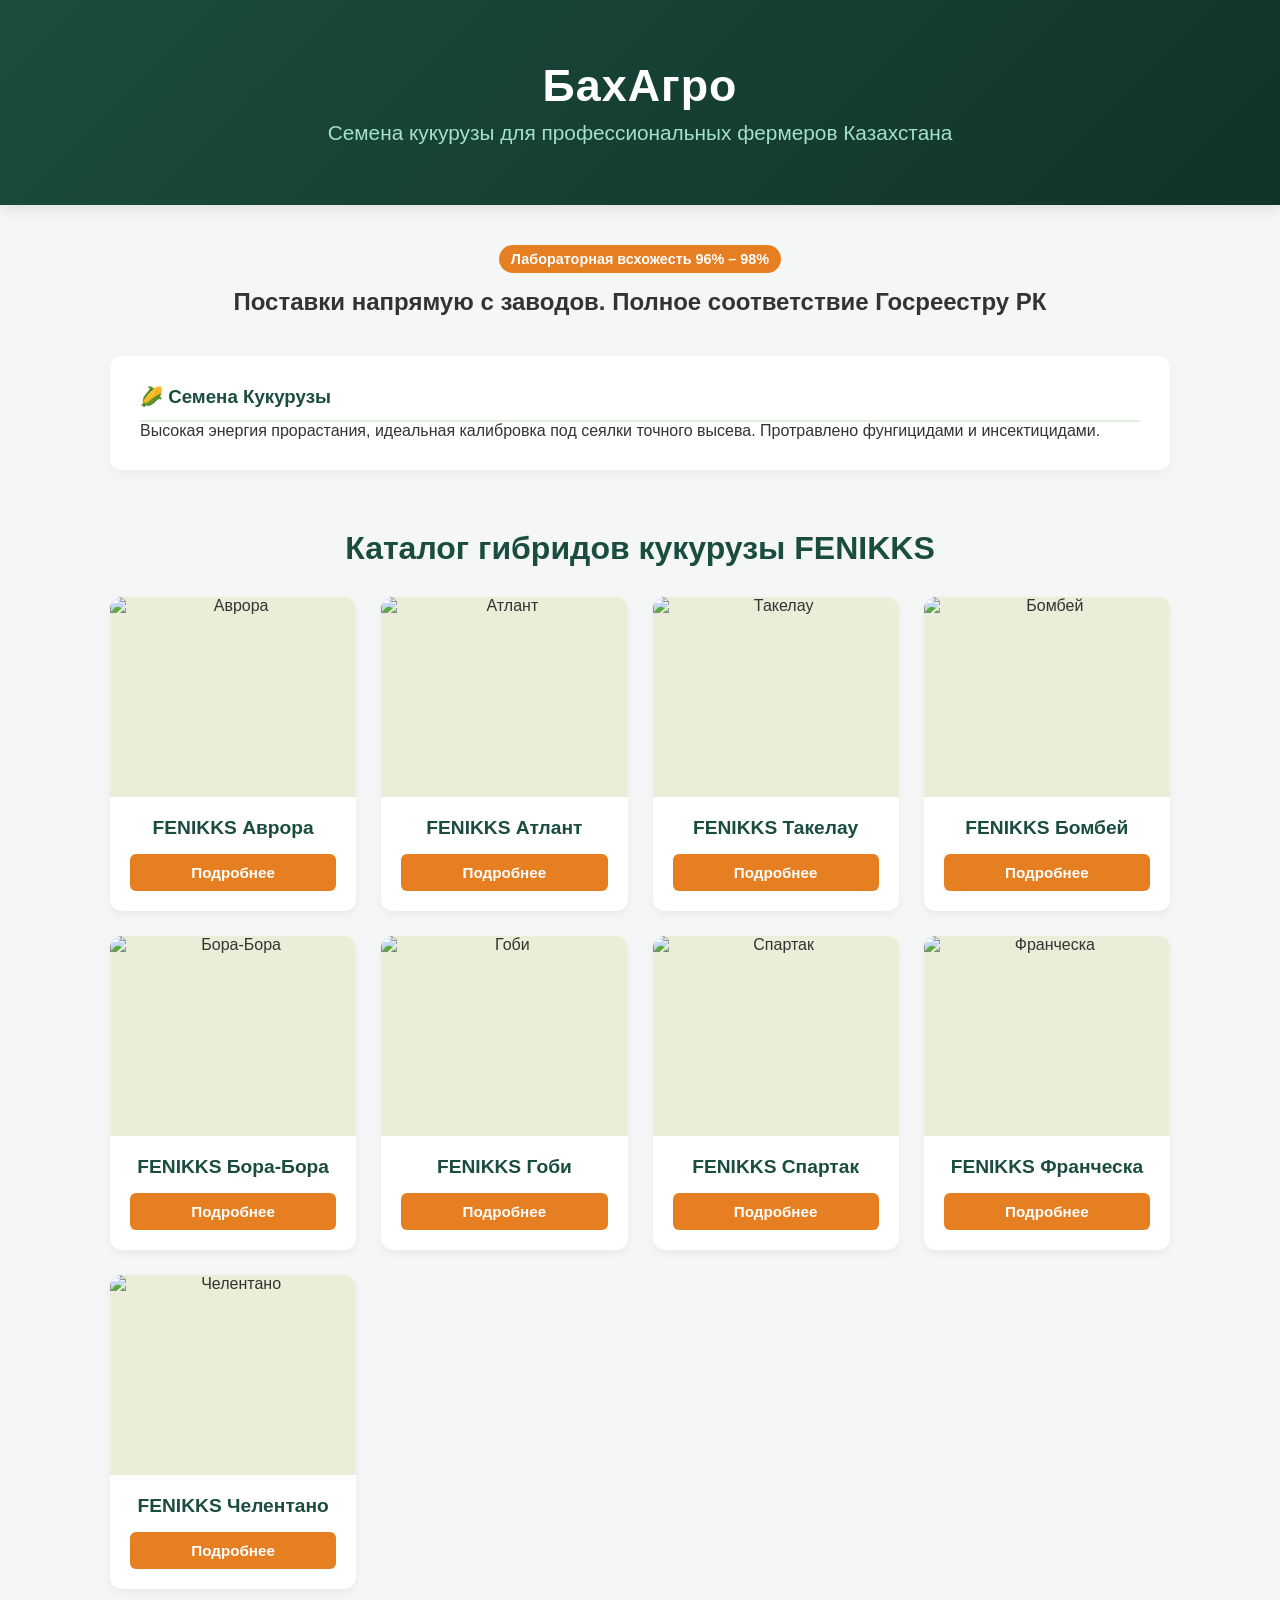
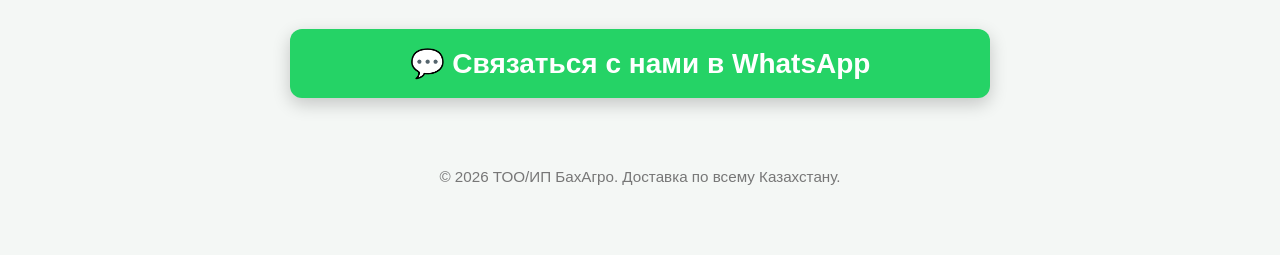
==== index.html @ 64b22e94 "Update index.html" ====
<!DOCTYPE html>
<html lang="ru">
<head>
    <meta charset="UTF-8">
    <meta name="viewport" content="width=device-width, initial-scale=1.0">
    <title>БахАгро — Профессиональные семена кукурузы и лука</title>
    <style>
        /* Базовые стили */
        * {
            margin: 0;
            padding: 0;
            box-sizing: border-box;
        }

        html {
            scroll-behavior: smooth;
            overflow-x: hidden;
        }

        body {
            font-family: 'Segoe UI', Arial, sans-serif;
            color: #333;
            background: #f4f7f5;
            overflow-x: hidden;
        }
        
        header { background: linear-gradient(135deg, #1b4d3e 0%, #113328 100%); color: white; padding: 60px 20px; text-align: center; box-shadow: 0 4px 15px rgba(0,0,0,0.1); }
        header h1 { margin: 0; font-size: 2.8em; letter-spacing: 1px; }
        header p { font-size: 1.3em; color: #a3e2c9; margin-top: 10px; }
        
        .container { 
            width: 100%;
            max-width: 1100px; 
            margin: 40px auto; 
            padding: 0 20px; 
        }
        
        /* Главные преимущества */
        .grid { display: flex; gap: 25px; flex-wrap: wrap; margin-top: 30px; }
        .card { background: white; padding: 30px; flex: 1; min-width: 280px; border-radius: 12px; box-shadow: 0 5px 15px rgba(0,0,0,0.04); transition: transform 0.3s ease; }
        .card:hover { transform: translateY(-3px); }
        .card h3 { color: #1b4d3e; margin-top: 0; border-bottom: 2px solid #e1eedd; padding-bottom: 12px; }
        
        /* КАТАЛОГ СОРТОВ */
        .catalog-title { margin-top: 60px; color: #1b4d3e; text-align: center; font-size: 2em; }
        .catalog-grid { 
            display: grid; 
            grid-template-columns: repeat(auto-fit, minmax(240px, 1fr)); 
            gap: 25px; 
            margin-top: 30px; 
            width: 100%;
        }
        
        .catalog-card { 
            width: 100%;
            background: white; border-radius: 12px; overflow: hidden; text-align: center; 
            transition: transform 0.3s cubic-bezier(0.25, 0.8, 0.25, 1), box-shadow 0.3s ease; 
            box-shadow: 0 4px 10px rgba(0,0,0,0.05); display: flex; flex-direction: column; justify-content: space-between;
        }
        .catalog-card:hover { transform: translateY(-8px); box-shadow: 0 12px 24px rgba(0,0,0,0.15); }
        
        .corn-img { 
            display: block;
            width: 100%;
            max-width: 100%;
            height: 200px; 
            object-fit: cover; 
            background: #eaedd7; 
            transition: transform .5s ease; 
        }
        .catalog-card:hover .corn-img { transform: scale(1.05); }
        
        .catalog-info { padding: 20px; }
        .catalog-card h4 { margin: 0 0 15px 0; color: #1b4d3e; font-size: 1.2em; }
        
        .catalog-card button { 
            background: #e67e22; color: white; border: none; padding: 10px 15px; border-radius: 6px; 
            cursor: pointer; font-weight: bold; width: 100%; transition: background 0.2s ease, transform 0.1s ease; font-size: 0.95em;
        }
        .catalog-card button:hover { background: #d35400; }
        .catalog-card button:active { transform: scale(0.98); }

        /* МОДАЛЬНЫЕ ОКНА */
        .modal { 
            display: none; position: fixed; z-index: 1000; left: 0; top: 0; width: 100%; height: 100%; 
            overflow: auto; background-color: rgba(0,0,0,0.5); backdrop-filter: blur(4px); opacity: 0; transition: opacity 0.3s ease;
        }
        .modal.show { display: block; opacity: 1; }
        
        .modal-content { 
            background-color: #fff; margin: 5% auto; padding: 35px; border-radius: 16px; width: 85%; max-width: 750px; 
            box-shadow: 0 10px 30px rgba(0,0,0,0.25); position: relative; line-height: 1.6; transform: translateY(-30px); transition: transform 0.3s ease;
        }
        .modal.show .modal-content { transform: translateY(0); }
        
        .modal-content h2 { color: #1b4d3e; margin-top: 0; border-bottom: 2px solid #e1eedd; padding-bottom: 12px; font-size: 1.8em; }
        .close-btn { color: #999; float: right; font-size: 32px; font-weight: bold; cursor: pointer; transition: color 0.2s; margin-top: -10px; }
        .close-btn:hover { color: #e74c3c; }

        /* Таблицы характеристик */
        .info-table { width: 100%; border-collapse: collapse; margin: 15px 0; }
        .info-table td { padding: 10px; border-bottom: 1px solid #eee; vertical-align: top; }
        .info-table td:first-child { font-weight: bold; color: #666; width: 45%; }
        
        .highlight-box { background: #e1eedd; padding: 15px; border-radius: 8px; border-left: 5px solid #27ae60; margin: 15px 0; }

        .badge { background: #e67e22; color: white; padding: 6px 12px; border-radius: 20px; font-weight: bold; font-size: 0.9em; display: inline-block; margin-bottom: 15px; }
        .btn { display: block; text-align: center; background: #27ae60; color: white; padding: 16px; text-decoration: none; border-radius: 8px; font-weight: bold; margin-top: 30px; font-size: 1.1em; transition: background 0.3s ease, transform 0.2s ease; box-shadow: 0 4px 10px rgba(39, 174, 96, 0.2); }
        .btn:hover { background: #219653; transform: translateY(-2px); }
        .docs { background: #e1eedd; padding: 25px; border-radius: 12px; margin-top: 40px; }
        footer { text-align: center; padding: 30px; color: #777; font-size: 0.95em; margin-top: 20px; }

        /* Media Queries - Updated for 2 columns on mobile */
        @media (max-width:768px){
            .container{
                padding:0 15px;
            }

            .catalog-grid{
                grid-template-columns: repeat(2, 1fr);
                gap: 15px;
            }

            .catalog-card{
                width:100%;
            }
            
            .corn-img {
                height: 120px; /* Smaller images for mobile */
            }

            .catalog-info {
                padding: 15px 10px;
            }

            .catalog-card h4{
                font-size:16px;
                margin-bottom: 10px;
            }

            .catalog-card button{
                font-size:14px;
                padding:10px;
            }

            .catalog-title{
                font-size:26px;
            }

            .badge{
                font-size:14px;
            }

            .btn{
                font-size:18px;
            }

            footer{
                padding:30px 15px;
                font-size:14px;
            }

            a[href*="wa.me"]{
                width:calc(100% - 30px)!important;
                font-size:18px!important;
                padding:15px!important;
            }
        }
    </style>
</head>
<body>

    <header>
        <h1>БахАгро</h1>
        <p>Семена кукурузы для профессиональных фермеров Казахстана</p>
    </header>

    <div class="container">
        <div style="text-align: center; margin-bottom: 40px;">
            <div class="badge">Лабораторная всхожесть 96% – 98%</div>
            <h2>Поставки напрямую с заводов. Полное соответствие Госреестру РК</h2>
        </div>

        <div class="grid">
            <div class="card">
                <h3>🌽 Семена Кукурузы</h3>
                <p>Высокая энергия прорастания, идеальная калибровка под сеялки точного высева. Протравлено фунгицидами и инсектицидами.</p>
            </div>
        </div>

        <h2 class="catalog-title">Каталог гибридов кукурузы FENIKKS</h2>
        
        <div class="catalog-grid">
            <div class="catalog-card">
                <img src="https://placehold.co/400x300/1b4d3e/white?text=FENIKKS+Aurora" alt="Аврора" class="corn-img">
                <div class="catalog-info">
                    <h4>FENIKKS Аврора</h4>
                    <button onclick="openModal('m-aurora')">Подробнее</button>
                </div>
            </div>
            <div class="catalog-card">
                <img src="https://placehold.co/400x300/1b4d3e/white?text=FENIKKS+Atlant" alt="Атлант" class="corn-img">
                <div class="catalog-info">
                    <h4>FENIKKS Атлант</h4>
                    <button onclick="openModal('m-atlant')">Подробнее</button>
                </div>
            </div>
            <div class="catalog-card">
                <img src="https://placehold.co/400x300/1b4d3e/white?text=FENIKKS+Takelau" alt="Такелау" class="corn-img">
                <div class="catalog-info">
                    <h4>FENIKKS Такелау</h4>
                    <button onclick="openModal('m-takelau')">Подробнее</button>
                </div>
            </div>
            <div class="catalog-card">
                <img src="https://placehold.co/400x300/1b4d3e/white?text=FENIKKS+Bombay" alt="Бомбей" class="corn-img">
                <div class="catalog-info">
                    <h4>FENIKKS Бомбей</h4>
                    <button onclick="openModal('m-bombay')">Подробнее</button>
                </div>
            </div>
            <div class="catalog-card">
                <img src="https://placehold.co/400x300/1b4d3e/white?text=FENIKKS+Bora+Bora" alt="Бора-Бора" class="corn-img">
                <div class="catalog-info">
                    <h4>FENIKKS Бора-Бора</h4>
                    <button onclick="openModal('m-bora')">Подробнее</button>
                </div>
            </div>
            <div class="catalog-card">
                <img src="https://placehold.co/400x300/1b4d3e/white?text=FENIKKS+Gobi" alt="Гоби" class="corn-img">
                <div class="catalog-info">
                    <h4>FENIKKS Гоби</h4>
                    <button onclick="openModal('m-gobi')">Подробнее</button>
                </div>
            </div>
            <div class="catalog-card">
                <img src="https://placehold.co/400x300/1b4d3e/white?text=FENIKKS+Spartak" alt="Спартак" class="corn-img">
                <div class="catalog-info">
                    <h4>FENIKKS Спартак</h4>
                    <button onclick="openModal('m-spartak')">Подробнее</button>
                </div>
            </div>
            <div class="catalog-card">
                <img src="https://placehold.co/400x300/1b4d3e/white?text=FENIKKS+Francesca" alt="Франческа" class="corn-img">
                <div class="catalog-info">
                    <h4>FENIKKS Франческа</h4>
                    <button onclick="openModal('m-francesca')">Подробнее</button>
                </div>
            </div>
            <div class="catalog-card">
                <img src="https://placehold.co/400x300/1b4d3e/white?text=FENIKKS+Celentano" alt="Челентано" class="corn-img">
                <div class="catalog-info">
                    <h4>FENIKKS Челентано</h4>
                    <button onclick="openModal('m-celentano')">Подробнее</button>
                </div>
            </div>
        </div>

        <a href="https://wa.me/77052260350?text=Здравствуйте!%20Меня%20интересуют%20семена%20кукурузы."
           target="_blank"
           style="
           display:block;
           width:calc(100% - 40px);
           max-width:700px;
           margin:40px auto;
           padding:18px 25px;
           background:#25D366;
           color:#fff;
           text-decoration:none;
           text-align:center;
           font-size:28px;
           font-weight:bold;
           font-family:'Segoe UI',Arial,sans-serif;
           border-radius:12px;
           box-shadow:0 6px 18px rgba(0,0,0,.2);
           transition:.3s;
           cursor:pointer;
           box-sizing:border-box;
           "
           onmouseover="this.style.background='#1EBE5D';this.style.transform='translateY(-3px)'"
           onmouseout="this.style.background='#25D366';this.style.transform='translateY(0)'">
           💬 Связаться с нами в WhatsApp
        </a>

        <footer>
            <p>© 2026 ТОО/ИП БахАгро. Доставка по всему Казахстану.</p>
        </footer>
    </div>

    <div id="m-aurora" class="modal">
        <div class="modal-content">
            <span class="close-btn" onclick="closeModal('m-aurora')">&times;</span>
            <h2>FENIKKS Аврора</h2>
            <div class="highlight-box">Раннеспелый гибрид с высокой и стабильной урожайностью в различных климатических условиях.</div>
            <table class="info-table">
                <tr><td>Вегетационный период</td><td>121 день</td></tr>
                <tr><td>ФАО</td><td>410</td></tr>
                <tr><td>Тип зерна</td><td>Зубовидный</td></tr>
                <tr><td>Высота растения</td><td>280 см</td></tr>
                <tr><td>Длина початка</td><td>19 см</td></tr>
                <tr><td>Рядов в початке / Зерен в ряду</td><td>18 рядов / 40 зерен</td></tr>
                <tr><td>Масса 1000 зерен</td><td>335 г</td></tr>
                <tr><td>Потенциальная урожайность</td><td>165 ц/га</td></tr>
            </table>
        </div>
    </div>

    <div id="m-atlant" class="modal">
        <div class="modal-content">
            <span class="close-btn" onclick="closeModal('m-atlant')">&times;</span>
            <h2>FENIKKS Атлант</h2>
            <div class="highlight-box">Гибрид хорошо адаптируется к различным почвенным и климатическим условиям выращивания.</div>
            <table class="info-table">
                <tr><td>Вегетационный период</td><td>121 день</td></tr>
                <tr><td>ФАО</td><td>410</td></tr>
                <tr><td>Тип зерна</td><td>Зубовидный</td></tr>
                <tr><td>Высота растения</td><td>291 см</td></tr>
                <tr><td>Длина початка</td><td>19 см</td></tr>
                <tr><td>Рядов в початке / Зерен в ряду</td><td>18 рядов / 38.8 зерен</td></tr>
                <tr><td>Масса 1000 зерен</td><td>356 г</td></tr>
                <tr><td>Потенциальная урожайность</td><td>234 ц/га</td></tr>
            </table>
        </div>
    </div>

    <div id="m-takelau" class="modal">
        <div class="modal-content">
            <span class="close-btn" onclick="closeModal('m-takelau')">&times;</span>
            <h2>FENIKKS Такелау</h2>
            <div class="highlight-box">Гибрид отличается выдающейся устойчивостью к засухе и к высоким температурам.</div>
            <table class="info-table">
                <tr><td>Вегетационный период</td><td>123 дня</td></tr>
                <tr><td>ФАО</td><td>430</td></tr>
                <tr><td>Тип зерна</td><td>Зубовидный</td></tr>
                <tr><td>Высота растения</td><td>295 см</td></tr>
                <tr><td>Длина початка</td><td>22 см</td></tr>
                <tr><td>Рядов в початке / Зерен в ряду</td><td>16 рядов / 42 зерна</td></tr>
                <tr><td>Масса 1000 зерен</td><td>365 г</td></tr>
                <tr><td>Потенциальная урожайность</td><td>227 ц/га</td></tr>
            </table>
        </div>
    </div>

    <div id="m-bombay" class="modal">
        <div class="modal-content">
            <span class="close-btn" onclick="closeModal('m-bombay')">&times;</span>
            <h2>FENIKKS Бомбей</h2>
            <div class="highlight-box">Высокоурожайный гибрид. Устойчив к полеганию, высоким и низким температурам, засухоустойчив.</div>
            <table class="info-table">
                <tr><td>Вегетационный период</td><td>127 дней</td></tr>
                <tr><td>ФАО</td><td>470</td></tr>
                <tr><td>Тип зерна</td><td>Полузубовидный (п/з)</td></tr>
                <tr><td>Высота растения</td><td>285 см</td></tr>
                <tr><td>Длина початка</td><td>20-22 см</td></tr>
                <tr><td>Рядов в початке / Зерен в ряду</td><td>16-20 рядов / 39 зерен</td></tr>
                <tr><td>Масса 1000 зерен</td><td>348 г</td></tr>
                <tr><td>Потенциальная урожайность</td><td>233 ц/га</td></tr>
            </table>
        </div>
    </div>

    <div id="m-bora" class="modal">
        <div class="modal-content">
            <span class="close-btn" onclick="closeModal('m-bora')">&times;</span>
            <h2>FENIKKS Бора-Бора</h2>
            <div class="highlight-box">Мощный гибрид с длинным початком трубчатой формы и высокой массой зерен.</div>
            <table class="info-table">
                <tr><td>Вегетационный период</td><td>128 дней</td></tr>
                <tr><td>ФАО</td><td>480</td></tr>
                <tr><td>Тип зерна</td><td>Зубовидный</td></tr>
                <tr><td>Высота растения</td><td>310 см</td></tr>
                <tr><td>Длина початка</td><td>21 см</td></tr>
                <tr><td>Рядов в початке / Зерен в ряду</td><td>16-18 рядов / 39.8 зерен</td></tr>
                <tr><td>Масса 1000 зерен</td><td>377 г</td></tr>
                <tr><td>Потенциальная урожайность</td><td>149 ц/га</td></tr>
            </table>
        </div>
    </div>

    <div id="m-gobi" class="modal">
        <div class="modal-content">
            <span class="close-btn" onclick="closeModal('m-gobi')">&times;</span>
            <h2>FENIKKS Гоби <span style="font-size: 0.6em; color: #e67e22;">(Чемпион 2018 г.)</span></h2>
            <div class="highlight-box">ФАО 480. Самый сильный гибрид в своем ФАО. Рекомендуется выращивать на фоне повышенных температур.</div>
            <table class="info-table">
                <tr><td>Вегетационный период</td><td>128 дней</td></tr>
                <tr><td>ФАО</td><td>480</td></tr>
                <tr><td>Тип зерна</td><td>Полузубовидный (п/з)</td></tr>
                <tr><td>Высота растения</td><td>288 см</td></tr>
                <tr><td>Длина початка</td><td>18-24 см</td></tr>
                <tr><td>Рядов в початке / Зерен в ряду</td><td>18-20 рядов / 38.8 зерен</td></tr>
                <tr><td>Масса 1000 зерен</td><td>333 г</td></tr>
                <tr><td>Потенциальная урожайность</td><td>146 ц/га</td></tr>
            </table>
        </div>
    </div>

    <div id="m-spartak" class="modal">
        <div class="modal-content">
            <span class="close-btn" onclick="closeModal('m-spartak')">&times;</span>
            <h2>FENIKKS Спартак</h2>
            <div class="highlight-box">Гибрид характеризуется быстрой влагоотдачей, хорошо развитой корневой системой и устойчивостью к полеганию.</div>
            <table class="info-table">
                <tr><td>Вегетационный период</td><td>128 дней</td></tr>
                <tr><td>ФАО</td><td>470</td></tr>
                <tr><td>Тип зерна</td><td>Полузубовидный (п/з)</td></tr>
                <tr><td>Высота растения</td><td>300 см</td></tr>
                <tr><td>Длина початка</td><td>18 см</td></tr>
                <tr><td>Рядов в початке / Зерен в ряду</td><td>16-18 рядов / 39.2 зерен</td></tr>
                <tr><td>Масса 1000 зерен</td><td>341 г</td></tr>
                <tr><td>Потенциальная урожайность</td><td>223 ц/га</td></tr>
            </table>
        </div>
    </div>

    <div id="m-francesca" class="modal">
        <div class="modal-content">
            <span class="close-btn" onclick="closeModal('m-francesca')">&times;</span>
            <h2>FENIKKS Франческа</h2>
            <div class="highlight-box">Высокая влагоотдача (высыхание при зеленом стебле). Растение компактное, хорошо вентилируемое.</div>
            <table class="info-table">
                <tr><td>Вегетационный период</td><td>130 дней</td></tr>
                <tr><td>ФАО</td><td>500</td></tr>
                <tr><td>Тип зерна</td><td>Полузубовидный (п/з)</td></tr>
                <tr><td>Высота растения</td><td>287 см</td></tr>
                <tr><td>Длина початка</td><td>21 см</td></tr>
                <tr><td>Рядов в початке / Зерен в ряду</td><td>16-18 рядов / 40 зерен</td></tr>
                <tr><td>Масса 1000 зерен</td><td>339 г</td></tr>
                <tr><td>Потенциальная урожайность</td><td>230 ц/га</td></tr>
            </table>
        </div>
    </div>

    <div id="m-celentano" class="modal">
        <div class="modal-content">
            <span class="close-btn" onclick="closeModal('m-celentano')">&times;</span>
            <h2>FENIKKS Челентано</h2>
            <div class="highlight-box">Предназначен для выращивания на Юго-Востоке Казахстана. Отличный потенциал урожайности.</div>
            <table class="info-table">
                <tr><td>Вегетационный период</td><td>130 дней</td></tr>
                <tr><td>ФАО</td><td>510</td></tr>
                <tr><td>Тип зерна</td><td>Зубовидный</td></tr>
                <tr><td>Высота растения</td><td>356 см</td></tr>
                <tr><td>Длина початка</td><td>20 см</td></tr>
                <tr><td>Рядов в початке / Зерен в ряду</td><td>14-16 рядов / 40 зерен</td></tr>
                <tr><td>Масса 1000 зерен</td><td>235 г</td></tr>
                <tr><td>Потенциальная урожайность</td><td>303 ц/га</td></tr>
            </table>
        </div>
    </div>

    <script>
        function openModal(id) {
            const modal = document.getElementById(id);
            modal.style.display = 'block';
            setTimeout(() => { modal.classList.add('show'); }, 10);
            document.body.style.overflow = 'hidden';
        }
        
        function closeModal(id) {
            const modal = document.getElementById(id);
            modal.classList.remove('show');
            setTimeout(() => { modal.style.display = 'none'; }, 300);
            document.body.style.overflow = 'auto';
        }

        window.onclick = function(event) {
            if (event.target.classList.contains('modal')) {
                closeModal(event.target.id);
            }
        }
    </script>
</body>
</html>
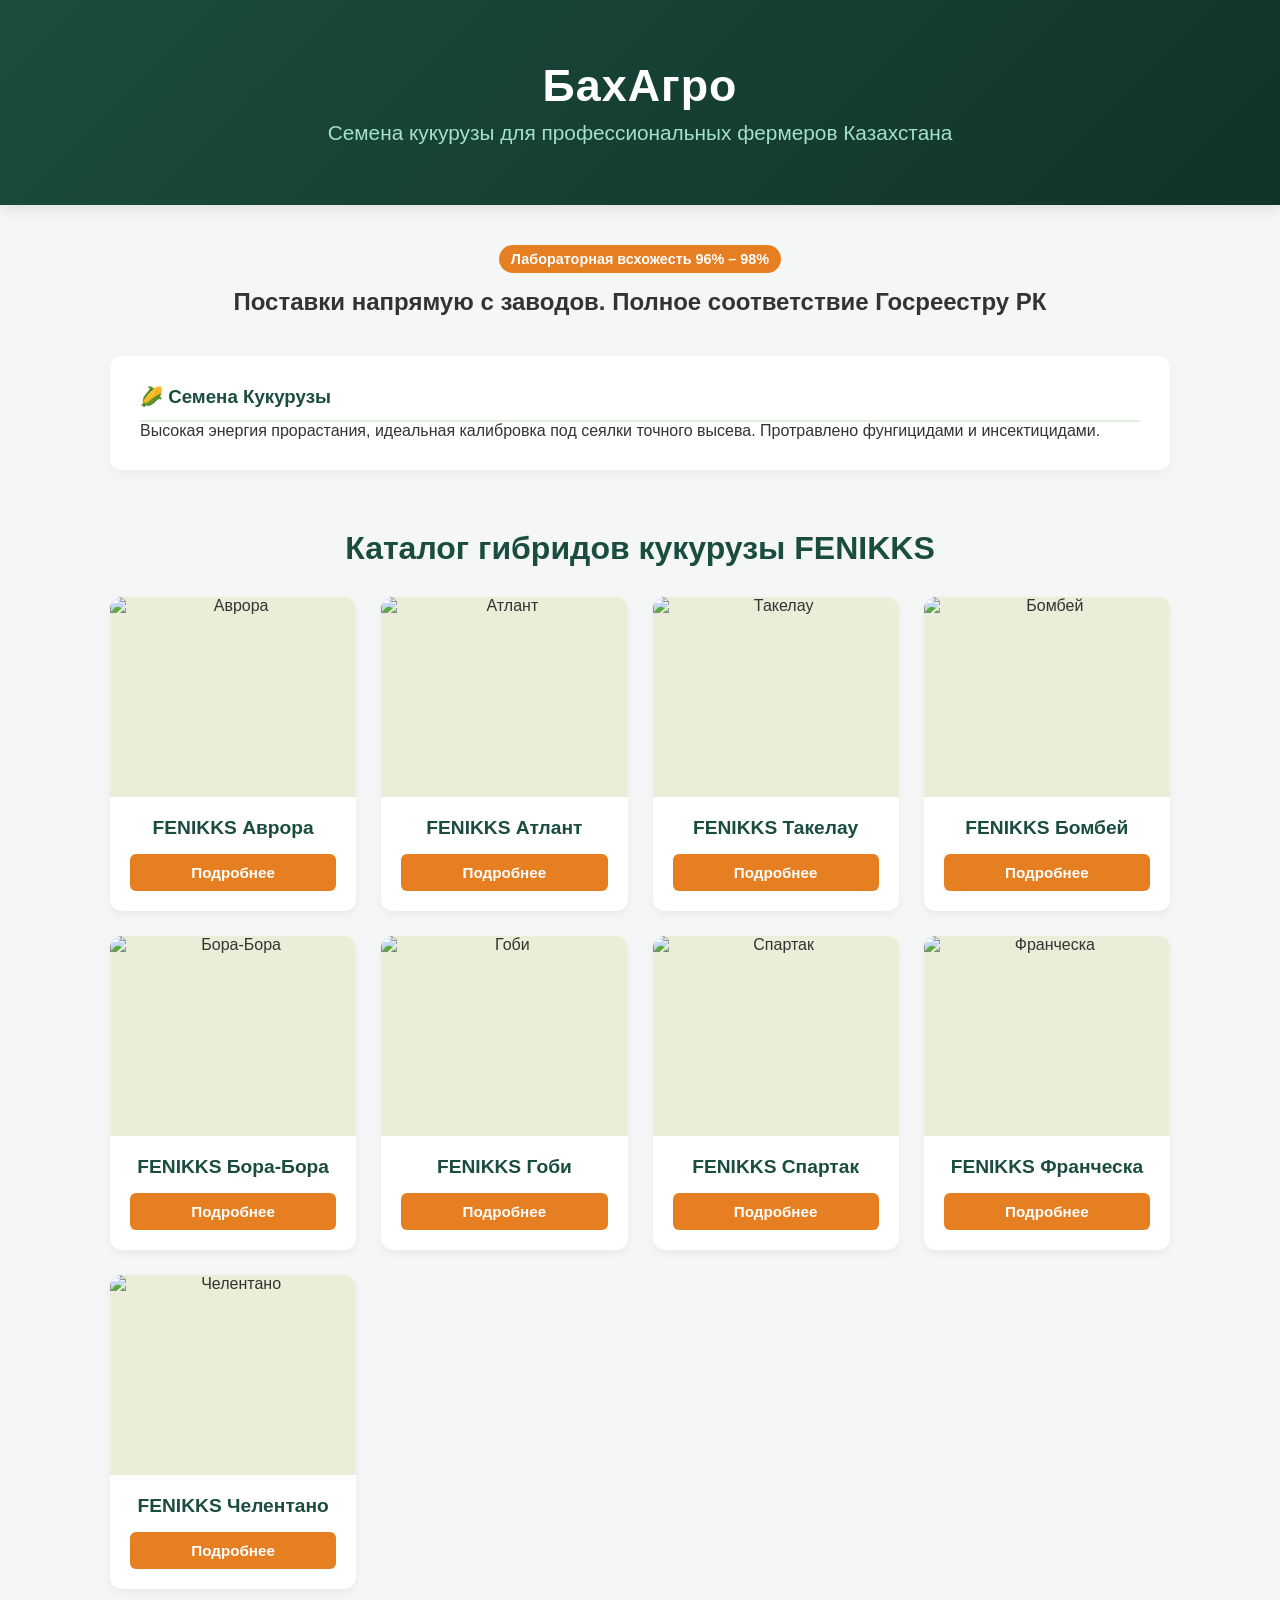
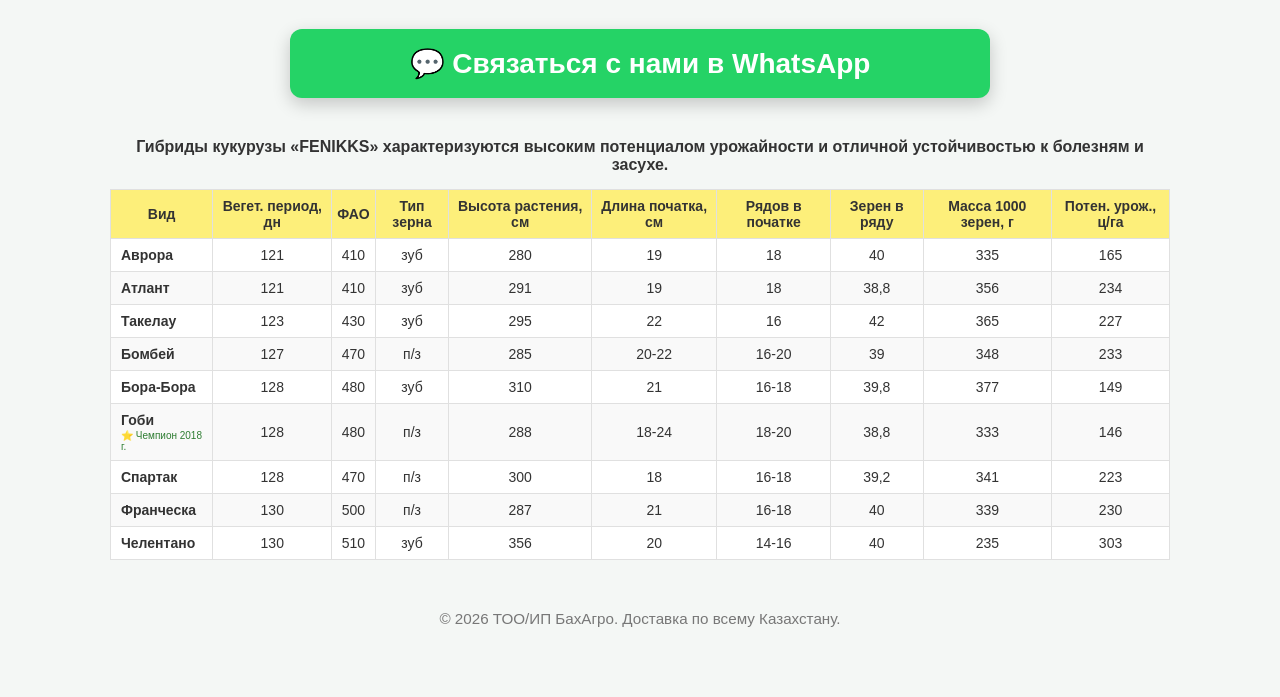
==== commit f0a8a86e: "Add responsive table for corn hybrids" ====
--- a/index.html
+++ b/index.html
@@ -282,6 +282,186 @@
            💬 Связаться с нами в WhatsApp
         </a>
 
+        <style>
+  .fenikks-table-container {
+    width: 100%;
+    overflow-x: auto; /* Ensures the table is scrollable on mobile devices */
+    margin: 20px 0;
+    font-family: sans-serif;
+  }
+  .fenikks-table-title {
+    font-size: 16px;
+    font-weight: bold;
+    text-align: center;
+    margin-bottom: 15px;
+    padding: 0 10px;
+    color: #333;
+  }
+  .fenikks-table {
+    width: 100%;
+    border-collapse: collapse;
+    min-width: 800px; /* Forces table to stay wide enough to read on mobile scroll */
+    text-align: center;
+  }
+  .fenikks-table th, .fenikks-table td {
+    border: 1px solid #e0e0e0;
+    padding: 8px 5px;
+    font-size: 14px;
+  }
+  .fenikks-table th {
+    background-color: #fdef7a; /* Matches the yellow header */
+    font-weight: bold;
+    vertical-align: middle;
+  }
+  .fenikks-table tr:nth-child(even) {
+    background-color: #f9f9f9; /* Light gray for alternating rows */
+  }
+  .fenikks-table tr:nth-child(odd) {
+    background-color: #ffffff;
+  }
+  .gobi-badge {
+    font-size: 10px;
+    color: #2e7d32;
+    display: block;
+    margin-top: 2px;
+  }
+</style>
+
+<div class="fenikks-table-container">
+  <div class="fenikks-table-title">
+    Гибриды кукурузы «FENIKKS» характеризуются высоким потенциалом урожайности и отличной устойчивостью к болезням и засухе.
+  </div>
+  <table class="fenikks-table">
+    <thead>
+      <tr>
+        <th>Вид</th>
+        <th>Вегет. период, дн</th>
+        <th>ФАО</th>
+        <th>Тип зерна</th>
+        <th>Высота растения, см</th>
+        <th>Длина початка, см</th>
+        <th>Рядов в початке</th>
+        <th>Зерен в ряду</th>
+        <th>Масса 1000 зерен, г</th>
+        <th>Потен. урож., ц/га</th>
+      </tr>
+    </thead>
+    <tbody>
+      <tr>
+        <td style="text-align: left; padding-left: 10px;"><strong>Аврора</strong></td>
+        <td>121</td>
+        <td>410</td>
+        <td>зуб</td>
+        <td>280</td>
+        <td>19</td>
+        <td>18</td>
+        <td>40</td>
+        <td>335</td>
+        <td>165</td>
+      </tr>
+      <tr>
+        <td style="text-align: left; padding-left: 10px;"><strong>Атлант</strong></td>
+        <td>121</td>
+        <td>410</td>
+        <td>зуб</td>
+        <td>291</td>
+        <td>19</td>
+        <td>18</td>
+        <td>38,8</td>
+        <td>356</td>
+        <td>234</td>
+      </tr>
+      <tr>
+        <td style="text-align: left; padding-left: 10px;"><strong>Такелау</strong></td>
+        <td>123</td>
+        <td>430</td>
+        <td>зуб</td>
+        <td>295</td>
+        <td>22</td>
+        <td>16</td>
+        <td>42</td>
+        <td>365</td>
+        <td>227</td>
+      </tr>
+      <tr>
+        <td style="text-align: left; padding-left: 10px;"><strong>Бомбей</strong></td>
+        <td>127</td>
+        <td>470</td>
+        <td>п/з</td>
+        <td>285</td>
+        <td>20-22</td>
+        <td>16-20</td>
+        <td>39</td>
+        <td>348</td>
+        <td>233</td>
+      </tr>
+      <tr>
+        <td style="text-align: left; padding-left: 10px;"><strong>Бора-Бора</strong></td>
+        <td>128</td>
+        <td>480</td>
+        <td>зуб</td>
+        <td>310</td>
+        <td>21</td>
+        <td>16-18</td>
+        <td>39,8</td>
+        <td>377</td>
+        <td>149</td>
+      </tr>
+      <tr>
+        <td style="text-align: left; padding-left: 10px;">
+          <strong>Гоби</strong>
+          <span class="gobi-badge">⭐ Чемпион 2018 г.</span>
+        </td>
+        <td>128</td>
+        <td>480</td>
+        <td>п/з</td>
+        <td>288</td>
+        <td>18-24</td>
+        <td>18-20</td>
+        <td>38,8</td>
+        <td>333</td>
+        <td>146</td>
+      </tr>
+      <tr>
+        <td style="text-align: left; padding-left: 10px;"><strong>Спартак</strong></td>
+        <td>128</td>
+        <td>470</td>
+        <td>п/з</td>
+        <td>300</td>
+        <td>18</td>
+        <td>16-18</td>
+        <td>39,2</td>
+        <td>341</td>
+        <td>223</td>
+      </tr>
+      <tr>
+        <td style="text-align: left; padding-left: 10px;"><strong>Франческа</strong></td>
+        <td>130</td>
+        <td>500</td>
+        <td>п/з</td>
+        <td>287</td>
+        <td>21</td>
+        <td>16-18</td>
+        <td>40</td>
+        <td>339</td>
+        <td>230</td>
+      </tr>
+      <tr>
+        <td style="text-align: left; padding-left: 10px;"><strong>Челентано</strong></td>
+        <td>130</td>
+        <td>510</td>
+        <td>зуб</td>
+        <td>356</td>
+        <td>20</td>
+        <td>14-16</td>
+        <td>40</td>
+        <td>235</td>
+        <td>303</td>
+      </tr>
+    </tbody>
+  </table>
+</div>
+
         <footer>
             <p>© 2026 ТОО/ИП БахАгро. Доставка по всему Казахстану.</p>
         </footer>
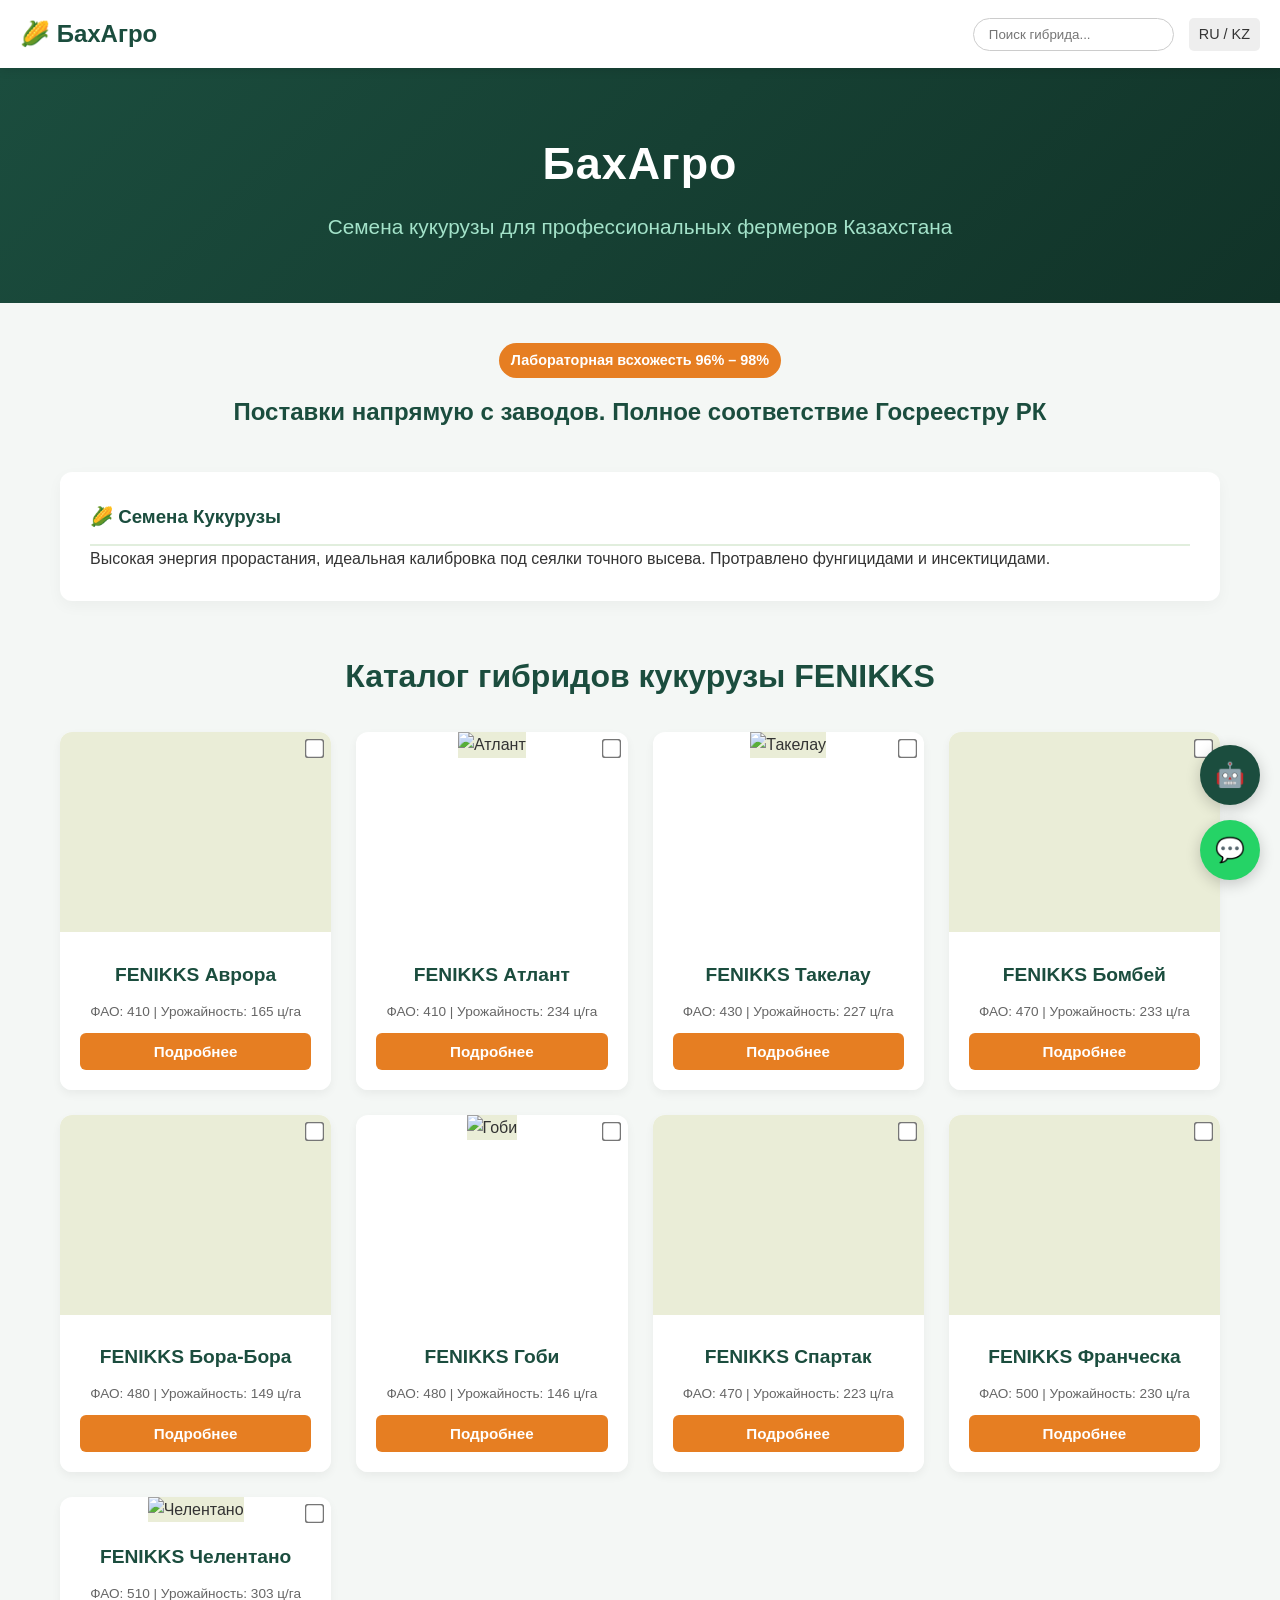
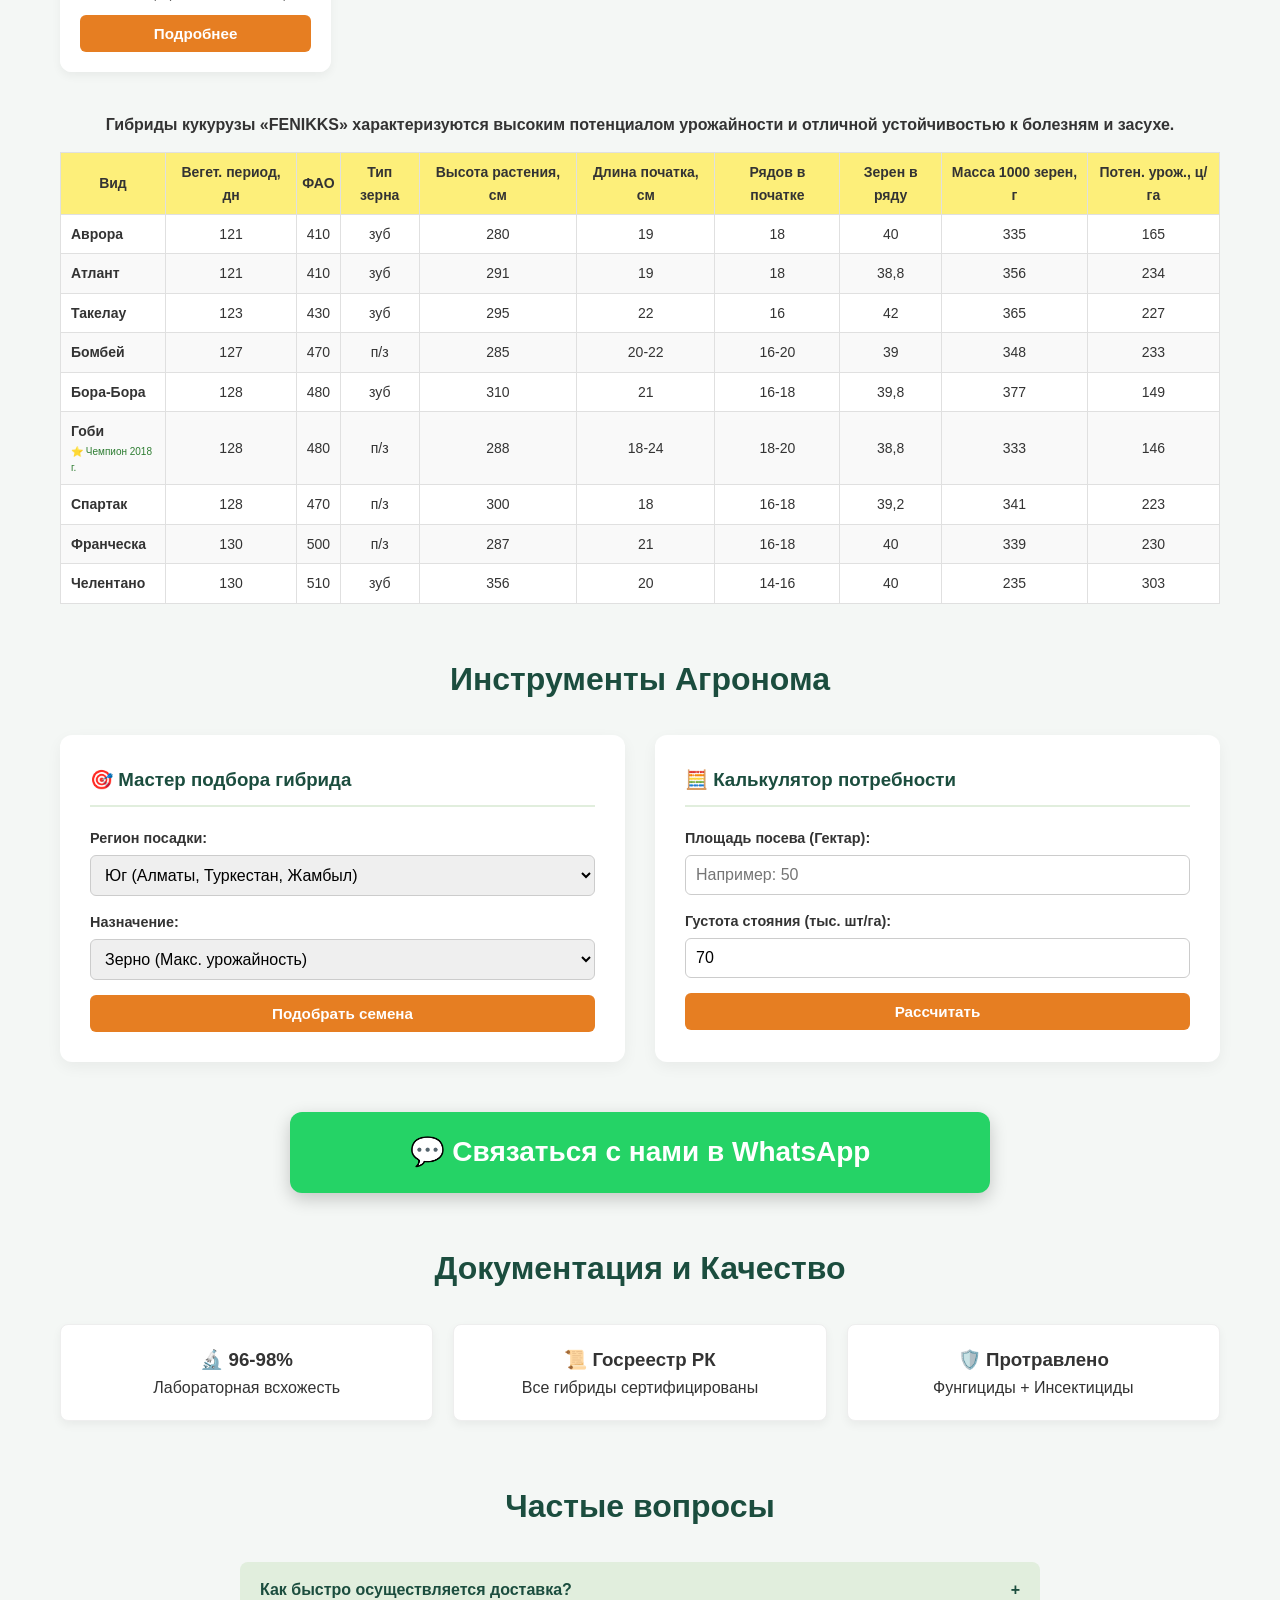
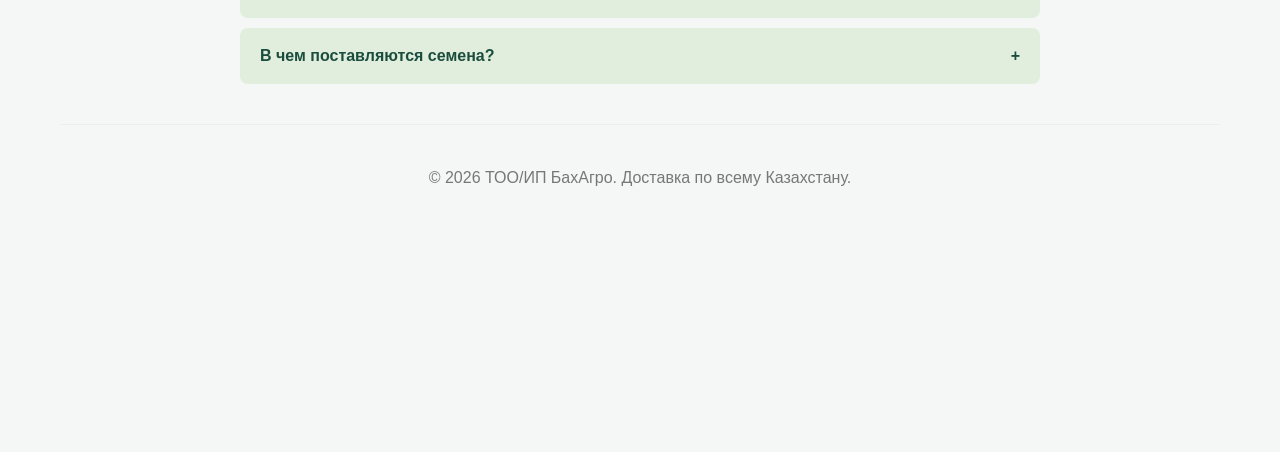
==== commit 437944f5: "Add files via upload" ====
--- a/index.html
+++ b/index.html
@@ -3,172 +3,140 @@
 <head>
     <meta charset="UTF-8">
     <meta name="viewport" content="width=device-width, initial-scale=1.0">
+    <meta name="description" content="БахАгро — Профессиональные семена кукурузы для фермеров Казахстана. Высокая урожайность, устойчивость к засухе. Доставка по РК.">
+    <meta name="keywords" content="семена кукурузы, купить семена кукурузы, БахАгро, Казахстан, гибриды кукурузы, FENIKKS, урожайность">
+    <meta property="og:title" content="БахАгро — Профессиональные семена кукурузы">
+    <meta property="og:description" content="Поставки напрямую с заводов. Полное соответствие Госреестру РК. Лабораторная всхожесть 96% – 98%.">
+    <meta property="og:type" content="website">
     <title>БахАгро — Профессиональные семена кукурузы и лука</title>
     <style>
-        /* Базовые стили */
-        * {
-            margin: 0;
-            padding: 0;
-            box-sizing: border-box;
-        }
-
-        html {
-            scroll-behavior: smooth;
-            overflow-x: hidden;
-        }
-
-        body {
-            font-family: 'Segoe UI', Arial, sans-serif;
-            color: #333;
-            background: #f4f7f5;
-            overflow-x: hidden;
-        }
+        /* --- Варианты и Базовые стили --- */
+        :root {
+            --primary: #1b4d3e;
+            --primary-light: #2c7a62;
+            --secondary: #e67e22;
+            --secondary-hover: #d35400;
+            --bg-light: #f4f7f5;
+            --text-main: #333;
+            --accent: #27ae60;
+        }
+
+        * { margin: 0; padding: 0; box-sizing: border-box; }
+        html { scroll-behavior: smooth; overflow-x: hidden; }
+        body { font-family: 'Segoe UI', Arial, sans-serif; color: var(--text-main); background: var(--bg-light); line-height: 1.6; }
         
-        header { background: linear-gradient(135deg, #1b4d3e 0%, #113328 100%); color: white; padding: 60px 20px; text-align: center; box-shadow: 0 4px 15px rgba(0,0,0,0.1); }
-        header h1 { margin: 0; font-size: 2.8em; letter-spacing: 1px; }
-        header p { font-size: 1.3em; color: #a3e2c9; margin-top: 10px; }
+        /* --- Навигация (Sticky) --- */
+        nav {
+            position: sticky; top: 0; z-index: 100; background: rgba(255, 255, 255, 0.95);
+            backdrop-filter: blur(5px); box-shadow: 0 2px 10px rgba(0,0,0,0.1);
+            display: flex; justify-content: space-between; align-items: center; padding: 15px 20px;
+        }
+        .nav-logo { font-size: 1.5em; font-weight: bold; color: var(--primary); text-decoration: none; }
+        .nav-controls { display: flex; gap: 15px; align-items: center; }
+        .search-bar { padding: 8px 15px; border: 1px solid #ccc; border-radius: 20px; outline: none; }
+        .lang-switch { background: #eee; padding: 5px 10px; border-radius: 5px; cursor: pointer; font-size: 0.9em; }
+
+        /* --- Шапка (Hero) --- */
+        header { background: linear-gradient(135deg, var(--primary) 0%, #113328 100%); color: white; padding: 60px 20px; text-align: center; }
+        header h1 { font-size: 2.8em; letter-spacing: 1px; margin-bottom: 10px; }
+        header p { font-size: 1.3em; color: #a3e2c9; }
+
+        .container { width: 100%; max-width: 1200px; margin: 40px auto; padding: 0 20px; }
+        .section-title { color: var(--primary); text-align: center; font-size: 2em; margin: 50px 0 30px; }
+
+        .badge { background: #e67e22; color: white; padding: 6px 12px; border-radius: 20px; font-weight: bold; font-size: 0.9em; display: inline-block; margin-bottom: 15px; }
+
+        /* --- Каталог Сортов --- */
+        .catalog-grid { display: grid; grid-template-columns: repeat(auto-fill, minmax(250px, 1fr)); gap: 25px; margin-top: 30px;}
+        .catalog-card { background: white; border-radius: 12px; overflow: hidden; text-align: center; box-shadow: 0 4px 10px rgba(0,0,0,0.05); transition: 0.3s; position: relative; display: flex; flex-direction: column; justify-content: space-between;}
+        .catalog-card:hover { transform: translateY(-5px); box-shadow: 0 12px 24px rgba(0,0,0,0.15); }
+        .corn-img { width: 100%; height: 200px; object-fit: cover; background: #eaedd7; transition: transform .5s ease; }
+        .catalog-card:hover .corn-img { transform: scale(1.05); }
+        .catalog-info { padding: 20px; background: white; position: relative; z-index: 2; }
+        .catalog-card h4 { color: var(--primary); margin-bottom: 10px; font-size: 1.2em; }
+        .compare-checkbox { position: absolute; top: 10px; right: 10px; transform: scale(1.5); cursor: pointer; z-index: 10;}
+        .btn-primary { background: var(--secondary); color: white; border: none; padding: 10px 15px; border-radius: 6px; cursor: pointer; font-weight: bold; width: 100%; transition: 0.2s; font-size: 0.95em; }
+        .btn-primary:hover { background: var(--secondary-hover); }
+
+        /* --- Сравнение Сортов (Динамическое) --- */
+        #compare-section { display: none; background: white; padding: 20px; border-radius: 12px; box-shadow: 0 5px 15px rgba(0,0,0,0.05); overflow-x: auto; margin-top: 30px;}
+        .compare-table { width: 100%; border-collapse: collapse; min-width: 600px; }
+        .compare-table th, .compare-table td { border: 1px solid #ddd; padding: 10px; text-align: center; }
+        .compare-table th { background: var(--primary-light); color: white; }
+
+        /* --- Статическая Таблица (Оригинальная) --- */
+        .fenikks-table-container { width: 100%; overflow-x: auto; margin: 40px 0; font-family: sans-serif; }
+        .fenikks-table-title { font-size: 16px; font-weight: bold; text-align: center; margin-bottom: 15px; padding: 0 10px; color: #333; }
+        .fenikks-table { width: 100%; border-collapse: collapse; min-width: 800px; text-align: center; background: white;}
+        .fenikks-table th, .fenikks-table td { border: 1px solid #e0e0e0; padding: 8px 5px; font-size: 14px; }
+        .fenikks-table th { background-color: #fdef7a; font-weight: bold; vertical-align: middle; }
+        .fenikks-table tr:nth-child(even) { background-color: #f9f9f9; }
+        .fenikks-table tr:nth-child(odd) { background-color: #ffffff; }
+        .gobi-badge { font-size: 10px; color: #2e7d32; display: block; margin-top: 2px; }
+
+        /* --- Инструменты (Wizard & Calculator) --- */
+        .tools-grid { display: grid; grid-template-columns: repeat(auto-fit, minmax(300px, 1fr)); gap: 30px; margin-bottom: 50px; }
+        .tool-card { background: white; padding: 30px; border-radius: 12px; box-shadow: 0 5px 15px rgba(0,0,0,0.05); }
+        .tool-card h3 { color: var(--primary); margin-bottom: 20px; border-bottom: 2px solid #e1eedd; padding-bottom: 10px; }
+        .form-group { margin-bottom: 15px; }
+        .form-group label { display: block; margin-bottom: 5px; font-weight: bold; font-size: 0.9em; }
+        .form-group select, .form-group input { width: 100%; padding: 10px; border: 1px solid #ccc; border-radius: 6px; font-size: 1em; }
+        .result-box { margin-top: 15px; padding: 15px; background: #e1eedd; border-radius: 8px; border-left: 5px solid var(--accent); display: none; }
+
+        /* --- FAQ & Сертификаты --- */
+        .faq-item { background: white; margin-bottom: 10px; border-radius: 8px; overflow: hidden; }
+        .faq-question { padding: 15px 20px; cursor: pointer; font-weight: bold; background: #e1eedd; color: var(--primary); display: flex; justify-content: space-between; }
+        .faq-answer { padding: 0 20px; max-height: 0; overflow: hidden; transition: max-height 0.3s ease; background: white; }
+        .faq-answer.open { padding: 15px 20px; max-height: 200px; }
         
-        .container { 
-            width: 100%;
-            max-width: 1100px; 
-            margin: 40px auto; 
-            padding: 0 20px; 
-        }
-        
-        /* Главные преимущества */
-        .grid { display: flex; gap: 25px; flex-wrap: wrap; margin-top: 30px; }
-        .card { background: white; padding: 30px; flex: 1; min-width: 280px; border-radius: 12px; box-shadow: 0 5px 15px rgba(0,0,0,0.04); transition: transform 0.3s ease; }
-        .card:hover { transform: translateY(-3px); }
-        .card h3 { color: #1b4d3e; margin-top: 0; border-bottom: 2px solid #e1eedd; padding-bottom: 12px; }
-        
-        /* КАТАЛОГ СОРТОВ */
-        .catalog-title { margin-top: 60px; color: #1b4d3e; text-align: center; font-size: 2em; }
-        .catalog-grid { 
-            display: grid; 
-            grid-template-columns: repeat(auto-fit, minmax(240px, 1fr)); 
-            gap: 25px; 
-            margin-top: 30px; 
-            width: 100%;
-        }
-        
-        .catalog-card { 
-            width: 100%;
-            background: white; border-radius: 12px; overflow: hidden; text-align: center; 
-            transition: transform 0.3s cubic-bezier(0.25, 0.8, 0.25, 1), box-shadow 0.3s ease; 
-            box-shadow: 0 4px 10px rgba(0,0,0,0.05); display: flex; flex-direction: column; justify-content: space-between;
-        }
-        .catalog-card:hover { transform: translateY(-8px); box-shadow: 0 12px 24px rgba(0,0,0,0.15); }
-        
-        .corn-img { 
-            display: block;
-            width: 100%;
-            max-width: 100%;
-            height: 200px; 
-            object-fit: cover; 
-            background: #eaedd7; 
-            transition: transform .5s ease; 
-        }
-        .catalog-card:hover .corn-img { transform: scale(1.05); }
-        
-        .catalog-info { padding: 20px; }
-        .catalog-card h4 { margin: 0 0 15px 0; color: #1b4d3e; font-size: 1.2em; }
-        
-        .catalog-card button { 
-            background: #e67e22; color: white; border: none; padding: 10px 15px; border-radius: 6px; 
-            cursor: pointer; font-weight: bold; width: 100%; transition: background 0.2s ease, transform 0.1s ease; font-size: 0.95em;
-        }
-        .catalog-card button:hover { background: #d35400; }
-        .catalog-card button:active { transform: scale(0.98); }
-
-        /* МОДАЛЬНЫЕ ОКНА */
-        .modal { 
-            display: none; position: fixed; z-index: 1000; left: 0; top: 0; width: 100%; height: 100%; 
-            overflow: auto; background-color: rgba(0,0,0,0.5); backdrop-filter: blur(4px); opacity: 0; transition: opacity 0.3s ease;
-        }
-        .modal.show { display: block; opacity: 1; }
-        
-        .modal-content { 
-            background-color: #fff; margin: 5% auto; padding: 35px; border-radius: 16px; width: 85%; max-width: 750px; 
-            box-shadow: 0 10px 30px rgba(0,0,0,0.25); position: relative; line-height: 1.6; transform: translateY(-30px); transition: transform 0.3s ease;
-        }
-        .modal.show .modal-content { transform: translateY(0); }
-        
-        .modal-content h2 { color: #1b4d3e; margin-top: 0; border-bottom: 2px solid #e1eedd; padding-bottom: 12px; font-size: 1.8em; }
-        .close-btn { color: #999; float: right; font-size: 32px; font-weight: bold; cursor: pointer; transition: color 0.2s; margin-top: -10px; }
-        .close-btn:hover { color: #e74c3c; }
-
-        /* Таблицы характеристик */
-        .info-table { width: 100%; border-collapse: collapse; margin: 15px 0; }
-        .info-table td { padding: 10px; border-bottom: 1px solid #eee; vertical-align: top; }
-        .info-table td:first-child { font-weight: bold; color: #666; width: 45%; }
-        
-        .highlight-box { background: #e1eedd; padding: 15px; border-radius: 8px; border-left: 5px solid #27ae60; margin: 15px 0; }
-
-        .badge { background: #e67e22; color: white; padding: 6px 12px; border-radius: 20px; font-weight: bold; font-size: 0.9em; display: inline-block; margin-bottom: 15px; }
-        .btn { display: block; text-align: center; background: #27ae60; color: white; padding: 16px; text-decoration: none; border-radius: 8px; font-weight: bold; margin-top: 30px; font-size: 1.1em; transition: background 0.3s ease, transform 0.2s ease; box-shadow: 0 4px 10px rgba(39, 174, 96, 0.2); }
-        .btn:hover { background: #219653; transform: translateY(-2px); }
-        .docs { background: #e1eedd; padding: 25px; border-radius: 12px; margin-top: 40px; }
-        footer { text-align: center; padding: 30px; color: #777; font-size: 0.95em; margin-top: 20px; }
-
-        /* Media Queries - Updated for 2 columns on mobile */
-        @media (max-width:768px){
-            .container{
-                padding:0 15px;
-            }
-
-            .catalog-grid{
-                grid-template-columns: repeat(2, 1fr);
-                gap: 15px;
-            }
-
-            .catalog-card{
-                width:100%;
-            }
-            
-            .corn-img {
-                height: 120px; /* Smaller images for mobile */
-            }
-
-            .catalog-info {
-                padding: 15px 10px;
-            }
-
-            .catalog-card h4{
-                font-size:16px;
-                margin-bottom: 10px;
-            }
-
-            .catalog-card button{
-                font-size:14px;
-                padding:10px;
-            }
-
-            .catalog-title{
-                font-size:26px;
-            }
-
-            .badge{
-                font-size:14px;
-            }
-
-            .btn{
-                font-size:18px;
-            }
-
-            footer{
-                padding:30px 15px;
-                font-size:14px;
-            }
-
-            a[href*="wa.me"]{
-                width:calc(100% - 30px)!important;
-                font-size:18px!important;
-                padding:15px!important;
-            }
+        .cert-grid { display: flex; gap: 20px; flex-wrap: wrap; justify-content: center; }
+        .cert-card { background: white; padding: 20px; border-radius: 8px; text-align: center; box-shadow: 0 4px 10px rgba(0,0,0,0.05); flex: 1; min-width: 200px; border: 1px solid #eee; }
+
+        /* --- Модальное окно --- */
+        .modal { display: none; position: fixed; z-index: 1000; left: 0; top: 0; width: 100%; height: 100%; background-color: rgba(0,0,0,0.5); backdrop-filter: blur(4px); }
+        .modal-content { background-color: #fff; margin: 5% auto; padding: 30px; border-radius: 12px; width: 90%; max-width: 600px; position: relative; }
+        .close-btn { position: absolute; right: 20px; top: 20px; font-size: 28px; cursor: pointer; color: #999; }
+        .info-table { width: 100%; border-collapse: collapse; margin-top: 15px; }
+        .info-table td { padding: 10px; border-bottom: 1px solid #eee; }
+        .info-table td:first-child { font-weight: bold; color: #666; width: 50%; }
+
+        /* --- Плавающие кнопки (Chat & Top) --- */
+        .fab-container { position: fixed; bottom: 20px; right: 20px; display: flex; flex-direction: column; gap: 15px; z-index: 999; }
+        .fab { width: 60px; height: 60px; border-radius: 50%; display: flex; justify-content: center; align-items: center; color: white; font-size: 24px; cursor: pointer; box-shadow: 0 4px 15px rgba(0,0,0,0.2); transition: 0.3s; text-decoration: none; }
+        .fab-wa { background: #25D366; }
+        .fab-ai { background: var(--primary); }
+        .fab-top { background: #999; display: none; width: 40px; height: 40px; font-size: 18px; align-self: flex-end; }
+        .fab:hover { transform: translateY(-5px); }
+
+        /* --- AI Chat UI --- */
+        .chat-window { display: none; position: fixed; bottom: 90px; right: 20px; width: 320px; background: white; border-radius: 12px; box-shadow: 0 5px 25px rgba(0,0,0,0.2); z-index: 1000; overflow: hidden; }
+        .chat-header { background: var(--primary); color: white; padding: 15px; font-weight: bold; display: flex; justify-content: space-between; }
+        .chat-body { padding: 15px; height: 250px; overflow-y: auto; background: #f9f9f9; font-size: 0.9em; }
+        .chat-msg { margin-bottom: 10px; padding: 10px; border-radius: 8px; max-width: 85%; }
+        .msg-ai { background: #e1eedd; align-self: flex-start; }
+        .msg-user { background: var(--primary); color: white; margin-left: auto; }
+        .chat-input { display: flex; border-top: 1px solid #eee; }
+        .chat-input input { flex: 1; padding: 12px; border: none; outline: none; }
+        .chat-input button { padding: 12px 15px; background: var(--primary); color: white; border: none; cursor: pointer; }
+
+        @media (max-width: 768px) {
+            .catalog-grid { grid-template-columns: repeat(2, 1fr); gap: 10px; }
+            .nav-controls .search-bar { display: none; }
+            .catalog-card h4 { font-size: 16px; margin-bottom: 10px; }
+            .corn-img { height: 120px; }
+            .catalog-info { padding: 15px 10px; }
         }
     </style>
 </head>
 <body>
+
+    <nav>
+        <a href="#" class="nav-logo">🌽 БахАгро</a>
+        <div class="nav-controls">
+            <input type="text" id="searchInput" class="search-bar" placeholder="Поиск гибрида..." onkeyup="filterCatalog()">
+            <span class="lang-switch">RU / KZ</span>
+        </div>
+    </nav>
 
     <header>
         <h1>БахАгро</h1>
@@ -176,83 +144,125 @@
     </header>
 
     <div class="container">
+        
         <div style="text-align: center; margin-bottom: 40px;">
             <div class="badge">Лабораторная всхожесть 96% – 98%</div>
-            <h2>Поставки напрямую с заводов. Полное соответствие Госреестру РК</h2>
-        </div>
-
-        <div class="grid">
-            <div class="card">
-                <h3>🌽 Семена Кукурузы</h3>
-                <p>Высокая энергия прорастания, идеальная калибровка под сеялки точного высева. Протравлено фунгицидами и инсектицидами.</p>
-            </div>
-        </div>
-
-        <h2 class="catalog-title">Каталог гибридов кукурузы FENIKKS</h2>
-        
-        <div class="catalog-grid">
-            <div class="catalog-card">
-                <img src="https://placehold.co/400x300/1b4d3e/white?text=FENIKKS+Aurora" alt="Аврора" class="corn-img">
-                <div class="catalog-info">
-                    <h4>FENIKKS Аврора</h4>
-                    <button onclick="openModal('m-aurora')">Подробнее</button>
+            <h2 style="color: var(--primary);">Поставки напрямую с заводов. Полное соответствие Госреестру РК</h2>
+        </div>
+
+        <div style="background: white; padding: 30px; border-radius: 12px; box-shadow: 0 5px 15px rgba(0,0,0,0.04);">
+            <h3 style="color: var(--primary); margin-top: 0; border-bottom: 2px solid #e1eedd; padding-bottom: 12px;">🌽 Семена Кукурузы</h3>
+            <p>Высокая энергия прорастания, идеальная калибровка под сеялки точного высева. Протравлено фунгицидами и инсектицидами.</p>
+        </div>
+
+        <h2 class="section-title">Каталог гибридов кукурузы FENIKKS</h2>
+        <div class="catalog-grid" id="catalog-container">
+            </div>
+
+        <div id="compare-section">
+            <h2 class="section-title" style="margin-top:0;">📊 Выбранные гибриды для сравнения</h2>
+            <table class="compare-table" id="compare-table">
+                </table>
+        </div>
+
+        <div class="fenikks-table-container">
+            <div class="fenikks-table-title">
+                Гибриды кукурузы «FENIKKS» характеризуются высоким потенциалом урожайности и отличной устойчивостью к болезням и засухе.
+            </div>
+            <table class="fenikks-table">
+                <thead>
+                <tr>
+                    <th>Вид</th>
+                    <th>Вегет. период, дн</th>
+                    <th>ФАО</th>
+                    <th>Тип зерна</th>
+                    <th>Высота растения, см</th>
+                    <th>Длина початка, см</th>
+                    <th>Рядов в початке</th>
+                    <th>Зерен в ряду</th>
+                    <th>Масса 1000 зерен, г</th>
+                    <th>Потен. урож., ц/га</th>
+                </tr>
+                </thead>
+                <tbody>
+                <tr>
+                    <td style="text-align: left; padding-left: 10px;"><strong>Аврора</strong></td>
+                    <td>121</td><td>410</td><td>зуб</td><td>280</td><td>19</td><td>18</td><td>40</td><td>335</td><td>165</td>
+                </tr>
+                <tr>
+                    <td style="text-align: left; padding-left: 10px;"><strong>Атлант</strong></td>
+                    <td>121</td><td>410</td><td>зуб</td><td>291</td><td>19</td><td>18</td><td>38,8</td><td>356</td><td>234</td>
+                </tr>
+                <tr>
+                    <td style="text-align: left; padding-left: 10px;"><strong>Такелау</strong></td>
+                    <td>123</td><td>430</td><td>зуб</td><td>295</td><td>22</td><td>16</td><td>42</td><td>365</td><td>227</td>
+                </tr>
+                <tr>
+                    <td style="text-align: left; padding-left: 10px;"><strong>Бомбей</strong></td>
+                    <td>127</td><td>470</td><td>п/з</td><td>285</td><td>20-22</td><td>16-20</td><td>39</td><td>348</td><td>233</td>
+                </tr>
+                <tr>
+                    <td style="text-align: left; padding-left: 10px;"><strong>Бора-Бора</strong></td>
+                    <td>128</td><td>480</td><td>зуб</td><td>310</td><td>21</td><td>16-18</td><td>39,8</td><td>377</td><td>149</td>
+                </tr>
+                <tr>
+                    <td style="text-align: left; padding-left: 10px;">
+                    <strong>Гоби</strong>
+                    <span class="gobi-badge">⭐ Чемпион 2018 г.</span>
+                    </td>
+                    <td>128</td><td>480</td><td>п/з</td><td>288</td><td>18-24</td><td>18-20</td><td>38,8</td><td>333</td><td>146</td>
+                </tr>
+                <tr>
+                    <td style="text-align: left; padding-left: 10px;"><strong>Спартак</strong></td>
+                    <td>128</td><td>470</td><td>п/з</td><td>300</td><td>18</td><td>16-18</td><td>39,2</td><td>341</td><td>223</td>
+                </tr>
+                <tr>
+                    <td style="text-align: left; padding-left: 10px;"><strong>Франческа</strong></td>
+                    <td>130</td><td>500</td><td>п/з</td><td>287</td><td>21</td><td>16-18</td><td>40</td><td>339</td><td>230</td>
+                </tr>
+                <tr>
+                    <td style="text-align: left; padding-left: 10px;"><strong>Челентано</strong></td>
+                    <td>130</td><td>510</td><td>зуб</td><td>356</td><td>20</td><td>14-16</td><td>40</td><td>235</td><td>303</td>
+                </tr>
+                </tbody>
+            </table>
+        </div>
+
+        <h2 class="section-title">Инструменты Агронома</h2>
+        <div class="tools-grid">
+            
+            <div class="tool-card">
+                <h3>🎯 Мастер подбора гибрида</h3>
+                <div class="form-group">
+                    <label>Регион посадки:</label>
+                    <select id="wiz-region">
+                        <option value="south">Юг (Алматы, Туркестан, Жамбыл)</option>
+                        <option value="north">Север (Костанай, СКО, Акмола)</option>
+                    </select>
                 </div>
-            </div>
-            <div class="catalog-card">
-                <img src="https://placehold.co/400x300/1b4d3e/white?text=FENIKKS+Atlant" alt="Атлант" class="corn-img">
-                <div class="catalog-info">
-                    <h4>FENIKKS Атлант</h4>
-                    <button onclick="openModal('m-atlant')">Подробнее</button>
+                <div class="form-group">
+                    <label>Назначение:</label>
+                    <select id="wiz-purpose">
+                        <option value="grain">Зерно (Макс. урожайность)</option>
+                        <option value="drought">Засухоустойчивость</option>
+                    </select>
                 </div>
-            </div>
-            <div class="catalog-card">
-                <img src="https://placehold.co/400x300/1b4d3e/white?text=FENIKKS+Takelau" alt="Такелау" class="corn-img">
-                <div class="catalog-info">
-                    <h4>FENIKKS Такелау</h4>
-                    <button onclick="openModal('m-takelau')">Подробнее</button>
+                <button class="btn-primary" onclick="recommendSeed()">Подобрать семена</button>
+                <div id="wiz-result" class="result-box"></div>
+            </div>
+
+            <div class="tool-card">
+                <h3>🧮 Калькулятор потребности</h3>
+                <div class="form-group">
+                    <label>Площадь посева (Гектар):</label>
+                    <input type="number" id="calc-area" placeholder="Например: 50" min="1">
                 </div>
-            </div>
-            <div class="catalog-card">
-                <img src="https://placehold.co/400x300/1b4d3e/white?text=FENIKKS+Bombay" alt="Бомбей" class="corn-img">
-                <div class="catalog-info">
-                    <h4>FENIKKS Бомбей</h4>
-                    <button onclick="openModal('m-bombay')">Подробнее</button>
+                <div class="form-group">
+                    <label>Густота стояния (тыс. шт/га):</label>
+                    <input type="number" id="calc-density" value="70" min="50" max="90">
                 </div>
-            </div>
-            <div class="catalog-card">
-                <img src="https://placehold.co/400x300/1b4d3e/white?text=FENIKKS+Bora+Bora" alt="Бора-Бора" class="corn-img">
-                <div class="catalog-info">
-                    <h4>FENIKKS Бора-Бора</h4>
-                    <button onclick="openModal('m-bora')">Подробнее</button>
-                </div>
-            </div>
-            <div class="catalog-card">
-                <img src="https://placehold.co/400x300/1b4d3e/white?text=FENIKKS+Gobi" alt="Гоби" class="corn-img">
-                <div class="catalog-info">
-                    <h4>FENIKKS Гоби</h4>
-                    <button onclick="openModal('m-gobi')">Подробнее</button>
-                </div>
-            </div>
-            <div class="catalog-card">
-                <img src="https://placehold.co/400x300/1b4d3e/white?text=FENIKKS+Spartak" alt="Спартак" class="corn-img">
-                <div class="catalog-info">
-                    <h4>FENIKKS Спартак</h4>
-                    <button onclick="openModal('m-spartak')">Подробнее</button>
-                </div>
-            </div>
-            <div class="catalog-card">
-                <img src="https://placehold.co/400x300/1b4d3e/white?text=FENIKKS+Francesca" alt="Франческа" class="corn-img">
-                <div class="catalog-info">
-                    <h4>FENIKKS Франческа</h4>
-                    <button onclick="openModal('m-francesca')">Подробнее</button>
-                </div>
-            </div>
-            <div class="catalog-card">
-                <img src="https://placehold.co/400x300/1b4d3e/white?text=FENIKKS+Celentano" alt="Челентано" class="corn-img">
-                <div class="catalog-info">
-                    <h4>FENIKKS Челентано</h4>
-                    <button onclick="openModal('m-celentano')">Подробнее</button>
-                </div>
+                <button class="btn-primary" onclick="calculateSeeds()">Рассчитать</button>
+                <div id="calc-result" class="result-box"></div>
             </div>
         </div>
 
@@ -282,373 +292,244 @@
            💬 Связаться с нами в WhatsApp
         </a>
 
-        <style>
-  .fenikks-table-container {
-    width: 100%;
-    overflow-x: auto; /* Ensures the table is scrollable on mobile devices */
-    margin: 20px 0;
-    font-family: sans-serif;
-  }
-  .fenikks-table-title {
-    font-size: 16px;
-    font-weight: bold;
-    text-align: center;
-    margin-bottom: 15px;
-    padding: 0 10px;
-    color: #333;
-  }
-  .fenikks-table {
-    width: 100%;
-    border-collapse: collapse;
-    min-width: 800px; /* Forces table to stay wide enough to read on mobile scroll */
-    text-align: center;
-  }
-  .fenikks-table th, .fenikks-table td {
-    border: 1px solid #e0e0e0;
-    padding: 8px 5px;
-    font-size: 14px;
-  }
-  .fenikks-table th {
-    background-color: #fdef7a; /* Matches the yellow header */
-    font-weight: bold;
-    vertical-align: middle;
-  }
-  .fenikks-table tr:nth-child(even) {
-    background-color: #f9f9f9; /* Light gray for alternating rows */
-  }
-  .fenikks-table tr:nth-child(odd) {
-    background-color: #ffffff;
-  }
-  .gobi-badge {
-    font-size: 10px;
-    color: #2e7d32;
-    display: block;
-    margin-top: 2px;
-  }
-</style>
-
-<div class="fenikks-table-container">
-  <div class="fenikks-table-title">
-    Гибриды кукурузы «FENIKKS» характеризуются высоким потенциалом урожайности и отличной устойчивостью к болезням и засухе.
-  </div>
-  <table class="fenikks-table">
-    <thead>
-      <tr>
-        <th>Вид</th>
-        <th>Вегет. период, дн</th>
-        <th>ФАО</th>
-        <th>Тип зерна</th>
-        <th>Высота растения, см</th>
-        <th>Длина початка, см</th>
-        <th>Рядов в початке</th>
-        <th>Зерен в ряду</th>
-        <th>Масса 1000 зерен, г</th>
-        <th>Потен. урож., ц/га</th>
-      </tr>
-    </thead>
-    <tbody>
-      <tr>
-        <td style="text-align: left; padding-left: 10px;"><strong>Аврора</strong></td>
-        <td>121</td>
-        <td>410</td>
-        <td>зуб</td>
-        <td>280</td>
-        <td>19</td>
-        <td>18</td>
-        <td>40</td>
-        <td>335</td>
-        <td>165</td>
-      </tr>
-      <tr>
-        <td style="text-align: left; padding-left: 10px;"><strong>Атлант</strong></td>
-        <td>121</td>
-        <td>410</td>
-        <td>зуб</td>
-        <td>291</td>
-        <td>19</td>
-        <td>18</td>
-        <td>38,8</td>
-        <td>356</td>
-        <td>234</td>
-      </tr>
-      <tr>
-        <td style="text-align: left; padding-left: 10px;"><strong>Такелау</strong></td>
-        <td>123</td>
-        <td>430</td>
-        <td>зуб</td>
-        <td>295</td>
-        <td>22</td>
-        <td>16</td>
-        <td>42</td>
-        <td>365</td>
-        <td>227</td>
-      </tr>
-      <tr>
-        <td style="text-align: left; padding-left: 10px;"><strong>Бомбей</strong></td>
-        <td>127</td>
-        <td>470</td>
-        <td>п/з</td>
-        <td>285</td>
-        <td>20-22</td>
-        <td>16-20</td>
-        <td>39</td>
-        <td>348</td>
-        <td>233</td>
-      </tr>
-      <tr>
-        <td style="text-align: left; padding-left: 10px;"><strong>Бора-Бора</strong></td>
-        <td>128</td>
-        <td>480</td>
-        <td>зуб</td>
-        <td>310</td>
-        <td>21</td>
-        <td>16-18</td>
-        <td>39,8</td>
-        <td>377</td>
-        <td>149</td>
-      </tr>
-      <tr>
-        <td style="text-align: left; padding-left: 10px;">
-          <strong>Гоби</strong>
-          <span class="gobi-badge">⭐ Чемпион 2018 г.</span>
-        </td>
-        <td>128</td>
-        <td>480</td>
-        <td>п/з</td>
-        <td>288</td>
-        <td>18-24</td>
-        <td>18-20</td>
-        <td>38,8</td>
-        <td>333</td>
-        <td>146</td>
-      </tr>
-      <tr>
-        <td style="text-align: left; padding-left: 10px;"><strong>Спартак</strong></td>
-        <td>128</td>
-        <td>470</td>
-        <td>п/з</td>
-        <td>300</td>
-        <td>18</td>
-        <td>16-18</td>
-        <td>39,2</td>
-        <td>341</td>
-        <td>223</td>
-      </tr>
-      <tr>
-        <td style="text-align: left; padding-left: 10px;"><strong>Франческа</strong></td>
-        <td>130</td>
-        <td>500</td>
-        <td>п/з</td>
-        <td>287</td>
-        <td>21</td>
-        <td>16-18</td>
-        <td>40</td>
-        <td>339</td>
-        <td>230</td>
-      </tr>
-      <tr>
-        <td style="text-align: left; padding-left: 10px;"><strong>Челентано</strong></td>
-        <td>130</td>
-        <td>510</td>
-        <td>зуб</td>
-        <td>356</td>
-        <td>20</td>
-        <td>14-16</td>
-        <td>40</td>
-        <td>235</td>
-        <td>303</td>
-      </tr>
-    </tbody>
-  </table>
-</div>
-
-        <footer>
+        <h2 class="section-title">Документация и Качество</h2>
+        <div class="cert-grid">
+            <div class="cert-card">
+                <h3>🔬 96-98%</h3>
+                <p>Лабораторная всхожесть</p>
+            </div>
+            <div class="cert-card">
+                <h3>📜 Госреестр РК</h3>
+                <p>Все гибриды сертифицированы</p>
+            </div>
+            <div class="cert-card">
+                <h3>🛡️ Протравлено</h3>
+                <p>Фунгициды + Инсектициды</p>
+            </div>
+        </div>
+
+        <h2 class="section-title" style="margin-top: 60px;">Частые вопросы</h2>
+        <div class="faq-container" style="max-width: 800px; margin: 0 auto;">
+            <div class="faq-item">
+                <div class="faq-question" onclick="toggleFaq(this)">Как быстро осуществляется доставка? <span>+</span></div>
+                <div class="faq-answer">Мы доставляем семена по всему Казахстану в течение 3-5 рабочих дней после подтверждения оплаты.</div>
+            </div>
+            <div class="faq-item">
+                <div class="faq-question" onclick="toggleFaq(this)">В чем поставляются семена? <span>+</span></div>
+                <div class="faq-answer">Семена упакованы в фирменные бумажные мешки. В 1 посевной единице — 80 000 семян.</div>
+            </div>
+        </div>
+
+        <footer style="text-align: center; padding: 40px 0; color: #777; margin-top: 40px; border-top: 1px solid #eee;">
             <p>© 2026 ТОО/ИП БахАгро. Доставка по всему Казахстану.</p>
         </footer>
     </div>
 
-    <div id="m-aurora" class="modal">
+    <div class="fab-container">
+        <div class="fab fab-top" id="fab-top" onclick="window.scrollTo(0,0)">↑</div>
+        <div class="fab fab-ai" onclick="toggleChat()" title="AI Агроном">🤖</div>
+        <a href="https://wa.me/77052260350" target="_blank" class="fab fab-wa" title="WhatsApp">💬</a>
+    </div>
+
+    <div class="chat-window" id="ai-chat">
+        <div class="chat-header">
+            <span>🤖 AI Агроном БахАгро</span>
+            <span style="cursor:pointer" onclick="toggleChat()">✖</span>
+        </div>
+        <div class="chat-body" id="chat-body">
+            <div class="chat-msg msg-ai">Здравствуйте! Я цифровой агроном. Напишите ваш регион и тип почвы, и я помогу подобрать идеальный гибрид кукурузы.</div>
+        </div>
+        <div class="chat-input">
+            <input type="text" id="chat-input-field" placeholder="Введите ваш вопрос..." onkeypress="handleChatEnter(event)">
+            <button onclick="sendChatMessage()">➤</button>
+        </div>
+    </div>
+
+    <div id="hybrid-modal" class="modal">
         <div class="modal-content">
-            <span class="close-btn" onclick="closeModal('m-aurora')">&times;</span>
-            <h2>FENIKKS Аврора</h2>
-            <div class="highlight-box">Раннеспелый гибрид с высокой и стабильной урожайностью в различных климатических условиях.</div>
-            <table class="info-table">
-                <tr><td>Вегетационный период</td><td>121 день</td></tr>
-                <tr><td>ФАО</td><td>410</td></tr>
-                <tr><td>Тип зерна</td><td>Зубовидный</td></tr>
-                <tr><td>Высота растения</td><td>280 см</td></tr>
-                <tr><td>Длина початка</td><td>19 см</td></tr>
-                <tr><td>Рядов в початке / Зерен в ряду</td><td>18 рядов / 40 зерен</td></tr>
-                <tr><td>Масса 1000 зерен</td><td>335 г</td></tr>
-                <tr><td>Потенциальная урожайность</td><td>165 ц/га</td></tr>
-            </table>
+            <span class="close-btn" onclick="document.getElementById('hybrid-modal').style.display='none'">&times;</span>
+            <h2 id="modal-title">Название</h2>
+            <div class="highlight-box" style="display:block; margin-bottom:15px;" id="modal-desc">Описание</div>
+            <table class="info-table" id="modal-table">
+                </table>
         </div>
     </div>
 
-    <div id="m-atlant" class="modal">
-        <div class="modal-content">
-            <span class="close-btn" onclick="closeModal('m-atlant')">&times;</span>
-            <h2>FENIKKS Атлант</h2>
-            <div class="highlight-box">Гибрид хорошо адаптируется к различным почвенным и климатическим условиям выращивания.</div>
-            <table class="info-table">
-                <tr><td>Вегетационный период</td><td>121 день</td></tr>
-                <tr><td>ФАО</td><td>410</td></tr>
-                <tr><td>Тип зерна</td><td>Зубовидный</td></tr>
-                <tr><td>Высота растения</td><td>291 см</td></tr>
-                <tr><td>Длина початка</td><td>19 см</td></tr>
-                <tr><td>Рядов в початке / Зерен в ряду</td><td>18 рядов / 38.8 зерен</td></tr>
-                <tr><td>Масса 1000 зерен</td><td>356 г</td></tr>
-                <tr><td>Потенциальная урожайность</td><td>234 ц/га</td></tr>
-            </table>
-        </div>
-    </div>
-
-    <div id="m-takelau" class="modal">
-        <div class="modal-content">
-            <span class="close-btn" onclick="closeModal('m-takelau')">&times;</span>
-            <h2>FENIKKS Такелау</h2>
-            <div class="highlight-box">Гибрид отличается выдающейся устойчивостью к засухе и к высоким температурам.</div>
-            <table class="info-table">
-                <tr><td>Вегетационный период</td><td>123 дня</td></tr>
-                <tr><td>ФАО</td><td>430</td></tr>
-                <tr><td>Тип зерна</td><td>Зубовидный</td></tr>
-                <tr><td>Высота растения</td><td>295 см</td></tr>
-                <tr><td>Длина початка</td><td>22 см</td></tr>
-                <tr><td>Рядов в початке / Зерен в ряду</td><td>16 рядов / 42 зерна</td></tr>
-                <tr><td>Масса 1000 зерен</td><td>365 г</td></tr>
-                <tr><td>Потенциальная урожайность</td><td>227 ц/га</td></tr>
-            </table>
-        </div>
-    </div>
-
-    <div id="m-bombay" class="modal">
-        <div class="modal-content">
-            <span class="close-btn" onclick="closeModal('m-bombay')">&times;</span>
-            <h2>FENIKKS Бомбей</h2>
-            <div class="highlight-box">Высокоурожайный гибрид. Устойчив к полеганию, высоким и низким температурам, засухоустойчив.</div>
-            <table class="info-table">
-                <tr><td>Вегетационный период</td><td>127 дней</td></tr>
-                <tr><td>ФАО</td><td>470</td></tr>
-                <tr><td>Тип зерна</td><td>Полузубовидный (п/з)</td></tr>
-                <tr><td>Высота растения</td><td>285 см</td></tr>
-                <tr><td>Длина початка</td><td>20-22 см</td></tr>
-                <tr><td>Рядов в початке / Зерен в ряду</td><td>16-20 рядов / 39 зерен</td></tr>
-                <tr><td>Масса 1000 зерен</td><td>348 г</td></tr>
-                <tr><td>Потенциальная урожайность</td><td>233 ц/га</td></tr>
-            </table>
-        </div>
-    </div>
-
-    <div id="m-bora" class="modal">
-        <div class="modal-content">
-            <span class="close-btn" onclick="closeModal('m-bora')">&times;</span>
-            <h2>FENIKKS Бора-Бора</h2>
-            <div class="highlight-box">Мощный гибрид с длинным початком трубчатой формы и высокой массой зерен.</div>
-            <table class="info-table">
-                <tr><td>Вегетационный период</td><td>128 дней</td></tr>
-                <tr><td>ФАО</td><td>480</td></tr>
-                <tr><td>Тип зерна</td><td>Зубовидный</td></tr>
-                <tr><td>Высота растения</td><td>310 см</td></tr>
-                <tr><td>Длина початка</td><td>21 см</td></tr>
-                <tr><td>Рядов в початке / Зерен в ряду</td><td>16-18 рядов / 39.8 зерен</td></tr>
-                <tr><td>Масса 1000 зерен</td><td>377 г</td></tr>
-                <tr><td>Потенциальная урожайность</td><td>149 ц/га</td></tr>
-            </table>
-        </div>
-    </div>
-
-    <div id="m-gobi" class="modal">
-        <div class="modal-content">
-            <span class="close-btn" onclick="closeModal('m-gobi')">&times;</span>
-            <h2>FENIKKS Гоби <span style="font-size: 0.6em; color: #e67e22;">(Чемпион 2018 г.)</span></h2>
-            <div class="highlight-box">ФАО 480. Самый сильный гибрид в своем ФАО. Рекомендуется выращивать на фоне повышенных температур.</div>
-            <table class="info-table">
-                <tr><td>Вегетационный период</td><td>128 дней</td></tr>
-                <tr><td>ФАО</td><td>480</td></tr>
-                <tr><td>Тип зерна</td><td>Полузубовидный (п/з)</td></tr>
-                <tr><td>Высота растения</td><td>288 см</td></tr>
-                <tr><td>Длина початка</td><td>18-24 см</td></tr>
-                <tr><td>Рядов в початке / Зерен в ряду</td><td>18-20 рядов / 38.8 зерен</td></tr>
-                <tr><td>Масса 1000 зерен</td><td>333 г</td></tr>
-                <tr><td>Потенциальная урожайность</td><td>146 ц/га</td></tr>
-            </table>
-        </div>
-    </div>
-
-    <div id="m-spartak" class="modal">
-        <div class="modal-content">
-            <span class="close-btn" onclick="closeModal('m-spartak')">&times;</span>
-            <h2>FENIKKS Спартак</h2>
-            <div class="highlight-box">Гибрид характеризуется быстрой влагоотдачей, хорошо развитой корневой системой и устойчивостью к полеганию.</div>
-            <table class="info-table">
-                <tr><td>Вегетационный период</td><td>128 дней</td></tr>
-                <tr><td>ФАО</td><td>470</td></tr>
-                <tr><td>Тип зерна</td><td>Полузубовидный (п/з)</td></tr>
-                <tr><td>Высота растения</td><td>300 см</td></tr>
-                <tr><td>Длина початка</td><td>18 см</td></tr>
-                <tr><td>Рядов в початке / Зерен в ряду</td><td>16-18 рядов / 39.2 зерен</td></tr>
-                <tr><td>Масса 1000 зерен</td><td>341 г</td></tr>
-                <tr><td>Потенциальная урожайность</td><td>223 ц/га</td></tr>
-            </table>
-        </div>
-    </div>
-
-    <div id="m-francesca" class="modal">
-        <div class="modal-content">
-            <span class="close-btn" onclick="closeModal('m-francesca')">&times;</span>
-            <h2>FENIKKS Франческа</h2>
-            <div class="highlight-box">Высокая влагоотдача (высыхание при зеленом стебле). Растение компактное, хорошо вентилируемое.</div>
-            <table class="info-table">
-                <tr><td>Вегетационный период</td><td>130 дней</td></tr>
-                <tr><td>ФАО</td><td>500</td></tr>
-                <tr><td>Тип зерна</td><td>Полузубовидный (п/з)</td></tr>
-                <tr><td>Высота растения</td><td>287 см</td></tr>
-                <tr><td>Длина початка</td><td>21 см</td></tr>
-                <tr><td>Рядов в початке / Зерен в ряду</td><td>16-18 рядов / 40 зерен</td></tr>
-                <tr><td>Масса 1000 зерен</td><td>339 г</td></tr>
-                <tr><td>Потенциальная урожайность</td><td>230 ц/га</td></tr>
-            </table>
-        </div>
-    </div>
-
-    <div id="m-celentano" class="modal">
-        <div class="modal-content">
-            <span class="close-btn" onclick="closeModal('m-celentano')">&times;</span>
-            <h2>FENIKKS Челентано</h2>
-            <div class="highlight-box">Предназначен для выращивания на Юго-Востоке Казахстана. Отличный потенциал урожайности.</div>
-            <table class="info-table">
-                <tr><td>Вегетационный период</td><td>130 дней</td></tr>
-                <tr><td>ФАО</td><td>510</td></tr>
-                <tr><td>Тип зерна</td><td>Зубовидный</td></tr>
-                <tr><td>Высота растения</td><td>356 см</td></tr>
-                <tr><td>Длина початка</td><td>20 см</td></tr>
-                <tr><td>Рядов в початке / Зерен в ряду</td><td>14-16 рядов / 40 зерен</td></tr>
-                <tr><td>Масса 1000 зерен</td><td>235 г</td></tr>
-                <tr><td>Потенциальная урожайность</td><td>303 ц/га</td></tr>
-            </table>
-        </div>
-    </div>
-
     <script>
+        // --- База данных гибридов (Восстановлены все 9 гибридов) ---
+        const hybrids = [
+            { id: 'aurora', name: 'Аврора', fao: 410, yield: 165, type: 'Зубовидный', height: 280, days: 121, img: 'https://placehold.co/400x300/1b4d3e/white?text=FENIKKS+Aurora', desc: 'Раннеспелый гибрид с высокой и стабильной урожайностью в различных климатических условиях.' },
+            { id: 'atlant', name: 'Атлант', fao: 410, yield: 234, type: 'Зубовидный', height: 291, days: 121, img: 'atlant.jpg.jpg', desc: 'Гибрид хорошо адаптируется к различным почвенным и климатическим условиям выращивания.' },
+            { id: 'takelau', name: 'Такелау', fao: 430, yield: 227, type: 'Зубовидный', height: 295, days: 123, img: 'takelau.jpg', desc: 'Гибрид отличается выдающейся устойчивостью к засухе и к высоким температурам.' },
+            { id: 'bombay', name: 'Бомбей', fao: 470, yield: 233, type: 'Полузубовидный', height: 285, days: 127, img: 'https://placehold.co/400x300/1b4d3e/white?text=FENIKKS+Bombay', desc: 'Высокоурожайный гибрид. Устойчив к полеганию, высоким и низким температурам, засухоустойчив.' },
+            { id: 'bora', name: 'Бора-Бора', fao: 480, yield: 149, type: 'Зубовидный', height: 310, days: 128, img: 'https://placehold.co/400x300/1b4d3e/white?text=FENIKKS+Bora+Bora', desc: 'Мощный гибрид с длинным початком трубчатой формы и высокой массой зерен.' },
+            { id: 'gobi', name: 'Гоби', fao: 480, yield: 146, type: 'Полузубовидный', height: 288, days: 128, img: 'gobi.jpg', desc: 'ФАО 480. Самый сильный гибрид в своем ФАО. Рекомендуется выращивать на фоне повышенных температур.' },
+            { id: 'spartak', name: 'Спартак', fao: 470, yield: 223, type: 'Полузубовидный', height: 300, days: 128, img: 'spartak.jpg', desc: 'Гибрид характеризуется быстрой влагоотдачей, хорошо развитой корневой системой и устойчивостью к полеганию.' },
+            { id: 'francesca', name: 'Франческа', fao: 500, yield: 230, type: 'Полузубовидный', height: 287, days: 130, img: 'https://placehold.co/400x300/1b4d3e/white?text=FENIKKS+Francesca', desc: 'Высокая влагоотдача (высыхание при зеленом стебле). Растение компактное, хорошо вентилируемое.' },
+            { id: 'celentano', name: 'Челентано', fao: 510, yield: 303, type: 'Зубовидный', height: 356, days: 130, img: 'https://placehold.co/400x300/1b4d3e/white?text=FENIKKS+Celentano', desc: 'Предназначен для выращивания на Юго-Востоке Казахстана. Отличный потенциал урожайности.' }
+        ];
+
+        let compareList = [];
+
+        // --- Рендер Каталога ---
+        function renderCatalog() {
+            const container = document.getElementById('catalog-container');
+            container.innerHTML = '';
+            hybrids.forEach(h => {
+                container.innerHTML += `
+                    <div class="catalog-card" data-name="${h.name.toLowerCase()}">
+                        <input type="checkbox" class="compare-checkbox" title="Сравнить" onchange="toggleCompare('${h.id}', this.checked)">
+                        <div style="overflow: hidden;">
+                            <img src="${h.img}" alt="${h.name}" class="corn-img" onerror="this.src='https://placehold.co/400x300/1b4d3e/white?text=FENIKKS+${h.name}'">
+                        </div>
+                        <div class="catalog-info">
+                            <h4>FENIKKS ${h.name}</h4>
+                            <p style="font-size:0.85em; color:#666; margin-bottom:10px;">ФАО: ${h.fao} | Урожайность: ${h.yield} ц/га</p>
+                            <button class="btn-primary" onclick="openModal('${h.id}')">Подробнее</button>
+                        </div>
+                    </div>
+                `;
+            });
+        }
+
+        // --- Поиск по каталогу ---
+        function filterCatalog() {
+            const query = document.getElementById('searchInput').value.toLowerCase();
+            document.querySelectorAll('.catalog-card').forEach(card => {
+                card.style.display = card.getAttribute('data-name').includes(query) ? 'flex' : 'none';
+            });
+        }
+
+        // --- Универсальное модальное окно ---
         function openModal(id) {
-            const modal = document.getElementById(id);
+            const h = hybrids.find(item => item.id === id);
+            document.getElementById('modal-title').innerHTML = `FENIKKS ${h.name} ${id==='gobi' ? '<span style="font-size: 0.6em; color: #e67e22;">(Чемпион 2018 г.)</span>' : ''}`;
+            document.getElementById('modal-desc').innerText = h.desc;
+            document.getElementById('modal-table').innerHTML = `
+                <tr><td>Вегетационный период</td><td>${h.days} дней</td></tr>
+                <tr><td>ФАО</td><td>${h.fao}</td></tr>
+                <tr><td>Тип зерна</td><td>${h.type}</td></tr>
+                <tr><td>Высота растения</td><td>${h.height} см</td></tr>
+                <tr><td>Потенциальная урожайность</td><td>${h.yield} ц/га</td></tr>
+            `;
+            const modal = document.getElementById('hybrid-modal');
             modal.style.display = 'block';
-            setTimeout(() => { modal.classList.add('show'); }, 10);
             document.body.style.overflow = 'hidden';
         }
-        
-        function closeModal(id) {
-            const modal = document.getElementById(id);
-            modal.classList.remove('show');
-            setTimeout(() => { modal.style.display = 'none'; }, 300);
-            document.body.style.overflow = 'auto';
-        }
-
+
+        // Закрытие модалки при клике вне её
         window.onclick = function(event) {
-            if (event.target.classList.contains('modal')) {
-                closeModal(event.target.id);
+            const modal = document.getElementById('hybrid-modal');
+            if (event.target == modal) {
+                modal.style.display = "none";
+                document.body.style.overflow = 'auto';
             }
         }
+
+        document.querySelector('.close-btn').addEventListener('click', () => {
+             document.body.style.overflow = 'auto';
+        });
+
+        // --- Инструмент Сравнения ---
+        function toggleCompare(id, isChecked) {
+            if (isChecked) { compareList.push(hybrids.find(h => h.id === id)); } 
+            else { compareList = compareList.filter(h => h.id !== id); }
+            renderComparison();
+        }
+
+        function renderComparison() {
+            const section = document.getElementById('compare-section');
+            const table = document.getElementById('compare-table');
+            if (compareList.length === 0) { section.style.display = 'none'; return; }
+            
+            section.style.display = 'block';
+            let headers = '<th>Характеристика</th>';
+            let rFao = '<tr><td><strong>ФАО</strong></td>', rYield = '<tr><td><strong>Урожайность (ц/га)</strong></td>', rDays = '<tr><td><strong>Дней</strong></td>';
+            
+            compareList.forEach(h => {
+                headers += `<th>${h.name}</th>`;
+                rFao += `<td>${h.fao}</td>`;
+                rYield += `<td>${h.yield}</td>`;
+                rDays += `<td>${h.days}</td>`;
+            });
+
+            table.innerHTML = `<thead><tr>${headers}</tr></thead><tbody>${rYield}${rFao}${rDays}</tbody>`;
+        }
+
+        // --- Мастер подбора (Wizard) ---
+        function recommendSeed() {
+            const region = document.getElementById('wiz-region').value;
+            const purpose = document.getElementById('wiz-purpose').value;
+            let rec = hybrids[0]; // Default
+
+            if (region === 'south' && purpose === 'grain') rec = hybrids.find(h => h.id === 'celentano');
+            if (region === 'south' && purpose === 'drought') rec = hybrids.find(h => h.id === 'gobi');
+            if (region === 'north') rec = hybrids.find(h => h.id === 'aurora');
+
+            const resBox = document.getElementById('wiz-result');
+            resBox.style.display = 'block';
+            resBox.innerHTML = `<strong>✅ Рекомендуем: FENIKKS ${rec.name}</strong><br>Почему: Идеально подходит под ваши параметры. ФАО ${rec.fao}, потенциал ${rec.yield} ц/га.`;
+        }
+
+        // --- Калькулятор посева ---
+        function calculateSeeds() {
+            const area = parseFloat(document.getElementById('calc-area').value);
+            const density = parseFloat(document.getElementById('calc-density').value);
+            const seedsPerBag = 80;
+
+            if (!area || area <= 0) return alert('Введите корректную площадь');
+            
+            const totalSeedsThousands = area * density;
+            const bagsNeeded = Math.ceil(totalSeedsThousands / seedsPerBag);
+
+            const resBox = document.getElementById('calc-result');
+            resBox.style.display = 'block';
+            resBox.innerHTML = `На площадь <strong>${area} га</strong> при густоте <strong>${density} тыс./га</strong>:<br>
+                                Вам потребуется: <strong>${bagsNeeded} посевных единиц (мешков)</strong>.`;
+        }
+
+        // --- UI Интерактив (FAQ, Chat, Scroll) ---
+        function toggleFaq(el) {
+            const answer = el.nextElementSibling;
+            answer.classList.toggle('open');
+            el.querySelector('span').innerText = answer.classList.contains('open') ? '−' : '+';
+        }
+
+        window.onscroll = function() {
+            document.getElementById("fab-top").style.display = (document.body.scrollTop > 300 || document.documentElement.scrollTop > 300) ? "flex" : "none";
+        };
+
+        // --- AI Chat Mockup Logic ---
+        function toggleChat() {
+            const chat = document.getElementById('ai-chat');
+            chat.style.display = chat.style.display === 'block' ? 'none' : 'block';
+        }
+
+        function handleChatEnter(e) { if(e.key === 'Enter') sendChatMessage(); }
+
+        function sendChatMessage() {
+            const input = document.getElementById('chat-input-field');
+            const msg = input.value.trim();
+            if(!msg) return;
+
+            const body = document.getElementById('chat-body');
+            body.innerHTML += `<div class="chat-msg msg-user">${msg}</div>`;
+            input.value = '';
+            body.scrollTop = body.scrollHeight;
+
+            setTimeout(() => {
+                let reply = "Для точного ответа мне нужно больше данных. Подскажите, планируете ли вы полив (орошение)?";
+                if(msg.toLowerCase().includes("алматы") || msg.toLowerCase().includes("юг")) {
+                    reply = "Для южных регионов с хорошим орошением отлично подойдет FENIKKS Челентано (ФАО 510). Максимальная отдача зерна!";
+                }
+                body.innerHTML += `<div class="chat-msg msg-ai">${reply}</div>`;
+                body.scrollTop = body.scrollHeight;
+            }, 1000);
+        }
+
+        // Инициализация
+        window.onload = renderCatalog;
+
     </script>
 </body>
-</html>
+</html>
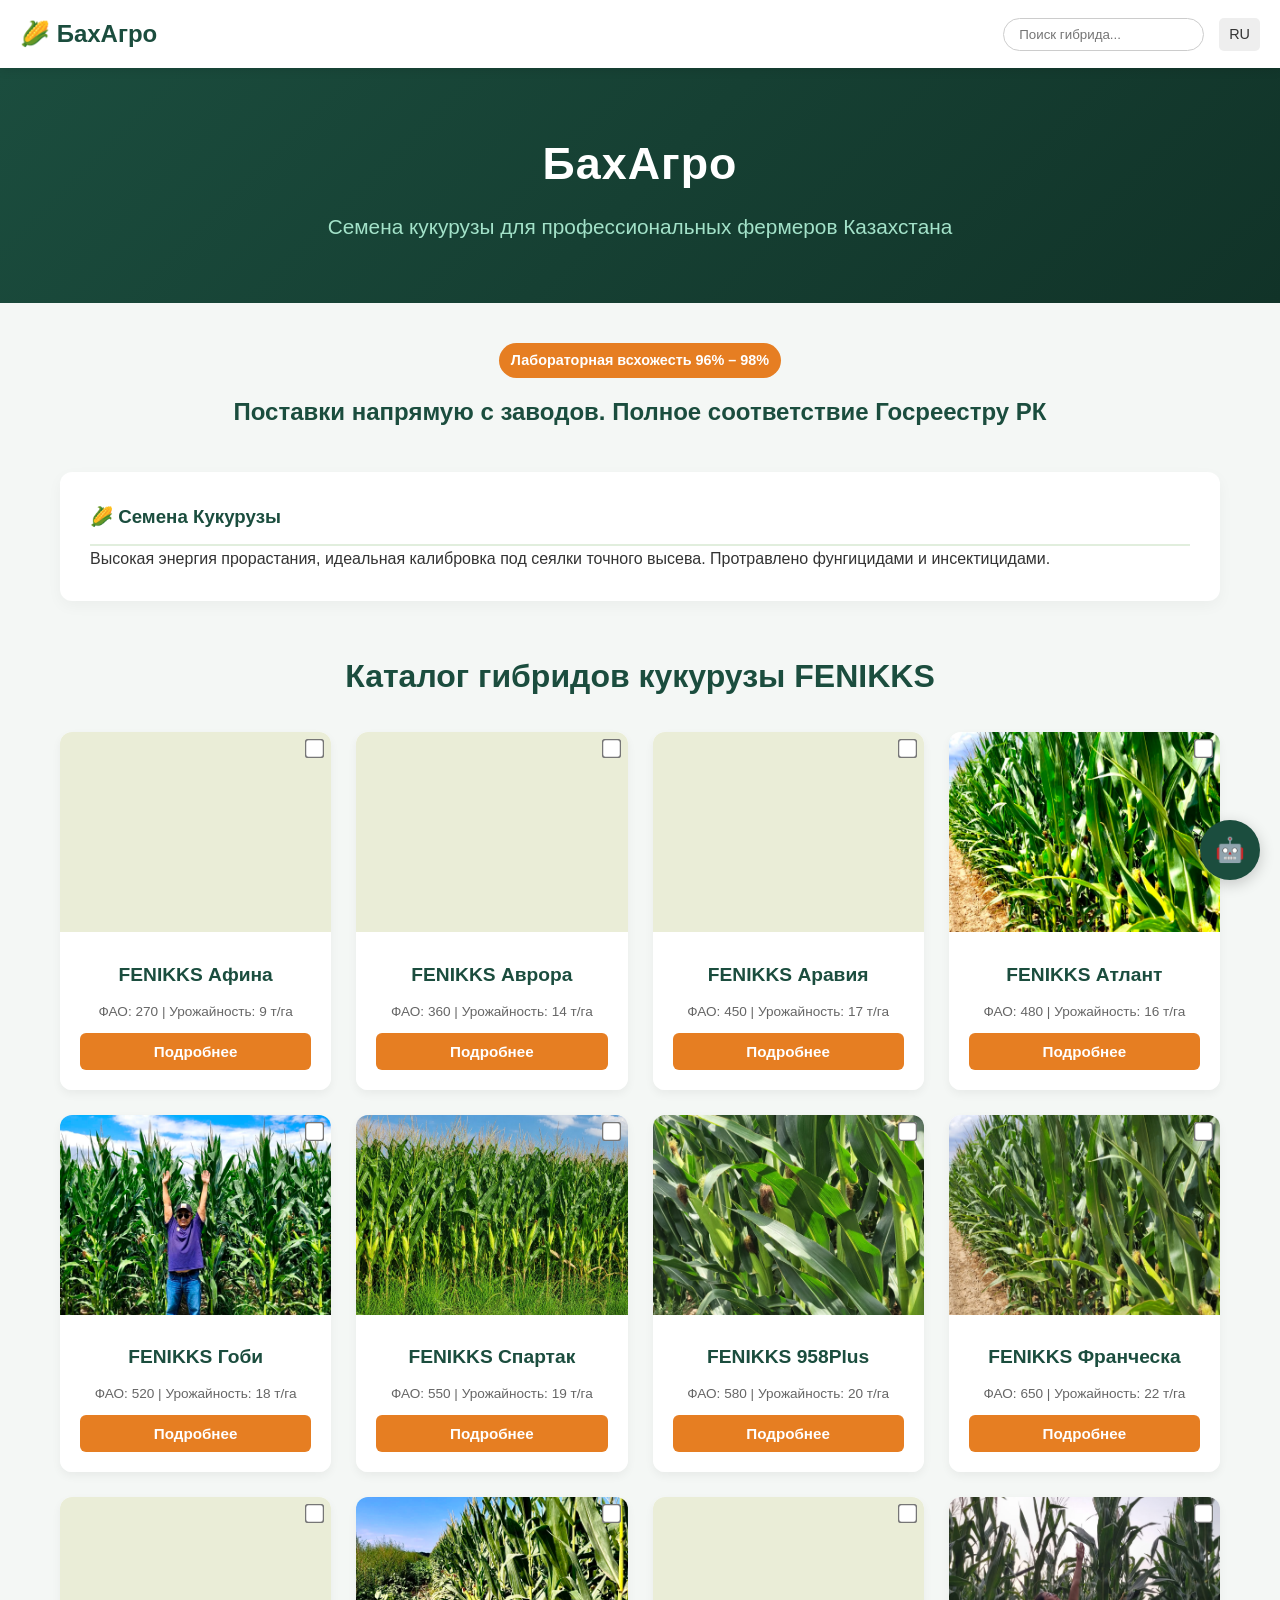
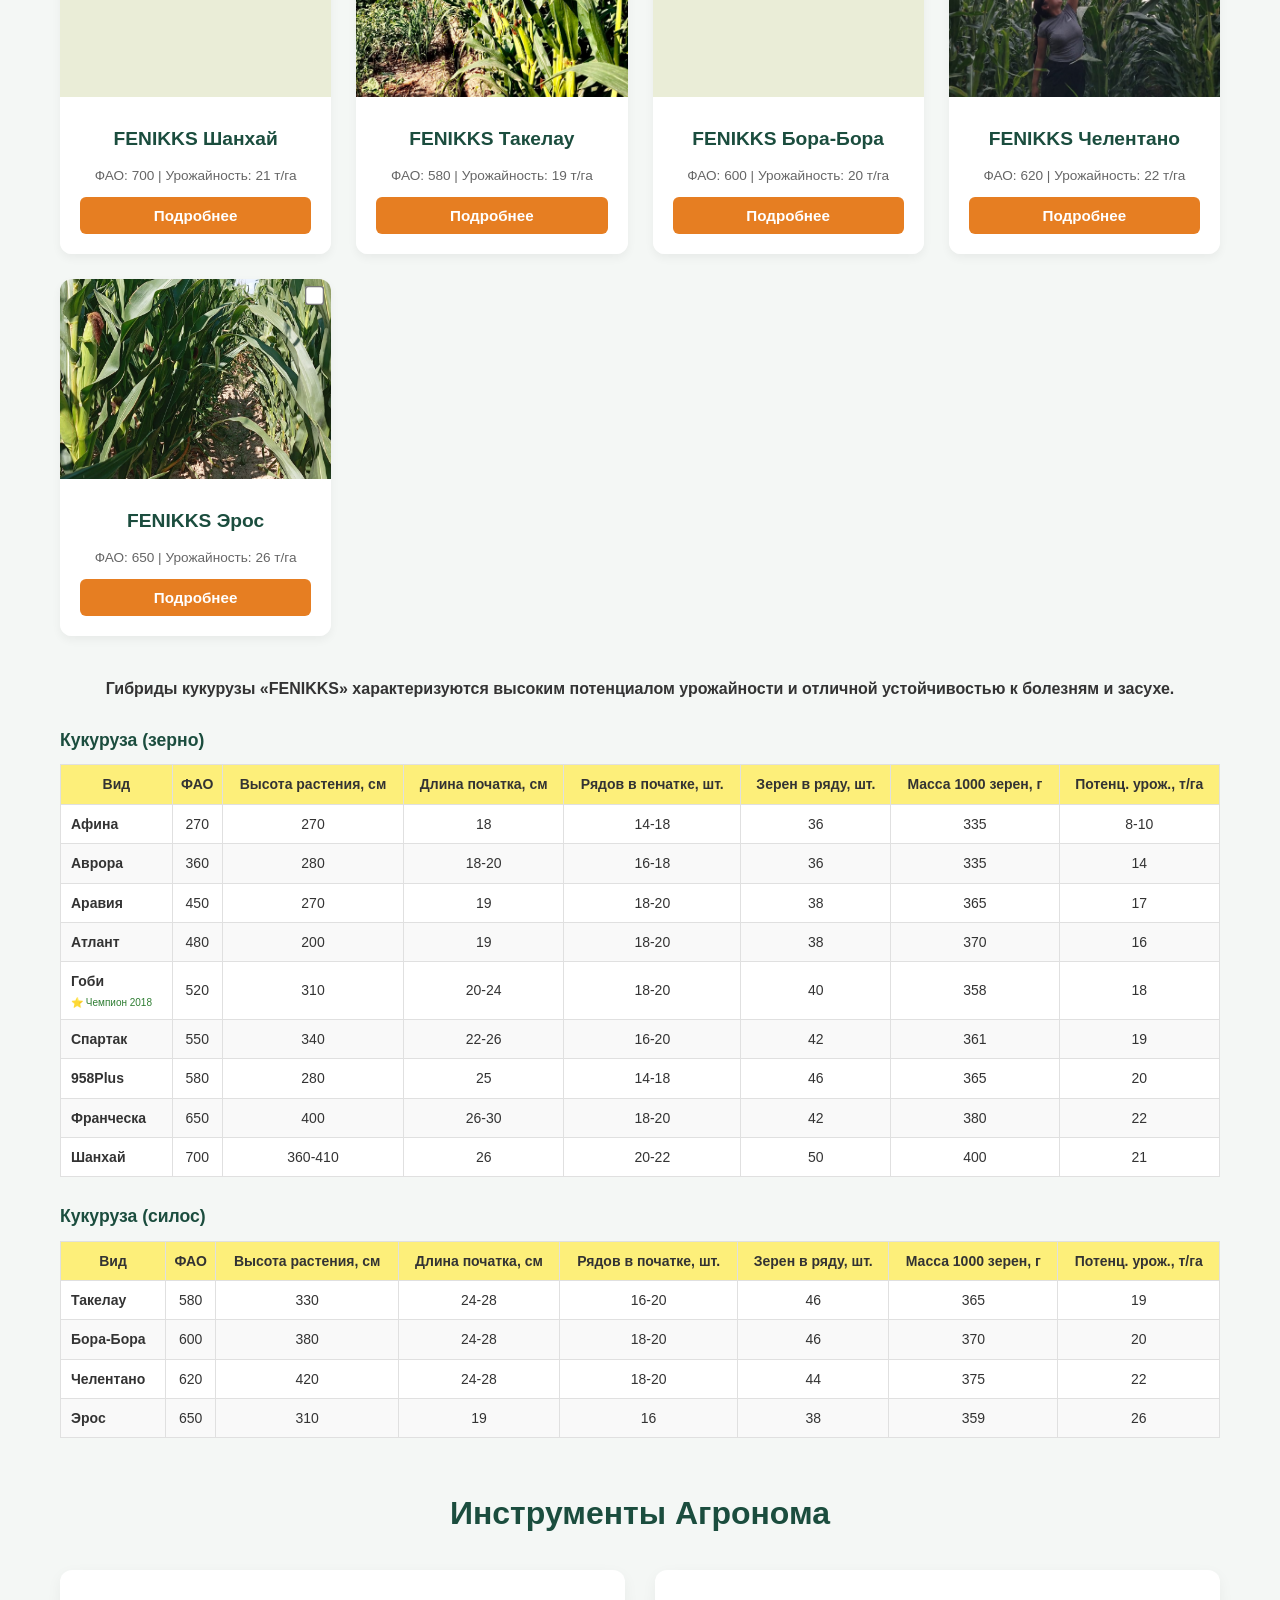
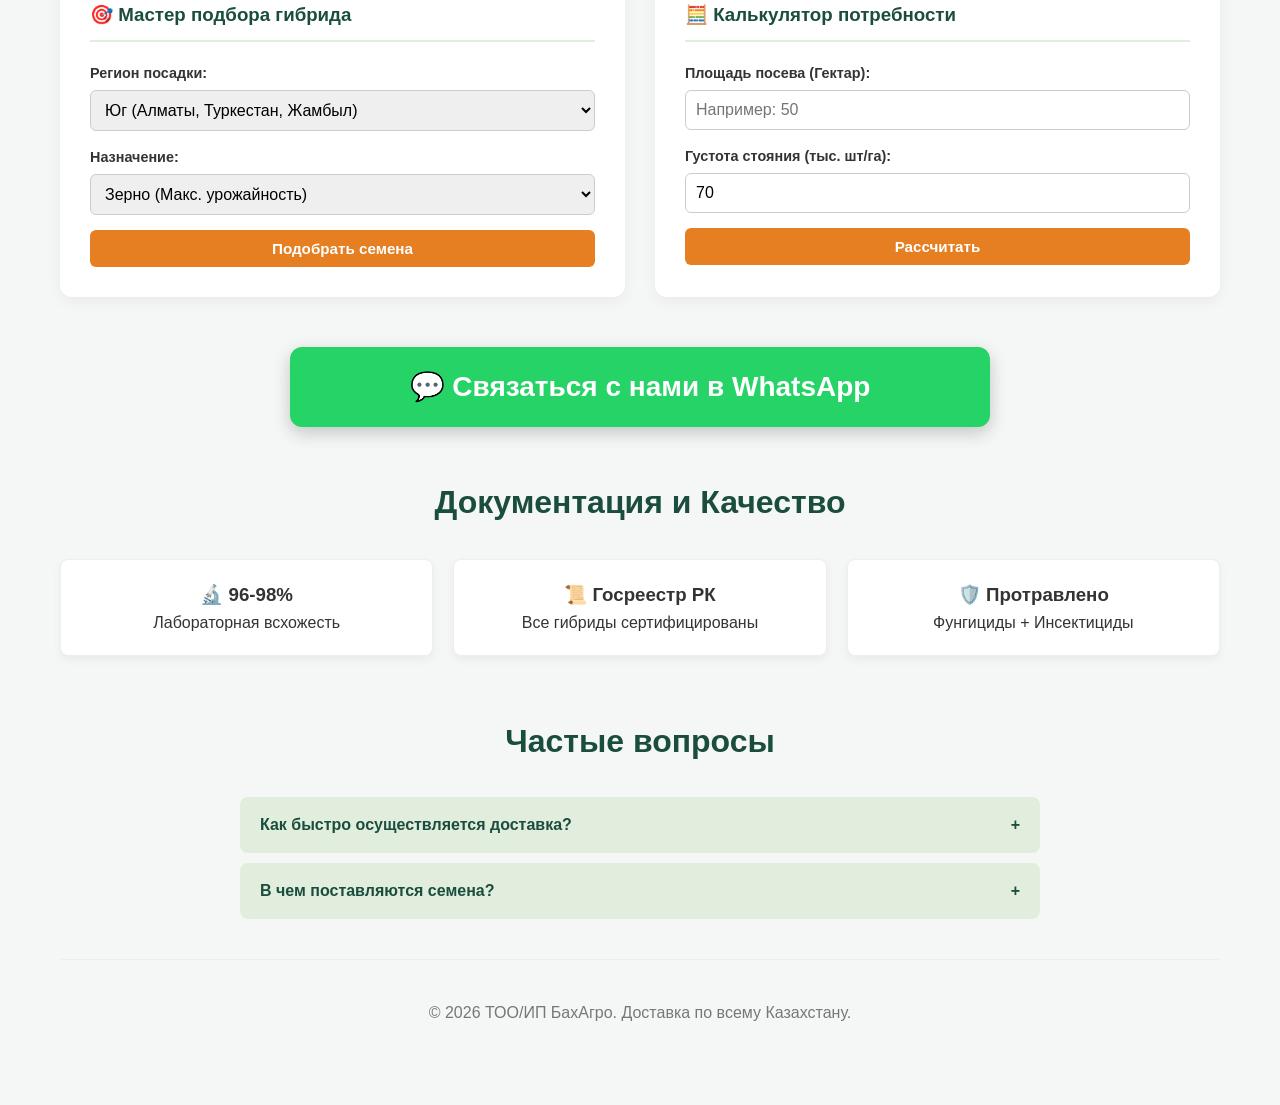
==== commit 0b4dcbc0: "Add files via upload" ====
--- a/index.html
+++ b/index.html
@@ -9,527 +9,235 @@
     <meta property="og:description" content="Поставки напрямую с заводов. Полное соответствие Госреестру РК. Лабораторная всхожесть 96% – 98%.">
     <meta property="og:type" content="website">
     <title>БахАгро — Профессиональные семена кукурузы и лука</title>
-    <style>
-        /* --- Варианты и Базовые стили --- */
-        :root {
-            --primary: #1b4d3e;
-            --primary-light: #2c7a62;
-            --secondary: #e67e22;
-            --secondary-hover: #d35400;
-            --bg-light: #f4f7f5;
-            --text-main: #333;
-            --accent: #27ae60;
-        }
-
-        * { margin: 0; padding: 0; box-sizing: border-box; }
-        html { scroll-behavior: smooth; overflow-x: hidden; }
-        body { font-family: 'Segoe UI', Arial, sans-serif; color: var(--text-main); background: var(--bg-light); line-height: 1.6; }
-        
-        /* --- Навигация (Sticky) --- */
-        nav {
-            position: sticky; top: 0; z-index: 100; background: rgba(255, 255, 255, 0.95);
-            backdrop-filter: blur(5px); box-shadow: 0 2px 10px rgba(0,0,0,0.1);
-            display: flex; justify-content: space-between; align-items: center; padding: 15px 20px;
-        }
-        .nav-logo { font-size: 1.5em; font-weight: bold; color: var(--primary); text-decoration: none; }
-        .nav-controls { display: flex; gap: 15px; align-items: center; }
-        .search-bar { padding: 8px 15px; border: 1px solid #ccc; border-radius: 20px; outline: none; }
-        .lang-switch { background: #eee; padding: 5px 10px; border-radius: 5px; cursor: pointer; font-size: 0.9em; }
-
-        /* --- Шапка (Hero) --- */
-        header { background: linear-gradient(135deg, var(--primary) 0%, #113328 100%); color: white; padding: 60px 20px; text-align: center; }
-        header h1 { font-size: 2.8em; letter-spacing: 1px; margin-bottom: 10px; }
-        header p { font-size: 1.3em; color: #a3e2c9; }
-
-        .container { width: 100%; max-width: 1200px; margin: 40px auto; padding: 0 20px; }
-        .section-title { color: var(--primary); text-align: center; font-size: 2em; margin: 50px 0 30px; }
-
-        .badge { background: #e67e22; color: white; padding: 6px 12px; border-radius: 20px; font-weight: bold; font-size: 0.9em; display: inline-block; margin-bottom: 15px; }
-
-        /* --- Каталог Сортов --- */
-        .catalog-grid { display: grid; grid-template-columns: repeat(auto-fill, minmax(250px, 1fr)); gap: 25px; margin-top: 30px;}
-        .catalog-card { background: white; border-radius: 12px; overflow: hidden; text-align: center; box-shadow: 0 4px 10px rgba(0,0,0,0.05); transition: 0.3s; position: relative; display: flex; flex-direction: column; justify-content: space-between;}
-        .catalog-card:hover { transform: translateY(-5px); box-shadow: 0 12px 24px rgba(0,0,0,0.15); }
-        .corn-img { width: 100%; height: 200px; object-fit: cover; background: #eaedd7; transition: transform .5s ease; }
-        .catalog-card:hover .corn-img { transform: scale(1.05); }
-        .catalog-info { padding: 20px; background: white; position: relative; z-index: 2; }
-        .catalog-card h4 { color: var(--primary); margin-bottom: 10px; font-size: 1.2em; }
-        .compare-checkbox { position: absolute; top: 10px; right: 10px; transform: scale(1.5); cursor: pointer; z-index: 10;}
-        .btn-primary { background: var(--secondary); color: white; border: none; padding: 10px 15px; border-radius: 6px; cursor: pointer; font-weight: bold; width: 100%; transition: 0.2s; font-size: 0.95em; }
-        .btn-primary:hover { background: var(--secondary-hover); }
-
-        /* --- Сравнение Сортов (Динамическое) --- */
-        #compare-section { display: none; background: white; padding: 20px; border-radius: 12px; box-shadow: 0 5px 15px rgba(0,0,0,0.05); overflow-x: auto; margin-top: 30px;}
-        .compare-table { width: 100%; border-collapse: collapse; min-width: 600px; }
-        .compare-table th, .compare-table td { border: 1px solid #ddd; padding: 10px; text-align: center; }
-        .compare-table th { background: var(--primary-light); color: white; }
-
-        /* --- Статическая Таблица (Оригинальная) --- */
-        .fenikks-table-container { width: 100%; overflow-x: auto; margin: 40px 0; font-family: sans-serif; }
-        .fenikks-table-title { font-size: 16px; font-weight: bold; text-align: center; margin-bottom: 15px; padding: 0 10px; color: #333; }
-        .fenikks-table { width: 100%; border-collapse: collapse; min-width: 800px; text-align: center; background: white;}
-        .fenikks-table th, .fenikks-table td { border: 1px solid #e0e0e0; padding: 8px 5px; font-size: 14px; }
-        .fenikks-table th { background-color: #fdef7a; font-weight: bold; vertical-align: middle; }
-        .fenikks-table tr:nth-child(even) { background-color: #f9f9f9; }
-        .fenikks-table tr:nth-child(odd) { background-color: #ffffff; }
-        .gobi-badge { font-size: 10px; color: #2e7d32; display: block; margin-top: 2px; }
-
-        /* --- Инструменты (Wizard & Calculator) --- */
-        .tools-grid { display: grid; grid-template-columns: repeat(auto-fit, minmax(300px, 1fr)); gap: 30px; margin-bottom: 50px; }
-        .tool-card { background: white; padding: 30px; border-radius: 12px; box-shadow: 0 5px 15px rgba(0,0,0,0.05); }
-        .tool-card h3 { color: var(--primary); margin-bottom: 20px; border-bottom: 2px solid #e1eedd; padding-bottom: 10px; }
-        .form-group { margin-bottom: 15px; }
-        .form-group label { display: block; margin-bottom: 5px; font-weight: bold; font-size: 0.9em; }
-        .form-group select, .form-group input { width: 100%; padding: 10px; border: 1px solid #ccc; border-radius: 6px; font-size: 1em; }
-        .result-box { margin-top: 15px; padding: 15px; background: #e1eedd; border-radius: 8px; border-left: 5px solid var(--accent); display: none; }
-
-        /* --- FAQ & Сертификаты --- */
-        .faq-item { background: white; margin-bottom: 10px; border-radius: 8px; overflow: hidden; }
-        .faq-question { padding: 15px 20px; cursor: pointer; font-weight: bold; background: #e1eedd; color: var(--primary); display: flex; justify-content: space-between; }
-        .faq-answer { padding: 0 20px; max-height: 0; overflow: hidden; transition: max-height 0.3s ease; background: white; }
-        .faq-answer.open { padding: 15px 20px; max-height: 200px; }
-        
-        .cert-grid { display: flex; gap: 20px; flex-wrap: wrap; justify-content: center; }
-        .cert-card { background: white; padding: 20px; border-radius: 8px; text-align: center; box-shadow: 0 4px 10px rgba(0,0,0,0.05); flex: 1; min-width: 200px; border: 1px solid #eee; }
-
-        /* --- Модальное окно --- */
-        .modal { display: none; position: fixed; z-index: 1000; left: 0; top: 0; width: 100%; height: 100%; background-color: rgba(0,0,0,0.5); backdrop-filter: blur(4px); }
-        .modal-content { background-color: #fff; margin: 5% auto; padding: 30px; border-radius: 12px; width: 90%; max-width: 600px; position: relative; }
-        .close-btn { position: absolute; right: 20px; top: 20px; font-size: 28px; cursor: pointer; color: #999; }
-        .info-table { width: 100%; border-collapse: collapse; margin-top: 15px; }
-        .info-table td { padding: 10px; border-bottom: 1px solid #eee; }
-        .info-table td:first-child { font-weight: bold; color: #666; width: 50%; }
-
-        /* --- Плавающие кнопки (Chat & Top) --- */
-        .fab-container { position: fixed; bottom: 20px; right: 20px; display: flex; flex-direction: column; gap: 15px; z-index: 999; }
-        .fab { width: 60px; height: 60px; border-radius: 50%; display: flex; justify-content: center; align-items: center; color: white; font-size: 24px; cursor: pointer; box-shadow: 0 4px 15px rgba(0,0,0,0.2); transition: 0.3s; text-decoration: none; }
-        .fab-wa { background: #25D366; }
-        .fab-ai { background: var(--primary); }
-        .fab-top { background: #999; display: none; width: 40px; height: 40px; font-size: 18px; align-self: flex-end; }
-        .fab:hover { transform: translateY(-5px); }
-
-        /* --- AI Chat UI --- */
-        .chat-window { display: none; position: fixed; bottom: 90px; right: 20px; width: 320px; background: white; border-radius: 12px; box-shadow: 0 5px 25px rgba(0,0,0,0.2); z-index: 1000; overflow: hidden; }
-        .chat-header { background: var(--primary); color: white; padding: 15px; font-weight: bold; display: flex; justify-content: space-between; }
-        .chat-body { padding: 15px; height: 250px; overflow-y: auto; background: #f9f9f9; font-size: 0.9em; }
-        .chat-msg { margin-bottom: 10px; padding: 10px; border-radius: 8px; max-width: 85%; }
-        .msg-ai { background: #e1eedd; align-self: flex-start; }
-        .msg-user { background: var(--primary); color: white; margin-left: auto; }
-        .chat-input { display: flex; border-top: 1px solid #eee; }
-        .chat-input input { flex: 1; padding: 12px; border: none; outline: none; }
-        .chat-input button { padding: 12px 15px; background: var(--primary); color: white; border: none; cursor: pointer; }
-
-        @media (max-width: 768px) {
-            .catalog-grid { grid-template-columns: repeat(2, 1fr); gap: 10px; }
-            .nav-controls .search-bar { display: none; }
-            .catalog-card h4 { font-size: 16px; margin-bottom: 10px; }
-            .corn-img { height: 120px; }
-            .catalog-info { padding: 15px 10px; }
-        }
-    </style>
+    <link rel="stylesheet" href="style.css">
 </head>
 <body>
 
     <nav>
-        <a href="#" class="nav-logo">🌽 БахАгро</a>
+        <a href="#" class="nav-logo" id="nav-logo">🌽 БахАгро</a>
         <div class="nav-controls">
-            <input type="text" id="searchInput" class="search-bar" placeholder="Поиск гибрида..." onkeyup="filterCatalog()">
-            <span class="lang-switch">RU / KZ</span>
+            <input type="text" id="searchInput" class="search-bar" placeholder="Поиск гибрида...">
+            <span class="lang-switch" id="lang-switch">RU</span>
         </div>
     </nav>
 
     <header>
-        <h1>БахАгро</h1>
-        <p>Семена кукурузы для профессиональных фермеров Казахстана</p>
+        <h1 id="header-title">БахАгро</h1>
+        <p id="header-subtitle">Семена кукурузы для профессиональных фермеров Казахстана</p>
     </header>
 
     <div class="container">
         
-        <div style="text-align: center; margin-bottom: 40px;">
-            <div class="badge">Лабораторная всхожесть 96% – 98%</div>
-            <h2 style="color: var(--primary);">Поставки напрямую с заводов. Полное соответствие Госреестру РК</h2>
-        </div>
-
-        <div style="background: white; padding: 30px; border-radius: 12px; box-shadow: 0 5px 15px rgba(0,0,0,0.04);">
-            <h3 style="color: var(--primary); margin-top: 0; border-bottom: 2px solid #e1eedd; padding-bottom: 12px;">🌽 Семена Кукурузы</h3>
-            <p>Высокая энергия прорастания, идеальная калибровка под сеялки точного высева. Протравлено фунгицидами и инсектицидами.</p>
-        </div>
-
-        <h2 class="section-title">Каталог гибридов кукурузы FENIKKS</h2>
+        <div class="intro-text">
+            <div class="badge" id="badge-text">Лабораторная всхожесть 96% – 98%</div>
+            <h2 id="intro-title">Поставки напрямую с заводов. Полное соответствие Госреестру РК</h2>
+        </div>
+
+        <div class="intro-box">
+            <h3 id="intro-box-title">🌽 Семена Кукурузы</h3>
+            <p id="intro-box-text">Высокая энергия прорастания, идеальная калибровка под сеялки точного высева. Протравлено фунгицидами и инсектицидами.</p>
+        </div>
+
+        <h2 class="section-title" id="catalog-title">Каталог гибридов кукурузы FENIKKS</h2>
         <div class="catalog-grid" id="catalog-container">
             </div>
 
         <div id="compare-section">
-            <h2 class="section-title" style="margin-top:0;">📊 Выбранные гибриды для сравнения</h2>
+            <h2 class="section-title no-margin-top" id="compare-title">📊 Выбранные гибриды для сравнения</h2>
             <table class="compare-table" id="compare-table">
                 </table>
         </div>
 
         <div class="fenikks-table-container">
-            <div class="fenikks-table-title">
+            <div class="fenikks-table-title" id="table-intro">
                 Гибриды кукурузы «FENIKKS» характеризуются высоким потенциалом урожайности и отличной устойчивостью к болезням и засухе.
             </div>
+            <div class="table-section-title" id="table1-title">Кукуруза (зерно)</div>
             <table class="fenikks-table">
                 <thead>
                 <tr>
                     <th>Вид</th>
-                    <th>Вегет. период, дн</th>
                     <th>ФАО</th>
-                    <th>Тип зерна</th>
                     <th>Высота растения, см</th>
                     <th>Длина початка, см</th>
-                    <th>Рядов в початке</th>
-                    <th>Зерен в ряду</th>
+                    <th>Рядов в початке, шт.</th>
+                    <th>Зерен в ряду, шт.</th>
                     <th>Масса 1000 зерен, г</th>
-                    <th>Потен. урож., ц/га</th>
+                    <th>Потенц. урож., т/га</th>
                 </tr>
                 </thead>
                 <tbody>
                 <tr>
-                    <td style="text-align: left; padding-left: 10px;"><strong>Аврора</strong></td>
-                    <td>121</td><td>410</td><td>зуб</td><td>280</td><td>19</td><td>18</td><td>40</td><td>335</td><td>165</td>
-                </tr>
-                <tr>
-                    <td style="text-align: left; padding-left: 10px;"><strong>Атлант</strong></td>
-                    <td>121</td><td>410</td><td>зуб</td><td>291</td><td>19</td><td>18</td><td>38,8</td><td>356</td><td>234</td>
-                </tr>
-                <tr>
-                    <td style="text-align: left; padding-left: 10px;"><strong>Такелау</strong></td>
-                    <td>123</td><td>430</td><td>зуб</td><td>295</td><td>22</td><td>16</td><td>42</td><td>365</td><td>227</td>
-                </tr>
-                <tr>
-                    <td style="text-align: left; padding-left: 10px;"><strong>Бомбей</strong></td>
-                    <td>127</td><td>470</td><td>п/з</td><td>285</td><td>20-22</td><td>16-20</td><td>39</td><td>348</td><td>233</td>
-                </tr>
-                <tr>
-                    <td style="text-align: left; padding-left: 10px;"><strong>Бора-Бора</strong></td>
-                    <td>128</td><td>480</td><td>зуб</td><td>310</td><td>21</td><td>16-18</td><td>39,8</td><td>377</td><td>149</td>
-                </tr>
-                <tr>
-                    <td style="text-align: left; padding-left: 10px;">
+                    <td><strong>Афина</strong></td><td>270</td><td>270</td><td>18</td><td>14-18</td><td>36</td><td>335</td><td>8-10</td>
+                </tr>
+                <tr>
+                    <td><strong>Аврора</strong></td><td>360</td><td>280</td><td>18-20</td><td>16-18</td><td>36</td><td>335</td><td>14</td>
+                </tr>
+                <tr>
+                    <td><strong>Аравия</strong></td><td>450</td><td>270</td><td>19</td><td>18-20</td><td>38</td><td>365</td><td>17</td>
+                </tr>
+                <tr>
+                    <td><strong>Атлант</strong></td><td>480</td><td>200</td><td>19</td><td>18-20</td><td>38</td><td>370</td><td>16</td>
+                </tr>
+                <tr>
+                    <td>
                     <strong>Гоби</strong>
-                    <span class="gobi-badge">⭐ Чемпион 2018 г.</span>
+                    <span class="gobi-badge" id="gobi-badge">⭐ Чемпион 2018 г.</span>
                     </td>
-                    <td>128</td><td>480</td><td>п/з</td><td>288</td><td>18-24</td><td>18-20</td><td>38,8</td><td>333</td><td>146</td>
-                </tr>
-                <tr>
-                    <td style="text-align: left; padding-left: 10px;"><strong>Спартак</strong></td>
-                    <td>128</td><td>470</td><td>п/з</td><td>300</td><td>18</td><td>16-18</td><td>39,2</td><td>341</td><td>223</td>
-                </tr>
-                <tr>
-                    <td style="text-align: left; padding-left: 10px;"><strong>Франческа</strong></td>
-                    <td>130</td><td>500</td><td>п/з</td><td>287</td><td>21</td><td>16-18</td><td>40</td><td>339</td><td>230</td>
-                </tr>
-                <tr>
-                    <td style="text-align: left; padding-left: 10px;"><strong>Челентано</strong></td>
-                    <td>130</td><td>510</td><td>зуб</td><td>356</td><td>20</td><td>14-16</td><td>40</td><td>235</td><td>303</td>
+                    <td>520</td><td>310</td><td>20-24</td><td>18-20</td><td>40</td><td>358</td><td>18</td>
+                </tr>
+                <tr>
+                    <td><strong>Спартак</strong></td><td>550</td><td>340</td><td>22-26</td><td>16-20</td><td>42</td><td>361</td><td>19</td>
+                </tr>
+                <tr>
+                    <td><strong>958Plus</strong></td><td>580</td><td>280</td><td>25</td><td>14-18</td><td>46</td><td>365</td><td>20</td>
+                </tr>
+                <tr>
+                    <td><strong>Франческа</strong></td><td>650</td><td>400</td><td>26-30</td><td>18-20</td><td>42</td><td>380</td><td>22</td>
+                </tr>
+                <tr>
+                    <td><strong>Шанхай</strong></td><td>700</td><td>360-410</td><td>26</td><td>20-22</td><td>50</td><td>400</td><td>21</td>
                 </tr>
                 </tbody>
             </table>
-        </div>
-
-        <h2 class="section-title">Инструменты Агронома</h2>
+            <div class="table-section-title" id="table2-title">Кукуруза (силос)</div>
+            <table class="fenikks-table">
+                <thead>
+                <tr>
+                    <th>Вид</th>
+                    <th>ФАО</th>
+                    <th>Высота растения, см</th>
+                    <th>Длина початка, см</th>
+                    <th>Рядов в початке, шт.</th>
+                    <th>Зерен в ряду, шт.</th>
+                    <th>Масса 1000 зерен, г</th>
+                    <th>Потенц. урож., т/га</th>
+                </tr>
+                </thead>
+                <tbody>
+                <tr>
+                    <td><strong>Такелау</strong></td><td>580</td><td>330</td><td>24-28</td><td>16-20</td><td>46</td><td>365</td><td>19</td>
+                </tr>
+                <tr>
+                    <td><strong>Бора-Бора</strong></td><td>600</td><td>380</td><td>24-28</td><td>18-20</td><td>46</td><td>370</td><td>20</td>
+                </tr>
+                <tr>
+                    <td><strong>Челентано</strong></td><td>620</td><td>420</td><td>24-28</td><td>18-20</td><td>44</td><td>375</td><td>22</td>
+                </tr>
+                <tr>
+                    <td><strong>Эрос</strong></td><td>650</td><td>310</td><td>19</td><td>16</td><td>38</td><td>359</td><td>26</td>
+                </tr>
+                </tbody>
+            </table>
+        </div>
+
+        <h2 class="section-title" id="tools-title">Инструменты Агронома</h2>
         <div class="tools-grid">
             
             <div class="tool-card">
-                <h3>🎯 Мастер подбора гибрида</h3>
-                <div class="form-group">
-                    <label>Регион посадки:</label>
+                <h3 id="wizard-header">🎯 Мастер подбора гибрида</h3>
+                <div class="form-group">
+                    <label id="wizard-region-label">Регион посадки:</label>
                     <select id="wiz-region">
-                        <option value="south">Юг (Алматы, Туркестан, Жамбыл)</option>
-                        <option value="north">Север (Костанай, СКО, Акмола)</option>
+                        <option id="wiz-region-south" value="south">Юг (Алматы, Туркестан, Жамбыл)</option>
+                        <option id="wiz-region-north" value="north">Север (Костанай, СКО, Акмола)</option>
                     </select>
                 </div>
                 <div class="form-group">
-                    <label>Назначение:</label>
+                    <label id="wizard-purpose-label">Назначение:</label>
                     <select id="wiz-purpose">
-                        <option value="grain">Зерно (Макс. урожайность)</option>
-                        <option value="drought">Засухоустойчивость</option>
+                        <option id="wiz-purpose-grain" value="grain">Зерно (Макс. урожайность)</option>
+                        <option id="wiz-purpose-drought" value="drought">Засухоустойчивость</option>
+                        <option id="wiz-purpose-silage" value="silage">Силос (корм)</option>
                     </select>
                 </div>
-                <button class="btn-primary" onclick="recommendSeed()">Подобрать семена</button>
+                <button class="btn-primary" id="recommend-btn">Подобрать семена</button>
                 <div id="wiz-result" class="result-box"></div>
             </div>
 
             <div class="tool-card">
-                <h3>🧮 Калькулятор потребности</h3>
-                <div class="form-group">
-                    <label>Площадь посева (Гектар):</label>
+                <h3 id="calc-header">🧮 Калькулятор потребности</h3>
+                <div class="form-group">
+                    <label id="calc-area-label">Площадь посева (Гектар):</label>
                     <input type="number" id="calc-area" placeholder="Например: 50" min="1">
                 </div>
                 <div class="form-group">
-                    <label>Густота стояния (тыс. шт/га):</label>
+                    <label id="calc-density-label">Густота стояния (тыс. шт/га):</label>
                     <input type="number" id="calc-density" value="70" min="50" max="90">
                 </div>
-                <button class="btn-primary" onclick="calculateSeeds()">Рассчитать</button>
+                <button class="btn-primary" id="calculate-btn">Рассчитать</button>
                 <div id="calc-result" class="result-box"></div>
             </div>
         </div>
 
         <a href="https://wa.me/77052260350?text=Здравствуйте!%20Меня%20интересуют%20семена%20кукурузы."
            target="_blank"
-           style="
-           display:block;
-           width:calc(100% - 40px);
-           max-width:700px;
-           margin:40px auto;
-           padding:18px 25px;
-           background:#25D366;
-           color:#fff;
-           text-decoration:none;
-           text-align:center;
-           font-size:28px;
-           font-weight:bold;
-           font-family:'Segoe UI',Arial,sans-serif;
-           border-radius:12px;
-           box-shadow:0 6px 18px rgba(0,0,0,.2);
-           transition:.3s;
-           cursor:pointer;
-           box-sizing:border-box;
-           "
-           onmouseover="this.style.background='#1EBE5D';this.style.transform='translateY(-3px)'"
-           onmouseout="this.style.background='#25D366';this.style.transform='translateY(0)'">
+           class="whatsapp-cta" id="whatsapp-cta">
            💬 Связаться с нами в WhatsApp
         </a>
 
-        <h2 class="section-title">Документация и Качество</h2>
+        <h2 class="section-title" id="docs-title">Документация и Качество</h2>
         <div class="cert-grid">
             <div class="cert-card">
-                <h3>🔬 96-98%</h3>
-                <p>Лабораторная всхожесть</p>
+                <h3 id="cert1-title">🔬 96-98%</h3>
+                <p id="cert1-desc">Лабораторная всхожесть</p>
             </div>
             <div class="cert-card">
-                <h3>📜 Госреестр РК</h3>
-                <p>Все гибриды сертифицированы</p>
+                <h3 id="cert2-title">📜 Госреестр РК</h3>
+                <p id="cert2-desc">Все гибриды сертифицированы</p>
             </div>
             <div class="cert-card">
-                <h3>🛡️ Протравлено</h3>
-                <p>Фунгициды + Инсектициды</p>
-            </div>
-        </div>
-
-        <h2 class="section-title" style="margin-top: 60px;">Частые вопросы</h2>
-        <div class="faq-container" style="max-width: 800px; margin: 0 auto;">
+                <h3 id="cert3-title">🛡️ Протравлено</h3>
+                <p id="cert3-desc">Фунгициды + Инсектициды</p>
+            </div>
+        </div>
+
+        <h2 class="section-title margin-top-large" id="faq-title">Частые вопросы</h2>
+        <div class="faq-container">
             <div class="faq-item">
-                <div class="faq-question" onclick="toggleFaq(this)">Как быстро осуществляется доставка? <span>+</span></div>
-                <div class="faq-answer">Мы доставляем семена по всему Казахстану в течение 3-5 рабочих дней после подтверждения оплаты.</div>
+                <div class="faq-question" id="faq-question-1">Как быстро осуществляется доставка? <span>+</span></div>
+                <div class="faq-answer" id="faq-answer-1">Мы доставляем семена по всему Казахстану в течение 3-5 рабочих дней после подтверждения оплаты.</div>
             </div>
             <div class="faq-item">
-                <div class="faq-question" onclick="toggleFaq(this)">В чем поставляются семена? <span>+</span></div>
-                <div class="faq-answer">Семена упакованы в фирменные бумажные мешки. В 1 посевной единице — 80 000 семян.</div>
-            </div>
-        </div>
-
-        <footer style="text-align: center; padding: 40px 0; color: #777; margin-top: 40px; border-top: 1px solid #eee;">
-            <p>© 2026 ТОО/ИП БахАгро. Доставка по всему Казахстану.</p>
+                <div class="faq-question" id="faq-question-2">В чем поставляются семена? <span>+</span></div>
+                <div class="faq-answer" id="faq-answer-2">Семена упакованы в фирменные бумажные мешки. В 1 посевной единице — 80 000 семян.</div>
+            </div>
+        </div>
+
+        <footer class="site-footer">
+            <p id="footer-text">© 2026 ТОО/ИП БахАгро. Доставка по всему Казахстану.</p>
         </footer>
     </div>
 
     <div class="fab-container">
-        <div class="fab fab-top" id="fab-top" onclick="window.scrollTo(0,0)">↑</div>
-        <div class="fab fab-ai" onclick="toggleChat()" title="AI Агроном">🤖</div>
-        <a href="https://wa.me/77052260350" target="_blank" class="fab fab-wa" title="WhatsApp">💬</a>
+        <div class="fab fab-top" id="fab-top">↑</div>
+        <div class="fab fab-ai" id="fab-ai" title="AI Агроном">🤖</div>
     </div>
 
     <div class="chat-window" id="ai-chat">
         <div class="chat-header">
-            <span>🤖 AI Агроном БахАгро</span>
-            <span style="cursor:pointer" onclick="toggleChat()">✖</span>
+            <span id="chat-header-text">🤖 AI Агроном БахАгро</span>
+            <span class="close-icon" id="chat-close">✖</span>
         </div>
         <div class="chat-body" id="chat-body">
-            <div class="chat-msg msg-ai">Здравствуйте! Я цифровой агроном. Напишите ваш регион и тип почвы, и я помогу подобрать идеальный гибрид кукурузы.</div>
+            <div class="chat-msg msg-ai" id="chat-intro-text">Здравствуйте! Я цифровой агроном. Напишите ваш регион и тип почвы, и я помогу подобрать идеальный гибрид кукурузы.</div>
         </div>
         <div class="chat-input">
-            <input type="text" id="chat-input-field" placeholder="Введите ваш вопрос..." onkeypress="handleChatEnter(event)">
-            <button onclick="sendChatMessage()">➤</button>
+            <input type="text" id="chat-input-field" placeholder="Введите ваш вопрос...">
+            <button id="chat-send">➤</button>
         </div>
     </div>
 
     <div id="hybrid-modal" class="modal">
         <div class="modal-content">
-            <span class="close-btn" onclick="document.getElementById('hybrid-modal').style.display='none'">&times;</span>
+            <span class="close-btn" id="modal-close">&times;</span>
             <h2 id="modal-title">Название</h2>
-            <div class="highlight-box" style="display:block; margin-bottom:15px;" id="modal-desc">Описание</div>
+            <div class="modal-desc" id="modal-desc">Описание</div>
             <table class="info-table" id="modal-table">
                 </table>
         </div>
     </div>
 
-    <script>
-        // --- База данных гибридов (Восстановлены все 9 гибридов) ---
-        const hybrids = [
-            { id: 'aurora', name: 'Аврора', fao: 410, yield: 165, type: 'Зубовидный', height: 280, days: 121, img: 'https://placehold.co/400x300/1b4d3e/white?text=FENIKKS+Aurora', desc: 'Раннеспелый гибрид с высокой и стабильной урожайностью в различных климатических условиях.' },
-            { id: 'atlant', name: 'Атлант', fao: 410, yield: 234, type: 'Зубовидный', height: 291, days: 121, img: 'atlant.jpg.jpg', desc: 'Гибрид хорошо адаптируется к различным почвенным и климатическим условиям выращивания.' },
-            { id: 'takelau', name: 'Такелау', fao: 430, yield: 227, type: 'Зубовидный', height: 295, days: 123, img: 'takelau.jpg', desc: 'Гибрид отличается выдающейся устойчивостью к засухе и к высоким температурам.' },
-            { id: 'bombay', name: 'Бомбей', fao: 470, yield: 233, type: 'Полузубовидный', height: 285, days: 127, img: 'https://placehold.co/400x300/1b4d3e/white?text=FENIKKS+Bombay', desc: 'Высокоурожайный гибрид. Устойчив к полеганию, высоким и низким температурам, засухоустойчив.' },
-            { id: 'bora', name: 'Бора-Бора', fao: 480, yield: 149, type: 'Зубовидный', height: 310, days: 128, img: 'https://placehold.co/400x300/1b4d3e/white?text=FENIKKS+Bora+Bora', desc: 'Мощный гибрид с длинным початком трубчатой формы и высокой массой зерен.' },
-            { id: 'gobi', name: 'Гоби', fao: 480, yield: 146, type: 'Полузубовидный', height: 288, days: 128, img: 'gobi.jpg', desc: 'ФАО 480. Самый сильный гибрид в своем ФАО. Рекомендуется выращивать на фоне повышенных температур.' },
-            { id: 'spartak', name: 'Спартак', fao: 470, yield: 223, type: 'Полузубовидный', height: 300, days: 128, img: 'spartak.jpg', desc: 'Гибрид характеризуется быстрой влагоотдачей, хорошо развитой корневой системой и устойчивостью к полеганию.' },
-            { id: 'francesca', name: 'Франческа', fao: 500, yield: 230, type: 'Полузубовидный', height: 287, days: 130, img: 'https://placehold.co/400x300/1b4d3e/white?text=FENIKKS+Francesca', desc: 'Высокая влагоотдача (высыхание при зеленом стебле). Растение компактное, хорошо вентилируемое.' },
-            { id: 'celentano', name: 'Челентано', fao: 510, yield: 303, type: 'Зубовидный', height: 356, days: 130, img: 'https://placehold.co/400x300/1b4d3e/white?text=FENIKKS+Celentano', desc: 'Предназначен для выращивания на Юго-Востоке Казахстана. Отличный потенциал урожайности.' }
-        ];
-
-        let compareList = [];
-
-        // --- Рендер Каталога ---
-        function renderCatalog() {
-            const container = document.getElementById('catalog-container');
-            container.innerHTML = '';
-            hybrids.forEach(h => {
-                container.innerHTML += `
-                    <div class="catalog-card" data-name="${h.name.toLowerCase()}">
-                        <input type="checkbox" class="compare-checkbox" title="Сравнить" onchange="toggleCompare('${h.id}', this.checked)">
-                        <div style="overflow: hidden;">
-                            <img src="${h.img}" alt="${h.name}" class="corn-img" onerror="this.src='https://placehold.co/400x300/1b4d3e/white?text=FENIKKS+${h.name}'">
-                        </div>
-                        <div class="catalog-info">
-                            <h4>FENIKKS ${h.name}</h4>
-                            <p style="font-size:0.85em; color:#666; margin-bottom:10px;">ФАО: ${h.fao} | Урожайность: ${h.yield} ц/га</p>
-                            <button class="btn-primary" onclick="openModal('${h.id}')">Подробнее</button>
-                        </div>
-                    </div>
-                `;
-            });
-        }
-
-        // --- Поиск по каталогу ---
-        function filterCatalog() {
-            const query = document.getElementById('searchInput').value.toLowerCase();
-            document.querySelectorAll('.catalog-card').forEach(card => {
-                card.style.display = card.getAttribute('data-name').includes(query) ? 'flex' : 'none';
-            });
-        }
-
-        // --- Универсальное модальное окно ---
-        function openModal(id) {
-            const h = hybrids.find(item => item.id === id);
-            document.getElementById('modal-title').innerHTML = `FENIKKS ${h.name} ${id==='gobi' ? '<span style="font-size: 0.6em; color: #e67e22;">(Чемпион 2018 г.)</span>' : ''}`;
-            document.getElementById('modal-desc').innerText = h.desc;
-            document.getElementById('modal-table').innerHTML = `
-                <tr><td>Вегетационный период</td><td>${h.days} дней</td></tr>
-                <tr><td>ФАО</td><td>${h.fao}</td></tr>
-                <tr><td>Тип зерна</td><td>${h.type}</td></tr>
-                <tr><td>Высота растения</td><td>${h.height} см</td></tr>
-                <tr><td>Потенциальная урожайность</td><td>${h.yield} ц/га</td></tr>
-            `;
-            const modal = document.getElementById('hybrid-modal');
-            modal.style.display = 'block';
-            document.body.style.overflow = 'hidden';
-        }
-
-        // Закрытие модалки при клике вне её
-        window.onclick = function(event) {
-            const modal = document.getElementById('hybrid-modal');
-            if (event.target == modal) {
-                modal.style.display = "none";
-                document.body.style.overflow = 'auto';
-            }
-        }
-
-        document.querySelector('.close-btn').addEventListener('click', () => {
-             document.body.style.overflow = 'auto';
-        });
-
-        // --- Инструмент Сравнения ---
-        function toggleCompare(id, isChecked) {
-            if (isChecked) { compareList.push(hybrids.find(h => h.id === id)); } 
-            else { compareList = compareList.filter(h => h.id !== id); }
-            renderComparison();
-        }
-
-        function renderComparison() {
-            const section = document.getElementById('compare-section');
-            const table = document.getElementById('compare-table');
-            if (compareList.length === 0) { section.style.display = 'none'; return; }
-            
-            section.style.display = 'block';
-            let headers = '<th>Характеристика</th>';
-            let rFao = '<tr><td><strong>ФАО</strong></td>', rYield = '<tr><td><strong>Урожайность (ц/га)</strong></td>', rDays = '<tr><td><strong>Дней</strong></td>';
-            
-            compareList.forEach(h => {
-                headers += `<th>${h.name}</th>`;
-                rFao += `<td>${h.fao}</td>`;
-                rYield += `<td>${h.yield}</td>`;
-                rDays += `<td>${h.days}</td>`;
-            });
-
-            table.innerHTML = `<thead><tr>${headers}</tr></thead><tbody>${rYield}${rFao}${rDays}</tbody>`;
-        }
-
-        // --- Мастер подбора (Wizard) ---
-        function recommendSeed() {
-            const region = document.getElementById('wiz-region').value;
-            const purpose = document.getElementById('wiz-purpose').value;
-            let rec = hybrids[0]; // Default
-
-            if (region === 'south' && purpose === 'grain') rec = hybrids.find(h => h.id === 'celentano');
-            if (region === 'south' && purpose === 'drought') rec = hybrids.find(h => h.id === 'gobi');
-            if (region === 'north') rec = hybrids.find(h => h.id === 'aurora');
-
-            const resBox = document.getElementById('wiz-result');
-            resBox.style.display = 'block';
-            resBox.innerHTML = `<strong>✅ Рекомендуем: FENIKKS ${rec.name}</strong><br>Почему: Идеально подходит под ваши параметры. ФАО ${rec.fao}, потенциал ${rec.yield} ц/га.`;
-        }
-
-        // --- Калькулятор посева ---
-        function calculateSeeds() {
-            const area = parseFloat(document.getElementById('calc-area').value);
-            const density = parseFloat(document.getElementById('calc-density').value);
-            const seedsPerBag = 80;
-
-            if (!area || area <= 0) return alert('Введите корректную площадь');
-            
-            const totalSeedsThousands = area * density;
-            const bagsNeeded = Math.ceil(totalSeedsThousands / seedsPerBag);
-
-            const resBox = document.getElementById('calc-result');
-            resBox.style.display = 'block';
-            resBox.innerHTML = `На площадь <strong>${area} га</strong> при густоте <strong>${density} тыс./га</strong>:<br>
-                                Вам потребуется: <strong>${bagsNeeded} посевных единиц (мешков)</strong>.`;
-        }
-
-        // --- UI Интерактив (FAQ, Chat, Scroll) ---
-        function toggleFaq(el) {
-            const answer = el.nextElementSibling;
-            answer.classList.toggle('open');
-            el.querySelector('span').innerText = answer.classList.contains('open') ? '−' : '+';
-        }
-
-        window.onscroll = function() {
-            document.getElementById("fab-top").style.display = (document.body.scrollTop > 300 || document.documentElement.scrollTop > 300) ? "flex" : "none";
-        };
-
-        // --- AI Chat Mockup Logic ---
-        function toggleChat() {
-            const chat = document.getElementById('ai-chat');
-            chat.style.display = chat.style.display === 'block' ? 'none' : 'block';
-        }
-
-        function handleChatEnter(e) { if(e.key === 'Enter') sendChatMessage(); }
-
-        function sendChatMessage() {
-            const input = document.getElementById('chat-input-field');
-            const msg = input.value.trim();
-            if(!msg) return;
-
-            const body = document.getElementById('chat-body');
-            body.innerHTML += `<div class="chat-msg msg-user">${msg}</div>`;
-            input.value = '';
-            body.scrollTop = body.scrollHeight;
-
-            setTimeout(() => {
-                let reply = "Для точного ответа мне нужно больше данных. Подскажите, планируете ли вы полив (орошение)?";
-                if(msg.toLowerCase().includes("алматы") || msg.toLowerCase().includes("юг")) {
-                    reply = "Для южных регионов с хорошим орошением отлично подойдет FENIKKS Челентано (ФАО 510). Максимальная отдача зерна!";
-                }
-                body.innerHTML += `<div class="chat-msg msg-ai">${reply}</div>`;
-                body.scrollTop = body.scrollHeight;
-            }, 1000);
-        }
-
-        // Инициализация
-        window.onload = renderCatalog;
-
-    </script>
+    <script src="script.js"></script>
 </body>
 </html>
--- a/style.css
+++ b/style.css
@@ -0,0 +1,131 @@
+:root {
+    --primary: #1b4d3e;
+    --primary-light: #2c7a62;
+    --secondary: #e67e22;
+    --secondary-hover: #d35400;
+    --bg-light: #f4f7f5;
+    --text-main: #333;
+    --accent: #27ae60;
+}
+
+* { margin: 0; padding: 0; box-sizing: border-box; }
+html { scroll-behavior: smooth; overflow-x: hidden; }
+body { font-family: 'Segoe UI', Arial, sans-serif; color: var(--text-main); background: var(--bg-light); line-height: 1.6; }
+
+nav {
+    position: sticky;
+    top: 0;
+    z-index: 100;
+    background: rgba(255, 255, 255, 0.95);
+    backdrop-filter: blur(5px);
+    box-shadow: 0 2px 10px rgba(0,0,0,0.1);
+    display: flex;
+    justify-content: space-between;
+    align-items: center;
+    padding: 15px 20px;
+}
+.nav-logo { font-size: 1.5em; font-weight: bold; color: var(--primary); text-decoration: none; }
+.nav-controls { display: flex; gap: 15px; align-items: center; }
+.search-bar { padding: 8px 15px; border: 1px solid #ccc; border-radius: 20px; outline: none; }
+.lang-switch { background: #eee; padding: 5px 10px; border-radius: 5px; cursor: pointer; font-size: 0.9em; }
+
+header { background: linear-gradient(135deg, var(--primary) 0%, #113328 100%); color: white; padding: 60px 20px; text-align: center; }
+header h1 { font-size: 2.8em; letter-spacing: 1px; margin-bottom: 10px; }
+header p { font-size: 1.3em; color: #a3e2c9; }
+
+.container { width: 100%; max-width: 1200px; margin: 40px auto; padding: 0 20px; }
+.section-title { color: var(--primary); text-align: center; font-size: 2em; margin: 50px 0 30px; }
+.section-title.no-margin-top { margin-top: 0; }
+.margin-top-large { margin-top: 60px; }
+
+.badge { background: #e67e22; color: white; padding: 6px 12px; border-radius: 20px; font-weight: bold; font-size: 0.9em; display: inline-block; margin-bottom: 15px; }
+
+.intro-text { text-align: center; margin-bottom: 40px; }
+.intro-text h2 { color: var(--primary); }
+.intro-box { background: white; padding: 30px; border-radius: 12px; box-shadow: 0 5px 15px rgba(0,0,0,0.04); }
+.intro-box h3 { color: var(--primary); margin-top: 0; border-bottom: 2px solid #e1eedd; padding-bottom: 12px; }
+.site-footer { text-align: center; padding: 40px 0; color: #777; margin-top: 40px; border-top: 1px solid #eee; }
+
+.catalog-grid { display: grid; grid-template-columns: repeat(auto-fill, minmax(250px, 1fr)); gap: 25px; margin-top: 30px; }
+.catalog-card { background: white; border-radius: 12px; overflow: hidden; text-align: center; box-shadow: 0 4px 10px rgba(0,0,0,0.05); transition: 0.3s; position: relative; display: flex; flex-direction: column; justify-content: space-between; }
+.catalog-card:hover { transform: translateY(-5px); box-shadow: 0 12px 24px rgba(0,0,0,0.15); }
+.card-image-wrapper { overflow: hidden; }
+.corn-img { width: 100%; height: 200px; object-fit: cover; background: #eaedd7; transition: transform .5s ease; }
+.catalog-card:hover .corn-img { transform: scale(1.05); }
+.catalog-info { padding: 20px; background: white; position: relative; z-index: 2; }
+.catalog-info h4 { color: var(--primary); margin-bottom: 10px; font-size: 1.2em; }
+.catalog-info-description { font-size: 0.85em; color: #666; margin-bottom: 10px; }
+.compare-checkbox { position: absolute; top: 10px; right: 10px; transform: scale(1.5); cursor: pointer; z-index: 10; }
+.btn-primary { background: var(--secondary); color: white; border: none; padding: 10px 15px; border-radius: 6px; cursor: pointer; font-weight: bold; width: 100%; transition: 0.2s; font-size: 0.95em; }
+.btn-primary:hover { background: var(--secondary-hover); }
+
+#compare-section { display: none; background: white; padding: 20px; border-radius: 12px; box-shadow: 0 5px 15px rgba(0,0,0,0.05); overflow-x: auto; margin-top: 30px; }
+.compare-table { width: 100%; border-collapse: collapse; min-width: 600px; }
+.compare-table th, .compare-table td { border: 1px solid #ddd; padding: 10px; text-align: center; }
+.compare-table th { background: var(--primary-light); color: white; }
+
+.fenikks-table-container { width: 100%; overflow-x: auto; margin: 40px 0; font-family: sans-serif; }
+.fenikks-table-title { font-size: 16px; font-weight: bold; text-align: center; margin-bottom: 15px; padding: 0 10px; color: #333; }
+.table-section-title { font-size: 1.1em; font-weight: bold; margin: 25px 0 10px; color: var(--primary); text-align: left; }
+.fenikks-table { width: 100%; border-collapse: collapse; min-width: 800px; text-align: center; background: white; }
+.fenikks-table th, .fenikks-table td { border: 1px solid #e0e0e0; padding: 8px 5px; font-size: 14px; }
+.fenikks-table th { background-color: #fdef7a; font-weight: bold; vertical-align: middle; }
+.fenikks-table tr:nth-child(even) { background-color: #f9f9f9; }
+.fenikks-table tr:nth-child(odd) { background-color: #ffffff; }
+.fenikks-table td:first-child { text-align: left; padding-left: 10px; }
+.gobi-badge { font-size: 10px; color: #2e7d32; display: block; margin-top: 2px; }
+
+.tools-grid { display: grid; grid-template-columns: repeat(auto-fit, minmax(300px, 1fr)); gap: 30px; margin-bottom: 50px; }
+.tool-card { background: white; padding: 30px; border-radius: 12px; box-shadow: 0 5px 15px rgba(0,0,0,0.05); }
+.tool-card h3 { color: var(--primary); margin-bottom: 20px; border-bottom: 2px solid #e1eedd; padding-bottom: 10px; }
+.form-group { margin-bottom: 15px; }
+.form-group label { display: block; margin-bottom: 5px; font-weight: bold; font-size: 0.9em; }
+.form-group select, .form-group input { width: 100%; padding: 10px; border: 1px solid #ccc; border-radius: 6px; font-size: 1em; }
+.result-box { margin-top: 15px; padding: 15px; background: #e1eedd; border-radius: 8px; border-left: 5px solid var(--accent); display: none; }
+
+.faq-item { background: white; margin-bottom: 10px; border-radius: 8px; overflow: hidden; }
+.faq-question { padding: 15px 20px; cursor: pointer; font-weight: bold; background: #e1eedd; color: var(--primary); display: flex; justify-content: space-between; }
+.faq-answer { padding: 0 20px; max-height: 0; overflow: hidden; transition: max-height 0.3s ease; background: white; }
+.faq-answer.open { padding: 15px 20px; max-height: 200px; }
+.faq-container { max-width: 800px; margin: 0 auto; }
+.cert-grid { display: flex; gap: 20px; flex-wrap: wrap; justify-content: center; }
+.cert-card { background: white; padding: 20px; border-radius: 8px; text-align: center; box-shadow: 0 4px 10px rgba(0,0,0,0.05); flex: 1; min-width: 200px; border: 1px solid #eee; }
+
+.modal { display: none; position: fixed; z-index: 1000; left: 0; top: 0; width: 100%; height: 100%; background-color: rgba(0,0,0,0.5); backdrop-filter: blur(4px); }
+.modal-content { background-color: #fff; margin: 5% auto; padding: 30px; border-radius: 12px; width: 90%; max-width: 600px; position: relative; }
+.close-btn { position: absolute; right: 20px; top: 20px; font-size: 28px; cursor: pointer; color: #999; }
+.info-table { width: 100%; border-collapse: collapse; margin-top: 15px; }
+.info-table td { padding: 10px; border-bottom: 1px solid #eee; }
+.info-table td:first-child { font-weight: bold; color: #666; width: 50%; }
+.modal-desc { display: block; margin-bottom: 15px; }
+
+.fab-container { position: fixed; bottom: 20px; right: 20px; display: flex; flex-direction: column; gap: 15px; z-index: 999; }
+.fab { width: 60px; height: 60px; border-radius: 50%; display: flex; justify-content: center; align-items: center; color: white; font-size: 24px; cursor: pointer; box-shadow: 0 4px 15px rgba(0,0,0,0.2); transition: 0.3s; text-decoration: none; }
+.fab-wa { background: #25D366; }
+.fab-ai { background: var(--primary); }
+.fab-top { background: #999; display: none; width: 40px; height: 40px; font-size: 18px; align-self: flex-end; }
+.fab:hover { transform: translateY(-5px); }
+
+.chat-window { display: none; position: fixed; bottom: 90px; right: 20px; width: 320px; background: white; border-radius: 12px; box-shadow: 0 5px 25px rgba(0,0,0,0.2); z-index: 1000; overflow: hidden; }
+.chat-header { background: var(--primary); color: white; padding: 15px; font-weight: bold; display: flex; justify-content: space-between; }
+.chat-header .close-icon { cursor: pointer; }
+.chat-body { padding: 15px; height: 250px; overflow-y: auto; background: #f9f9f9; font-size: 0.9em; }
+.chat-msg { margin-bottom: 10px; padding: 10px; border-radius: 8px; max-width: 85%; }
+.msg-ai { background: #e1eedd; align-self: flex-start; }
+.msg-user { background: var(--primary); color: white; margin-left: auto; }
+.chat-input { display: flex; border-top: 1px solid #eee; }
+.chat-input input { flex: 1; padding: 12px; border: none; outline: none; }
+.chat-input button { padding: 12px 15px; background: var(--primary); color: white; border: none; cursor: pointer; }
+
+.whatsapp-cta { display: block; width: calc(100% - 40px); max-width: 700px; margin: 40px auto; padding: 18px 25px; background: #25D366; color: #fff; text-decoration: none; text-align: center; font-size: 28px; font-weight: bold; font-family: 'Segoe UI', Arial, sans-serif; border-radius: 12px; box-shadow: 0 6px 18px rgba(0,0,0,.2); transition: .3s; cursor: pointer; box-sizing: border-box; }
+.whatsapp-cta:hover { background: #1EBE5D; transform: translateY(-3px); }
+
+.champion-badge { font-size: 0.6em; color: #e67e22; }
+
+@media (max-width: 768px) {
+    .catalog-grid { grid-template-columns: repeat(2, 1fr); gap: 10px; }
+    .nav-controls .search-bar { display: none; }
+    .catalog-card h4 { font-size: 16px; margin-bottom: 10px; }
+    .corn-img { height: 120px; }
+    .catalog-info { padding: 15px 10px; }
+}
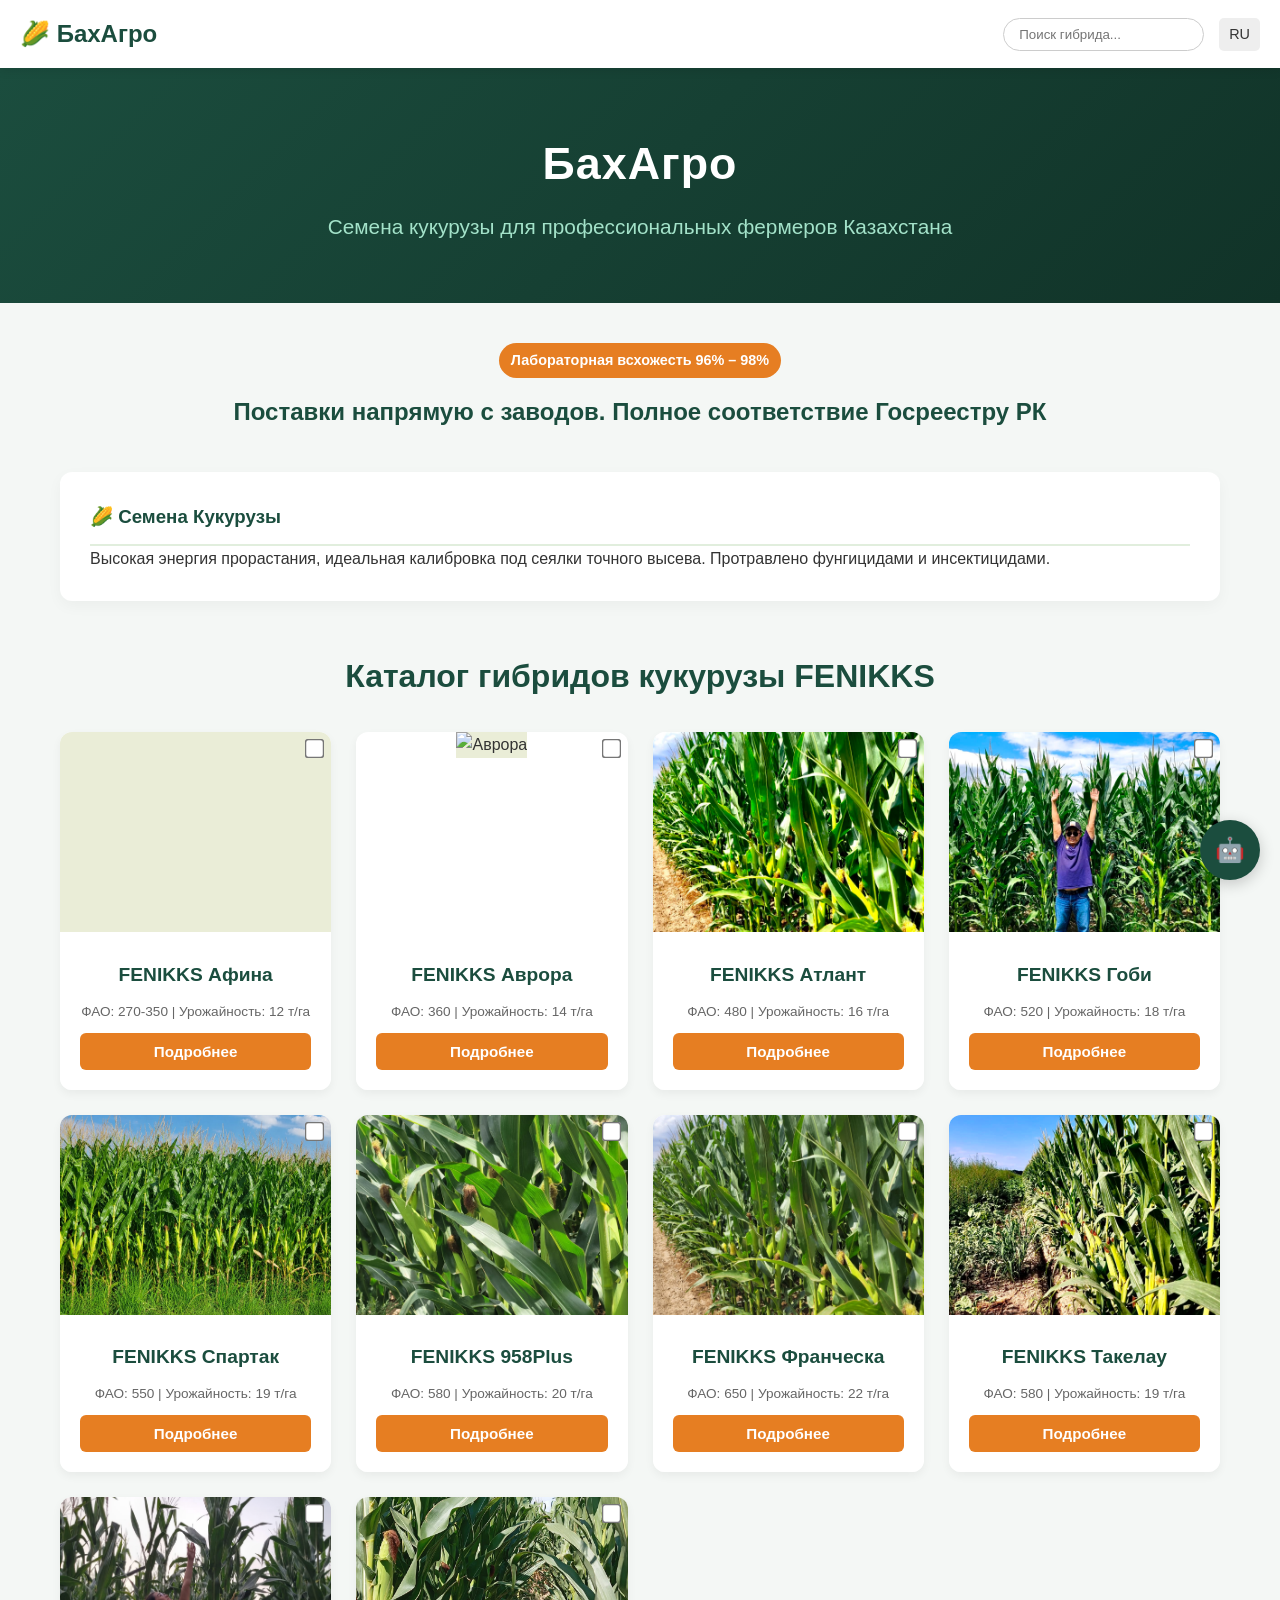
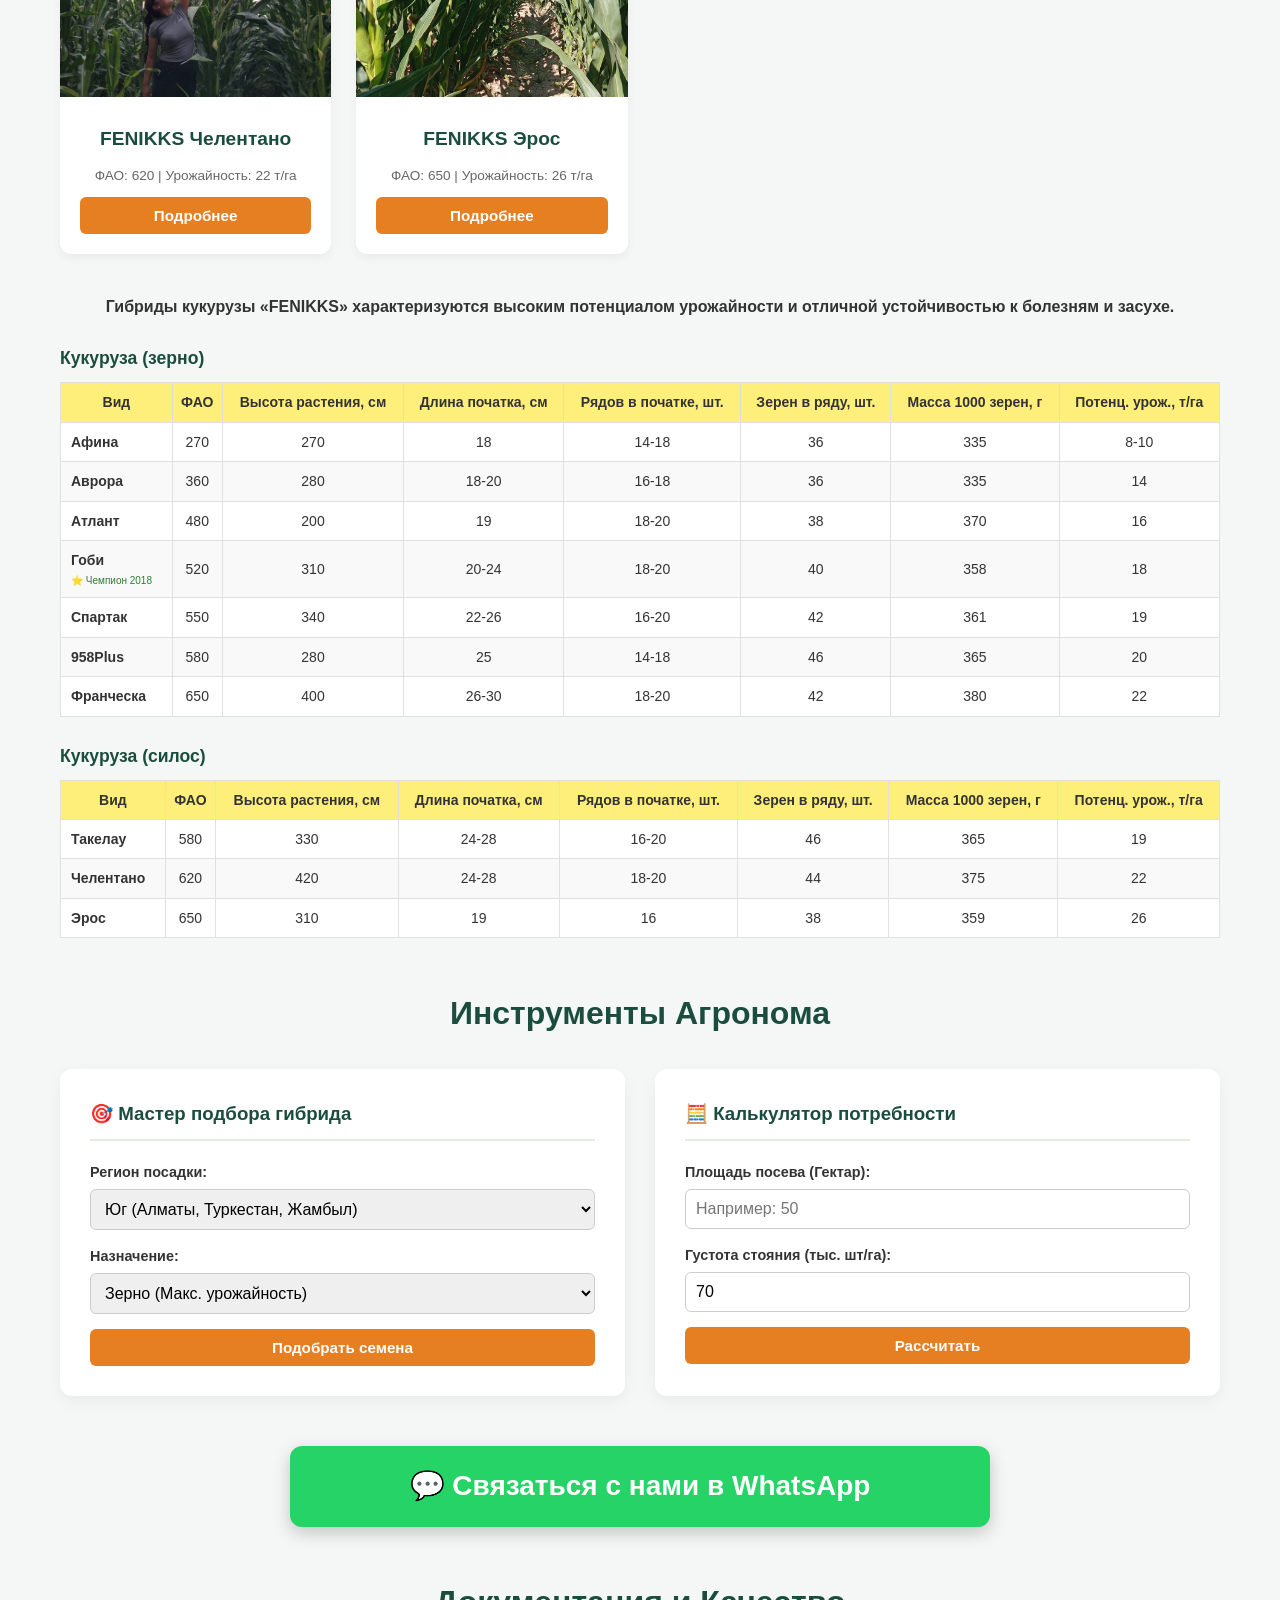
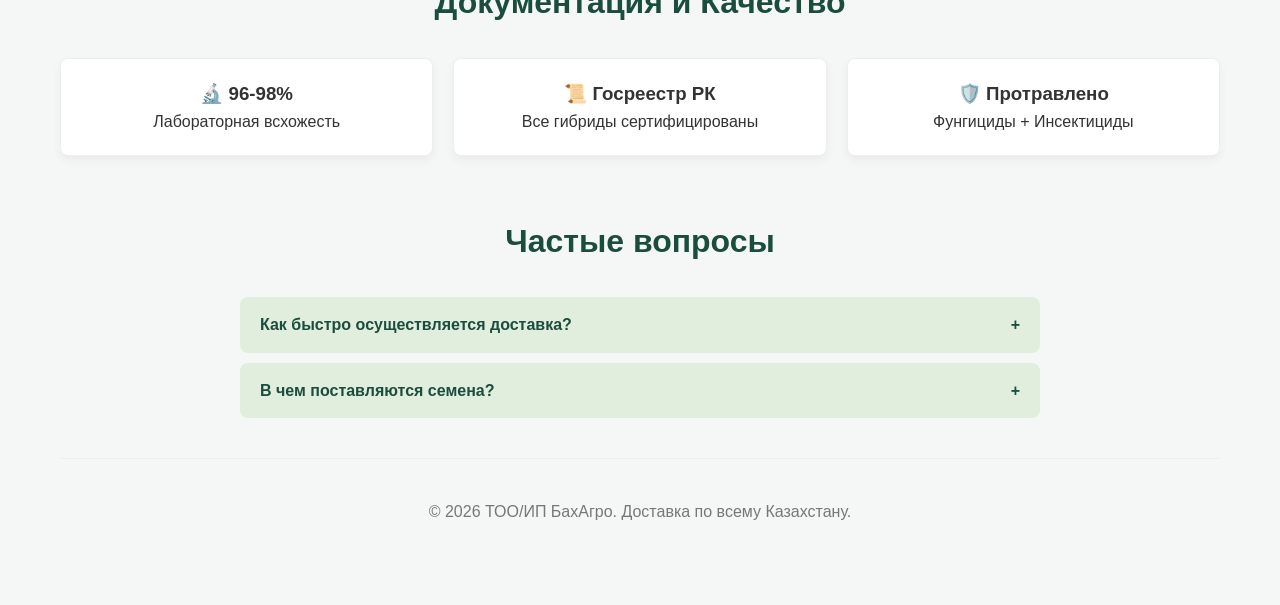
==== commit 241455fb: "Update index.html" ====
--- a/index.html
+++ b/index.html
@@ -74,9 +74,6 @@
                     <td><strong>Аврора</strong></td><td>360</td><td>280</td><td>18-20</td><td>16-18</td><td>36</td><td>335</td><td>14</td>
                 </tr>
                 <tr>
-                    <td><strong>Аравия</strong></td><td>450</td><td>270</td><td>19</td><td>18-20</td><td>38</td><td>365</td><td>17</td>
-                </tr>
-                <tr>
                     <td><strong>Атлант</strong></td><td>480</td><td>200</td><td>19</td><td>18-20</td><td>38</td><td>370</td><td>16</td>
                 </tr>
                 <tr>
@@ -94,9 +91,6 @@
                 </tr>
                 <tr>
                     <td><strong>Франческа</strong></td><td>650</td><td>400</td><td>26-30</td><td>18-20</td><td>42</td><td>380</td><td>22</td>
-                </tr>
-                <tr>
-                    <td><strong>Шанхай</strong></td><td>700</td><td>360-410</td><td>26</td><td>20-22</td><td>50</td><td>400</td><td>21</td>
                 </tr>
                 </tbody>
             </table>
@@ -119,9 +113,6 @@
                     <td><strong>Такелау</strong></td><td>580</td><td>330</td><td>24-28</td><td>16-20</td><td>46</td><td>365</td><td>19</td>
                 </tr>
                 <tr>
-                    <td><strong>Бора-Бора</strong></td><td>600</td><td>380</td><td>24-28</td><td>18-20</td><td>46</td><td>370</td><td>20</td>
-                </tr>
-                <tr>
                     <td><strong>Челентано</strong></td><td>620</td><td>420</td><td>24-28</td><td>18-20</td><td>44</td><td>375</td><td>22</td>
                 </tr>
                 <tr>
@@ -196,7 +187,7 @@
         <div class="faq-container">
             <div class="faq-item">
                 <div class="faq-question" id="faq-question-1">Как быстро осуществляется доставка? <span>+</span></div>
-                <div class="faq-answer" id="faq-answer-1">Мы доставляем семена по всему Казахстану в течение 3-5 рабочих дней после подтверждения оплаты.</div>
+                <div class="faq-answer" id="faq-answer-1">Мы доставляем семена по всему Казахстану, в областные центры после оплаты, до 30 апреля</div>
             </div>
             <div class="faq-item">
                 <div class="faq-question" id="faq-question-2">В чем поставляются семена? <span>+</span></div>
@@ -240,4 +231,4 @@
 
     <script src="script.js"></script>
 </body>
-</html>+</html>
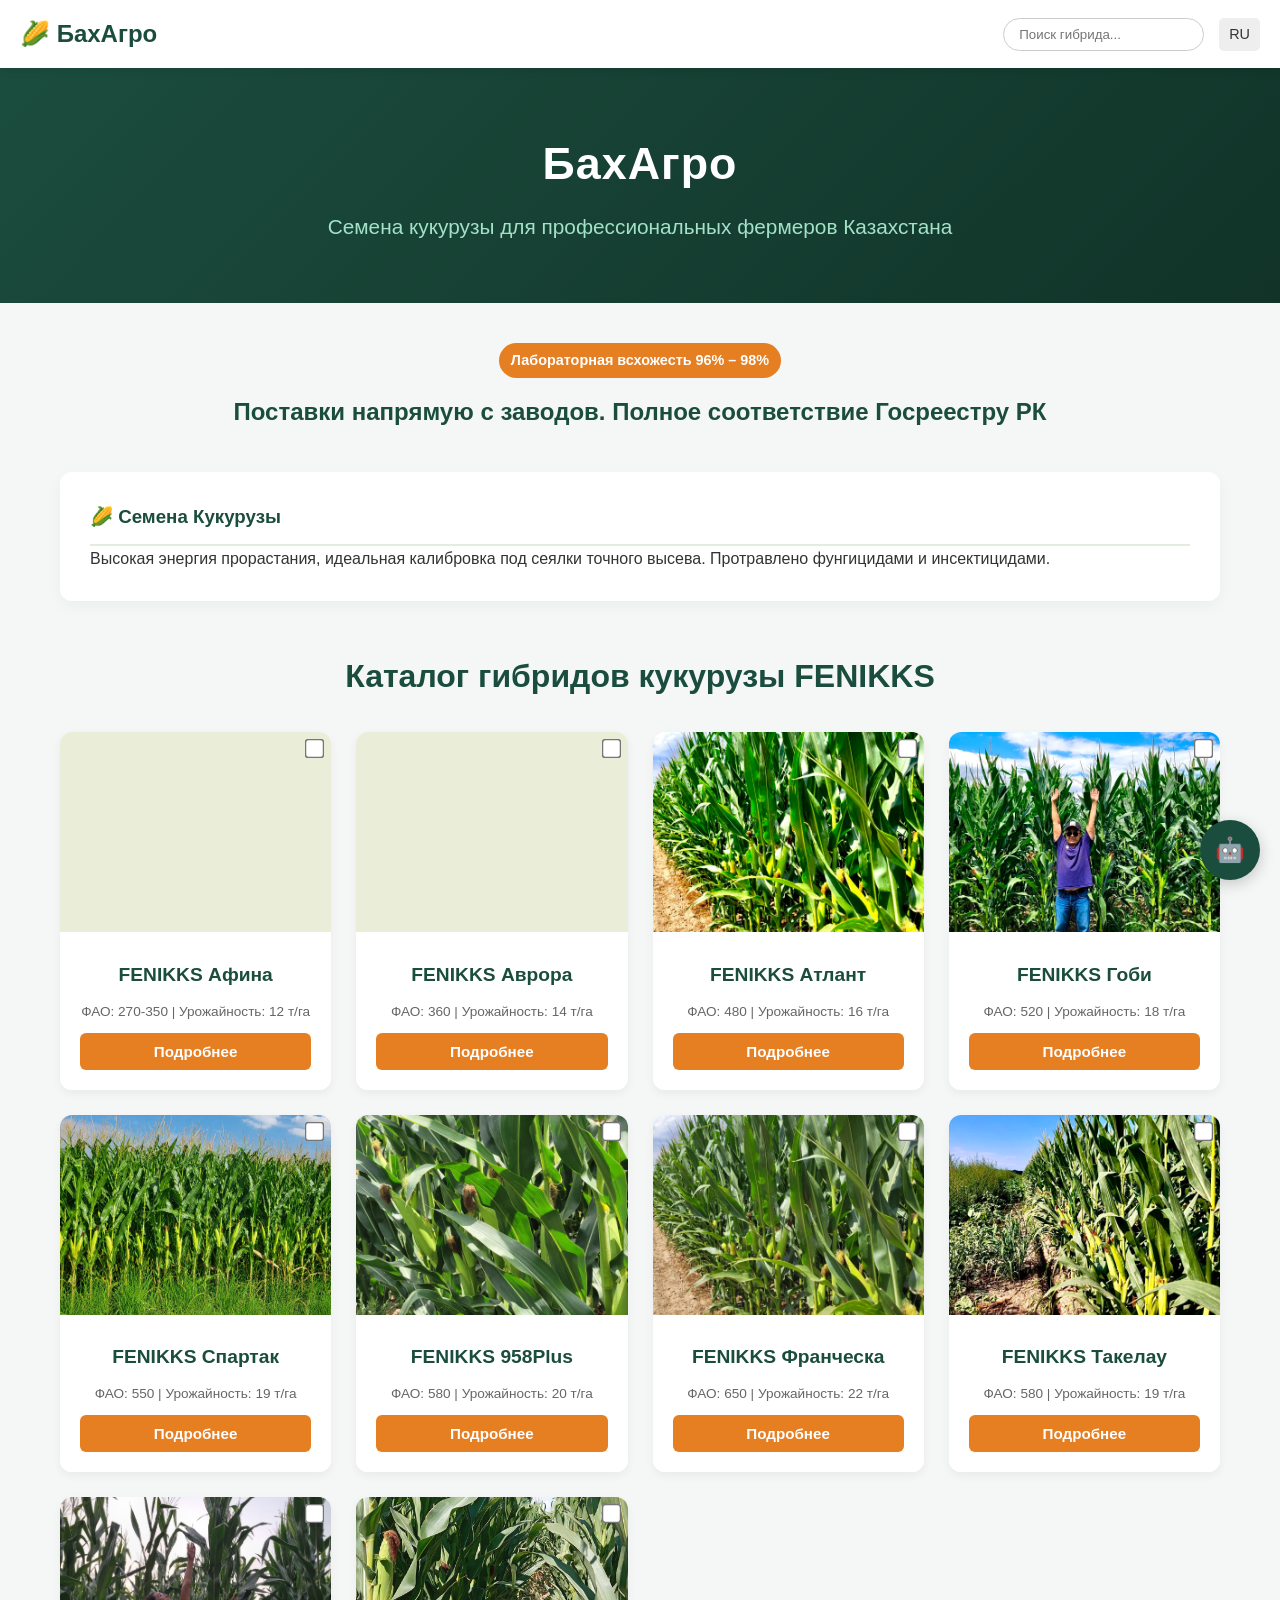
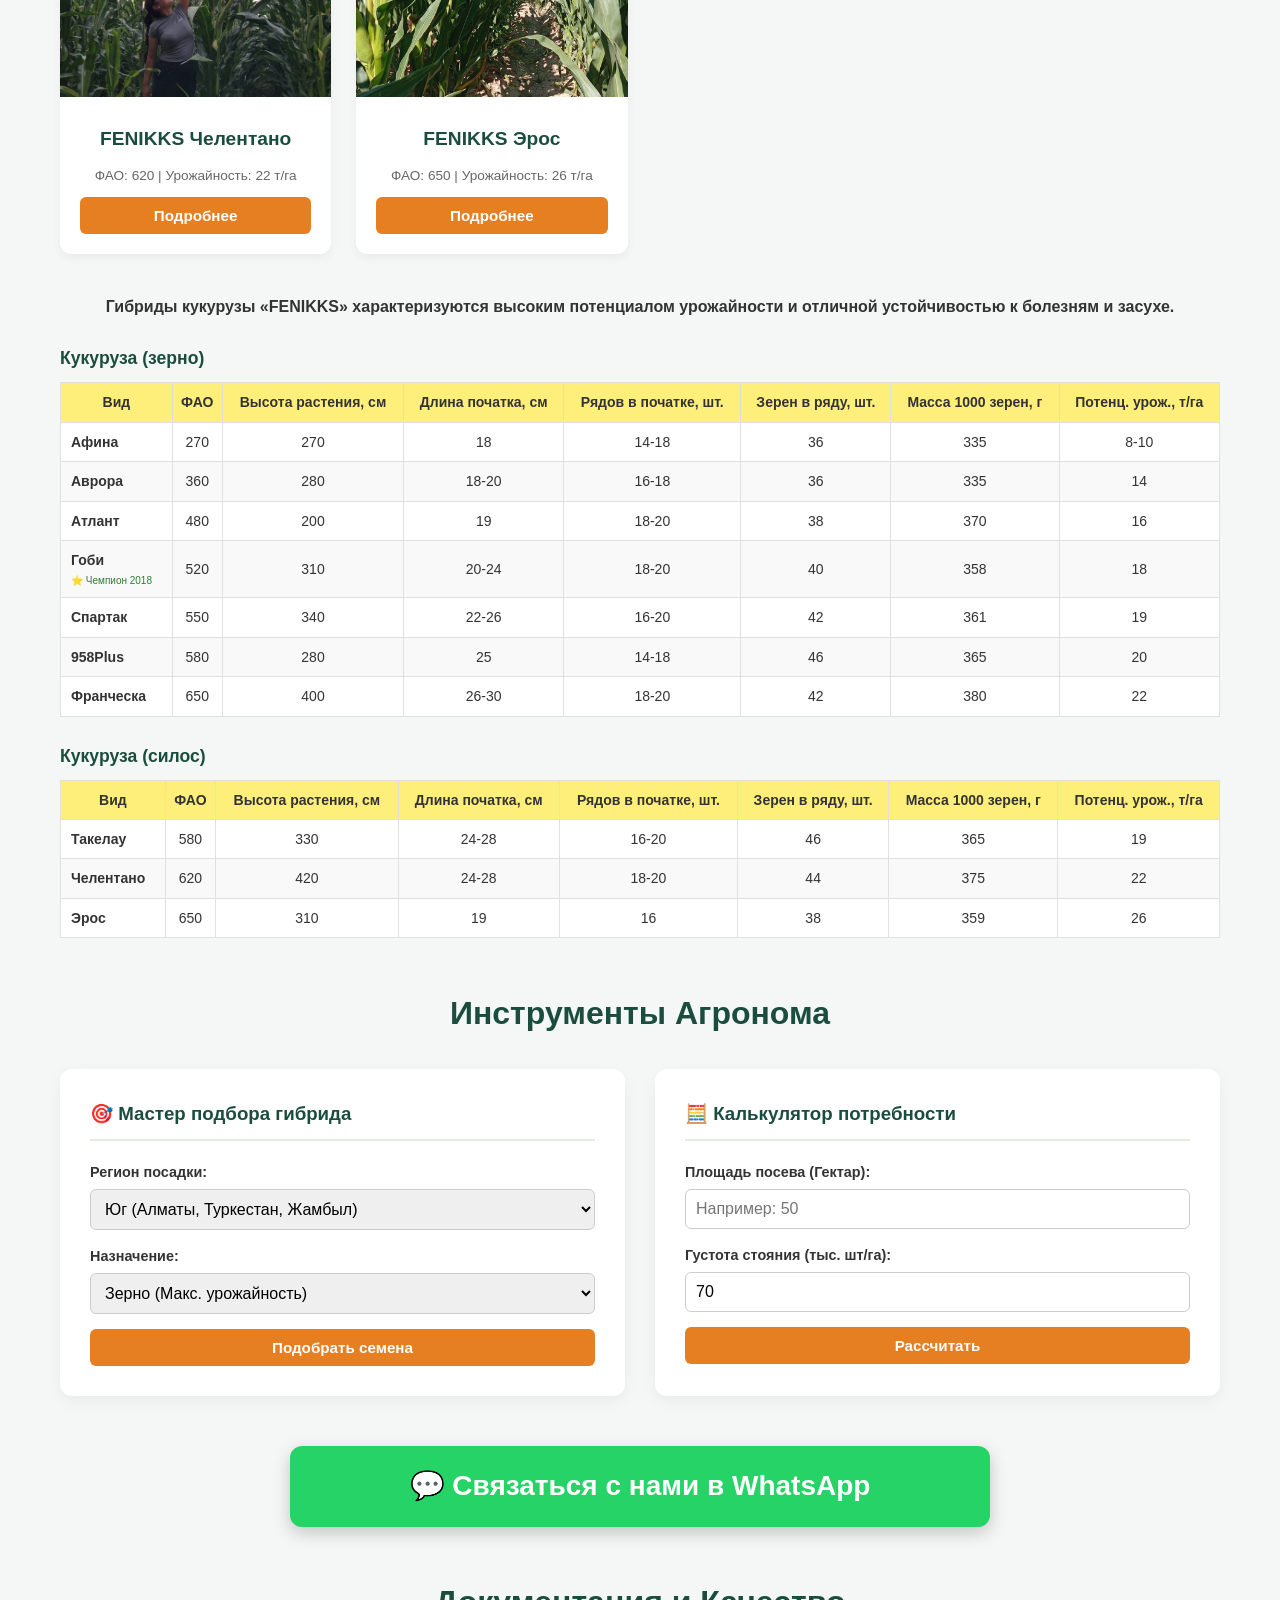
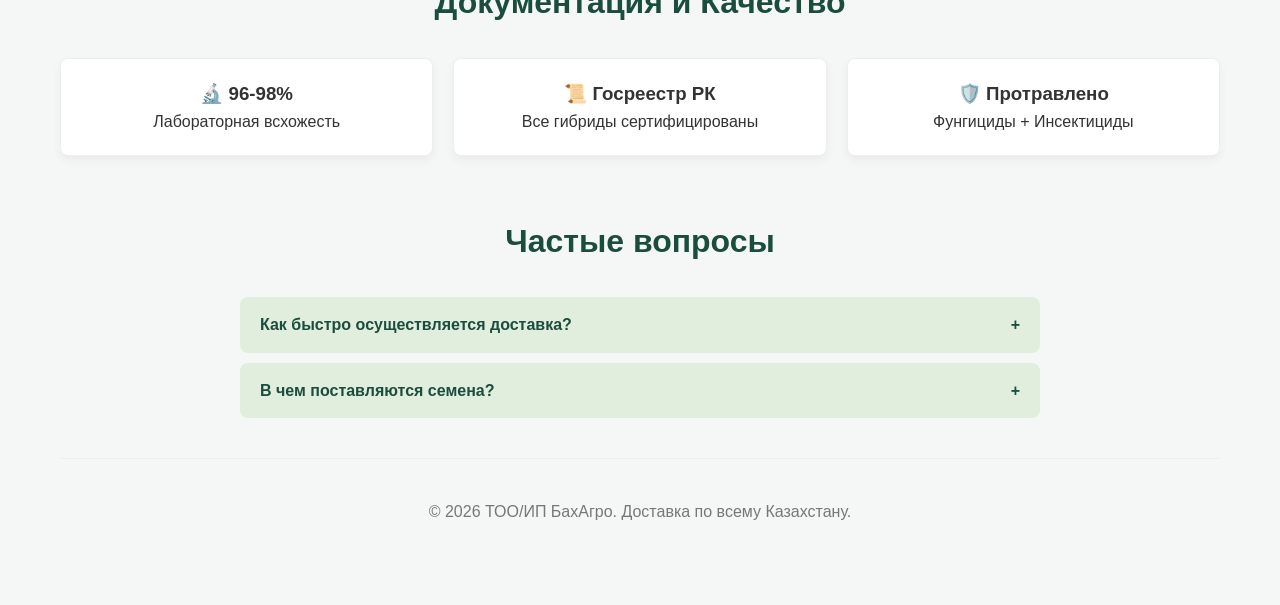
==== commit 47065815: "Update index.html" ====
--- a/index.html
+++ b/index.html
@@ -196,7 +196,7 @@
         </div>
 
         <footer class="site-footer">
-            <p id="footer-text">© 2026 ТОО/ИП БахАгро. Доставка по всему Казахстану.</p>
+            <p id="footer-text">© 2026 ТОО/ИП БахАгро. Доставка семян по всему Казахстану, в областные центры после оплаты, до 30 апреля.</p>
         </footer>
     </div>
 
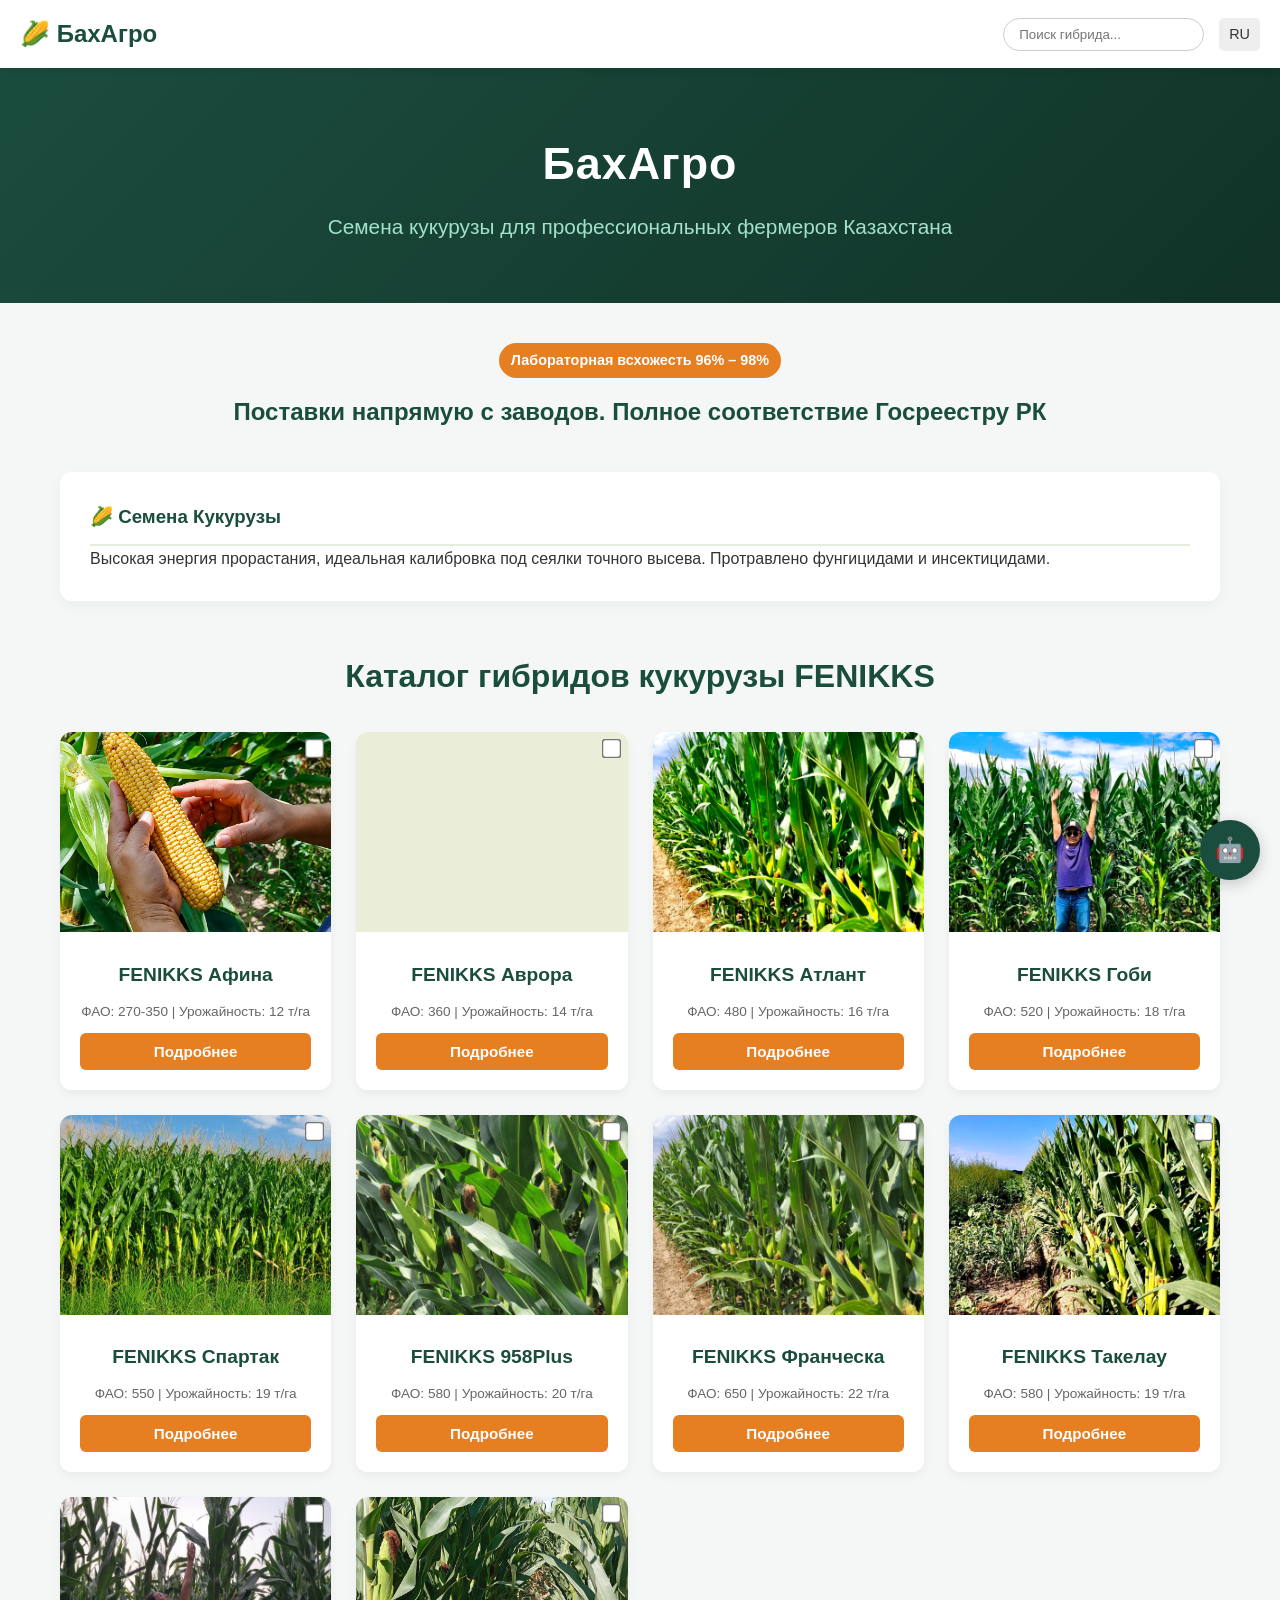
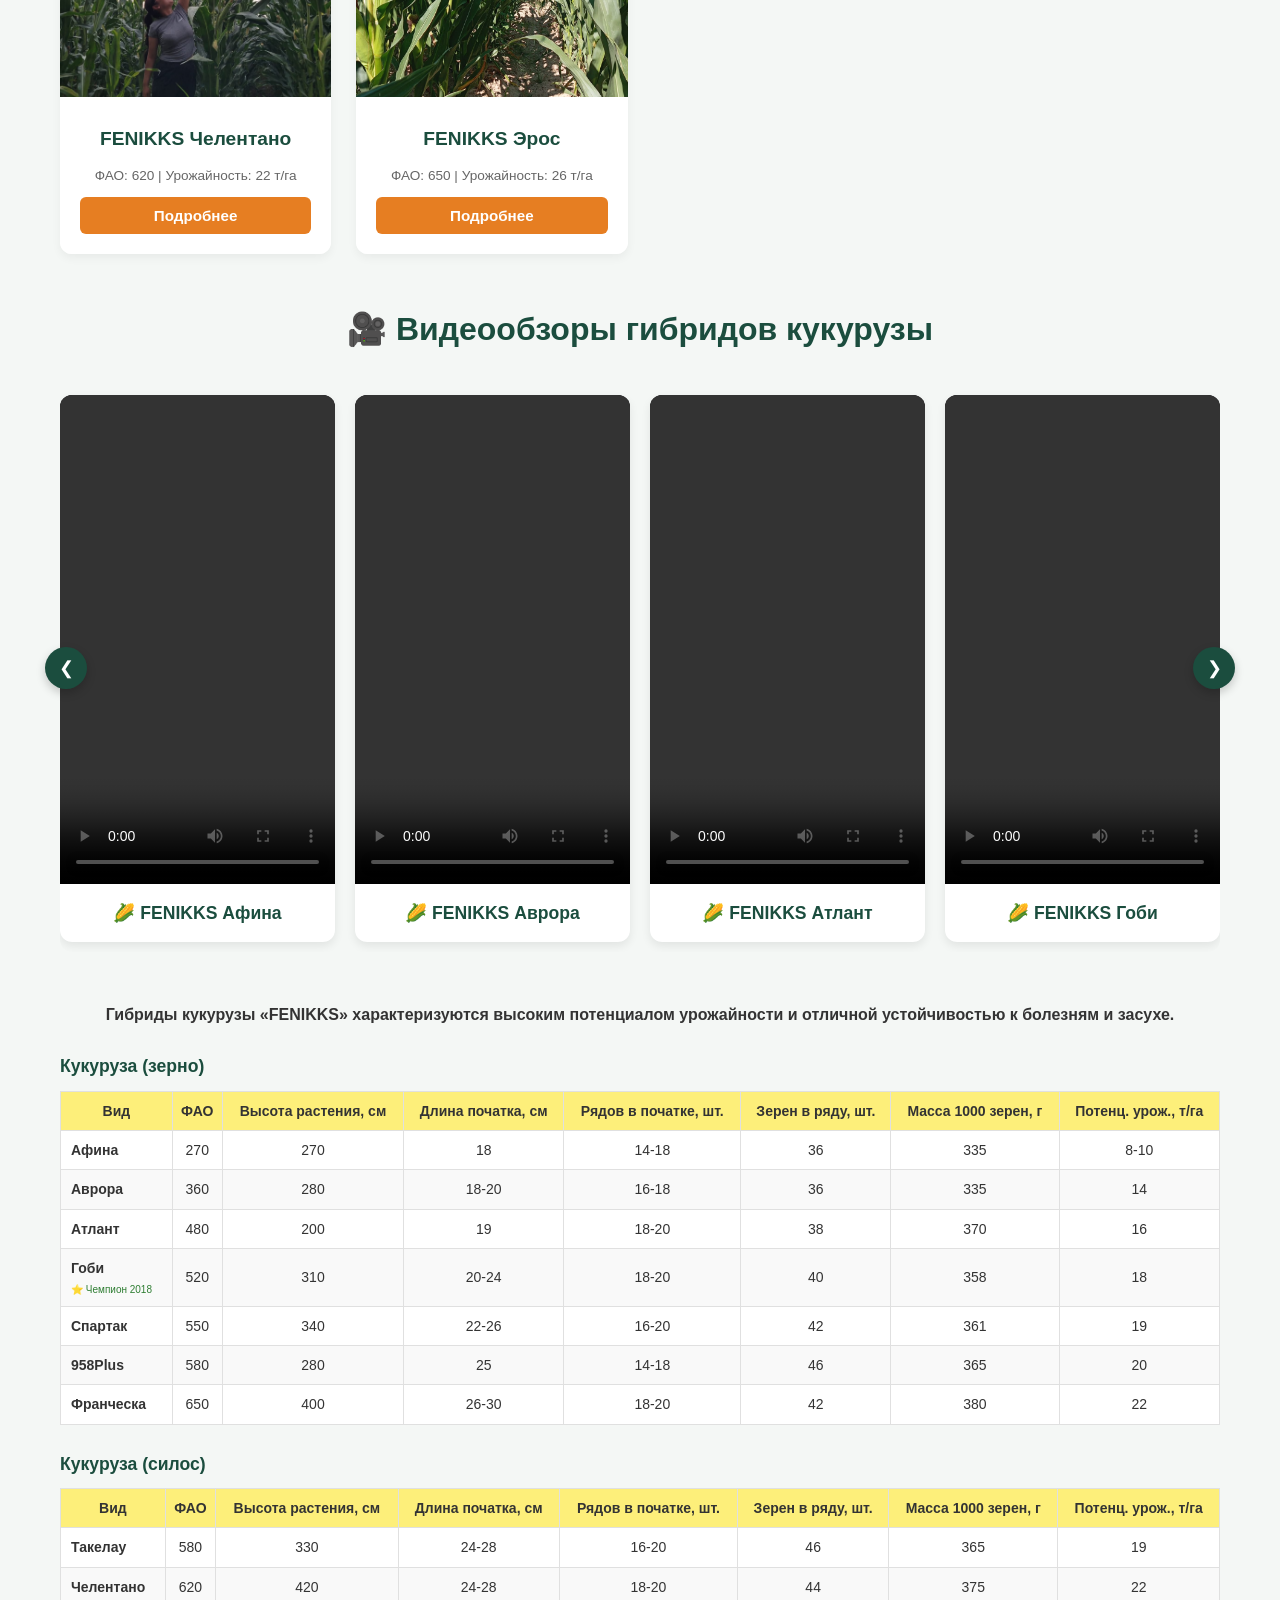
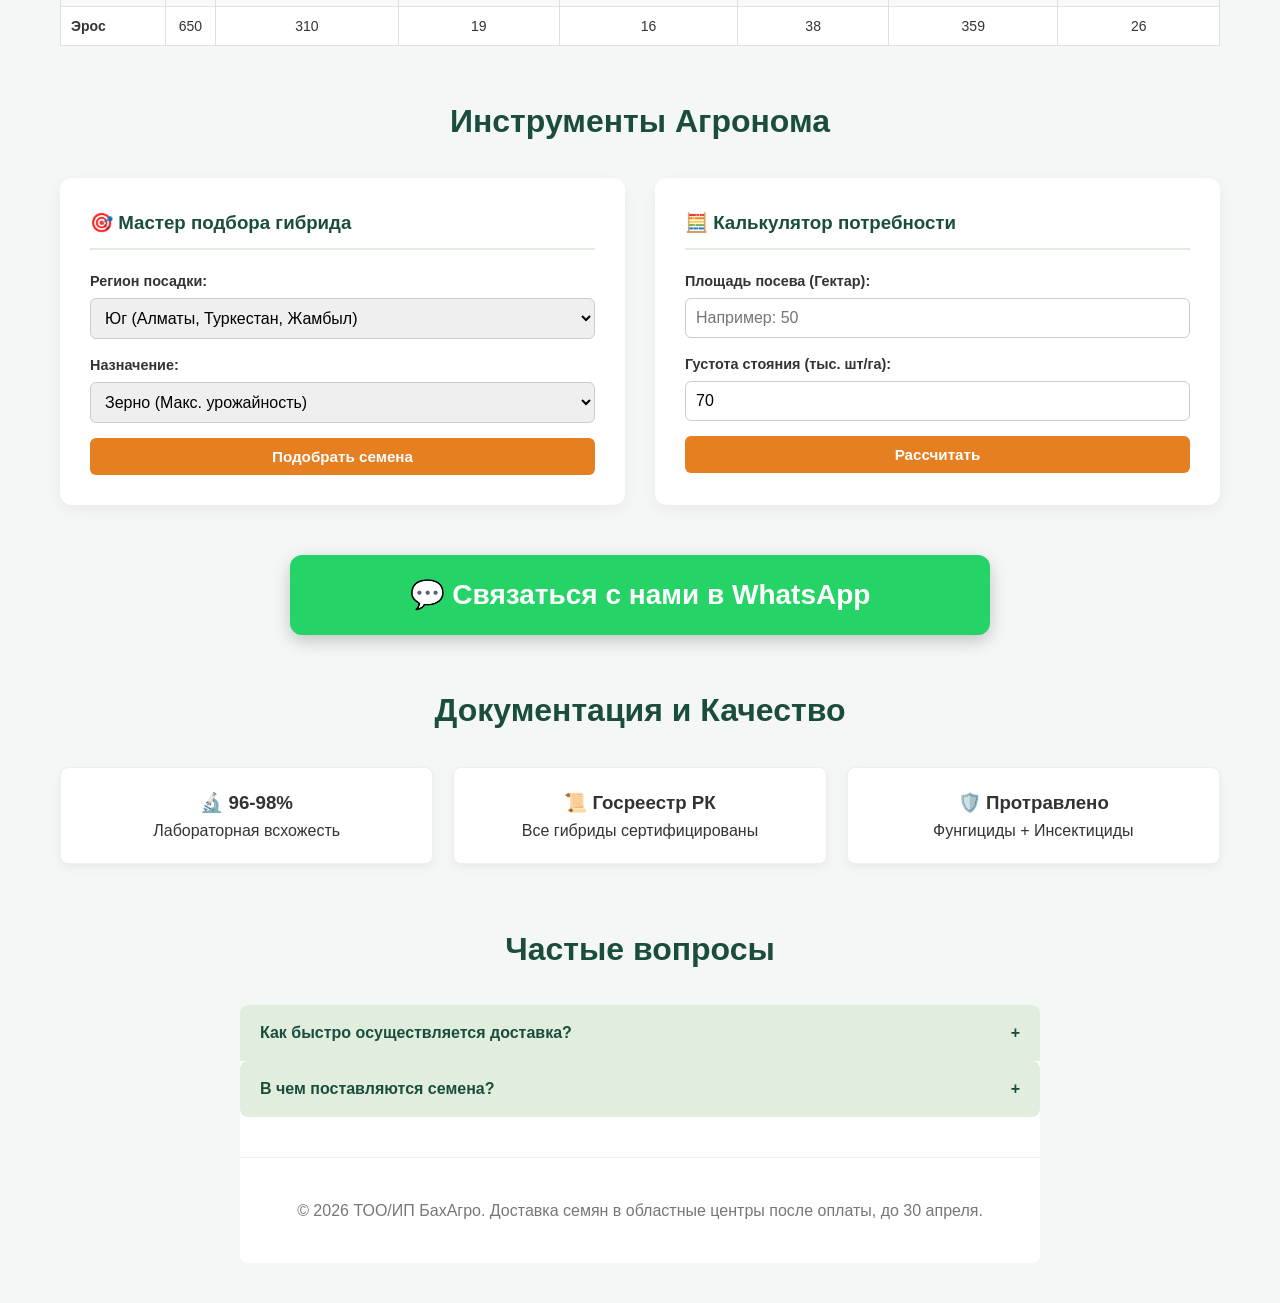
==== commit 66578e81: "Rename index .html to index.html" ====
--- a/index.html
+++ b/index.html
@@ -3,10 +3,10 @@
 <head>
     <meta charset="UTF-8">
     <meta name="viewport" content="width=device-width, initial-scale=1.0">
-    <meta name="description" content="БахАгро — Профессиональные семена кукурузы для фермеров Казахстана. Высокая урожайность, устойчивость к засухе. Доставка по РК.">
-    <meta name="keywords" content="семена кукурузы, купить семена кукурузы, БахАгро, Казахстан, гибриды кукурузы, FENIKKS, урожайность">
+    <meta name="description" content="БахАгро — Профессиональные семена кукурузы для фермеров Казахстана. Высокая урожайно[...]">
+    <meta name="keywords" content="семена кукурузы, купить семена кукурузы, БахАгро, Казахстан, гибриды кукурузы, FENIKKS, урож�[...]">
     <meta property="og:title" content="БахАгро — Профессиональные семена кукурузы">
-    <meta property="og:description" content="Поставки напрямую с заводов. Полное соответствие Госреестру РК. Лабораторная всхожесть 96% – 98%.">
+    <meta property="og:description" content="Поставки напрямую с заводов. Полное соответствие Госреестру РК. Лабораторная всхо�[...]">
     <meta property="og:type" content="website">
     <title>БахАгро — Профессиональные семена кукурузы и лука</title>
     <link rel="stylesheet" href="style.css">
@@ -35,12 +35,26 @@
 
         <div class="intro-box">
             <h3 id="intro-box-title">🌽 Семена Кукурузы</h3>
-            <p id="intro-box-text">Высокая энергия прорастания, идеальная калибровка под сеялки точного высева. Протравлено фунгицидами и инсектицидами.</p>
+            <p id="intro-box-text">Высокая энергия прорастания, идеальная калибровка под сеялки точного высева. Протравле[...]
         </div>
 
         <h2 class="section-title" id="catalog-title">Каталог гибридов кукурузы FENIKKS</h2>
         <div class="catalog-grid" id="catalog-container">
-            </div>
+        </div>
+
+        <!-- VIDEO CAROUSEL SECTION -->
+        <section class="video-carousel-section">
+            <h2 class="section-title" id="video-carousel-title">🎥 Видеообзоры гибридов кукурузы</h2>
+            <div class="carousel-wrapper">
+                <button class="carousel-btn prev-btn" id="carousel-prev" aria-label="Previous">❮</button>
+                <div class="carousel-track-container">
+                    <div class="carousel-track" id="video-carousel-track">
+                        <!-- Video cards will be injected dynamically via JavaScript -->
+                    </div>
+                </div>
+                <button class="carousel-btn next-btn" id="carousel-next" aria-label="Next">❯</button>
+            </div>
+        </section>
 
         <div id="compare-section">
             <h2 class="section-title no-margin-top" id="compare-title">📊 Выбранные гибриды для сравнения</h2>
@@ -50,7 +64,7 @@
 
         <div class="fenikks-table-container">
             <div class="fenikks-table-title" id="table-intro">
-                Гибриды кукурузы «FENIKKS» характеризуются высоким потенциалом урожайности и отличной устойчивостью к болезням и засухе.
+                Гибриды кукурузы «FENIKKS» характеризуются высоким потенциалом урожайности и отличной устойчивость[...]
             </div>
             <div class="table-section-title" id="table1-title">Кукуруза (зерно)</div>
             <table class="fenikks-table">
@@ -187,16 +201,16 @@
         <div class="faq-container">
             <div class="faq-item">
                 <div class="faq-question" id="faq-question-1">Как быстро осуществляется доставка? <span>+</span></div>
-                <div class="faq-answer" id="faq-answer-1">Мы доставляем семена по всему Казахстану, в областные центры после оплаты, до 30 апреля</div>
+                <div class="faq-answer" id="faq-answer-1">Мы доставляем семена по всему Казахстану, в областные центры после оплаты, [...]
             </div>
             <div class="faq-item">
                 <div class="faq-question" id="faq-question-2">В чем поставляются семена? <span>+</span></div>
-                <div class="faq-answer" id="faq-answer-2">Семена упакованы в фирменные бумажные мешки. В 1 посевной единице — 80 000 семян.</div>
+                <div class="faq-answer" id="faq-answer-2">Семена упакованы в фирменные бумажные мешки. В 1 посевной единице — 80 000 сем[...]
             </div>
         </div>
 
         <footer class="site-footer">
-            <p id="footer-text">© 2026 ТОО/ИП БахАгро. Доставка семян по всему Казахстану, в областные центры после оплаты, до 30 апреля.</p>
+            <p id="footer-text">© 2026 ТОО/ИП БахАгро. Доставка семян по всему Казахстану, в областные центры после оплаты, �[...]
         </footer>
     </div>
 
@@ -211,7 +225,7 @@
             <span class="close-icon" id="chat-close">✖</span>
         </div>
         <div class="chat-body" id="chat-body">
-            <div class="chat-msg msg-ai" id="chat-intro-text">Здравствуйте! Я цифровой агроном. Напишите ваш регион и тип почвы, и я помогу подобрать идеальный гибрид кукурузы.</div>
+            <div class="chat-msg msg-ai" id="chat-intro-text">Здравствуйте! Я цифровой агроном. Напишите ваш регион и тип почвы, и я пом[...]
         </div>
         <div class="chat-input">
             <input type="text" id="chat-input-field" placeholder="Введите ваш вопрос...">
--- a/style.css
+++ b/style.css
@@ -129,3 +129,112 @@
     .corn-img { height: 120px; }
     .catalog-info { padding: 15px 10px; }
 }
+
+/* ================= VIDEO CAROUSEL STYLES ================= */
+.video-carousel-section {
+    margin: 50px 0;
+}
+
+.carousel-wrapper {
+    position: relative;
+    display: flex;
+    align-items: center;
+    max-width: 100%;
+}
+
+.carousel-track-container {
+    overflow: hidden;
+    width: 100%;
+    border-radius: 12px;
+    padding: 10px 0;
+}
+
+.carousel-track {
+    display: flex;
+    gap: 20px;
+    transition: transform 0.4s ease-in-out;
+}
+
+.video-card {
+    min-width: calc(25% - 15px); /* Show 4 vertical cards on desktop */
+    background: white;
+    border-radius: 12px;
+    overflow: hidden;
+    box-shadow: 0 4px 10px rgba(0,0,0,0.08);
+    display: flex;
+    flex-direction: column;
+}
+
+.video-card iframe, 
+.video-card video {
+    width: 100%;
+    aspect-ratio: 9 / 16; /* Exact TikTok / Vertical Video Aspect Ratio */
+    height: auto;
+    border: none;
+    background: #000;
+    object-fit: cover; /* This eliminates the black corners you saw */
+}
+
+/* Extra CSS trick to force the fullscreen button to display in Chrome/Safari */
+video::-webkit-media-controls-fullscreen-button {
+    display: flex !important;
+}
+
+.video-card-info {
+    padding: 15px;
+    text-align: center;
+}
+
+.video-card-info h4 {
+    color: var(--primary);
+    font-size: 1.1em;
+    margin: 0;
+}
+
+.carousel-btn {
+    position: absolute;
+    top: 50%;
+    transform: translateY(-50%);
+    background: var(--primary);
+    color: white;
+    border: none;
+    width: 42px;
+    height: 42px;
+    border-radius: 50%;
+    cursor: pointer;
+    z-index: 10;
+    font-size: 18px;
+    display: flex;
+    justify-content: center;
+    align-items: center;
+    box-shadow: 0 4px 10px rgba(0, 0, 0, 0.2);
+    transition: background 0.2s ease, transform 0.2s ease;
+}
+
+.carousel-btn:hover {
+    background: var(--primary-light);
+}
+
+.prev-btn { left: -15px; }
+.next-btn { right: -15px; }
+
+/* Responsive break points adapted for narrower, vertical cards */
+@media (max-width: 1024px) {
+    .video-card {
+        min-width: calc(33.333% - 13.4px); /* 3 cards */
+    }
+}
+
+@media (max-width: 768px) {
+    .video-card {
+        min-width: calc(50% - 10px); /* 2 cards */
+    }
+    .prev-btn { left: 5px; }
+    .next-btn { right: 5px; }
+}
+
+@media (max-width: 480px) {
+    .video-card {
+        min-width: 100%; /* 1 card */
+    }
+}
